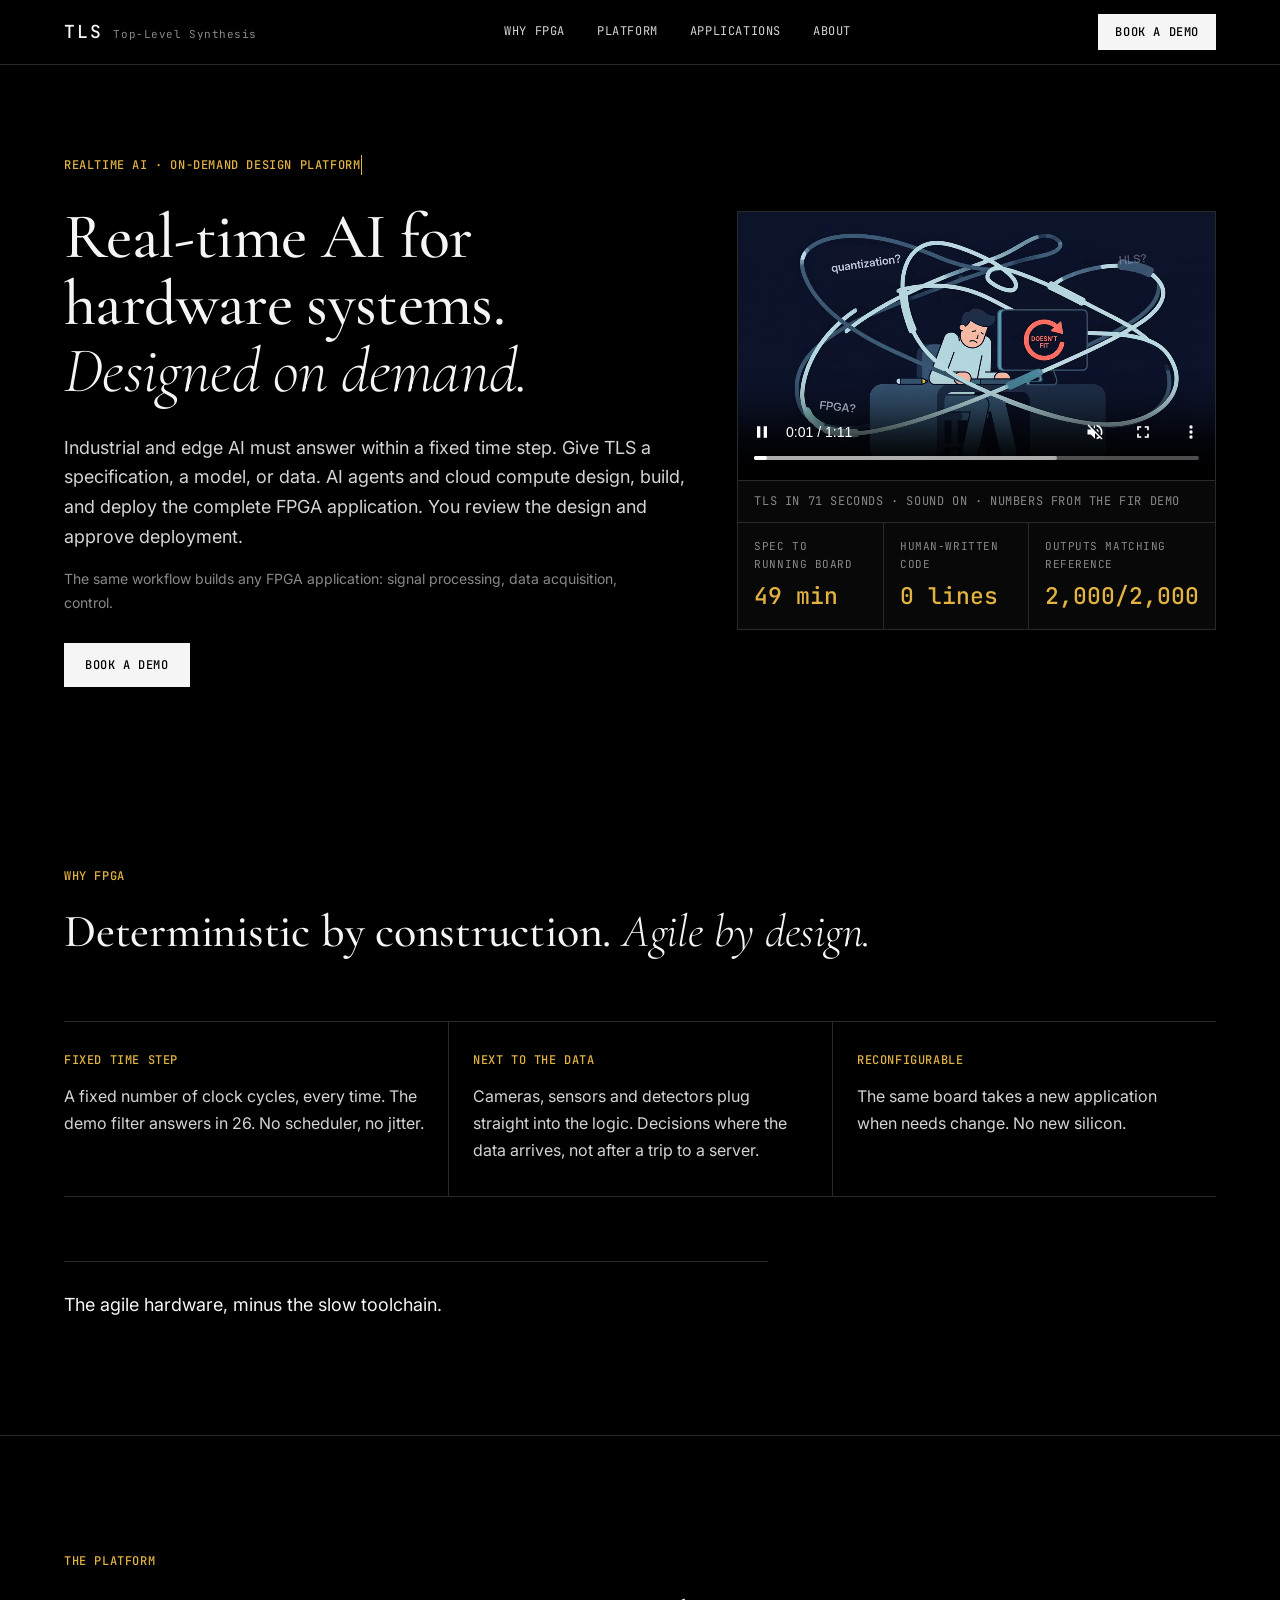
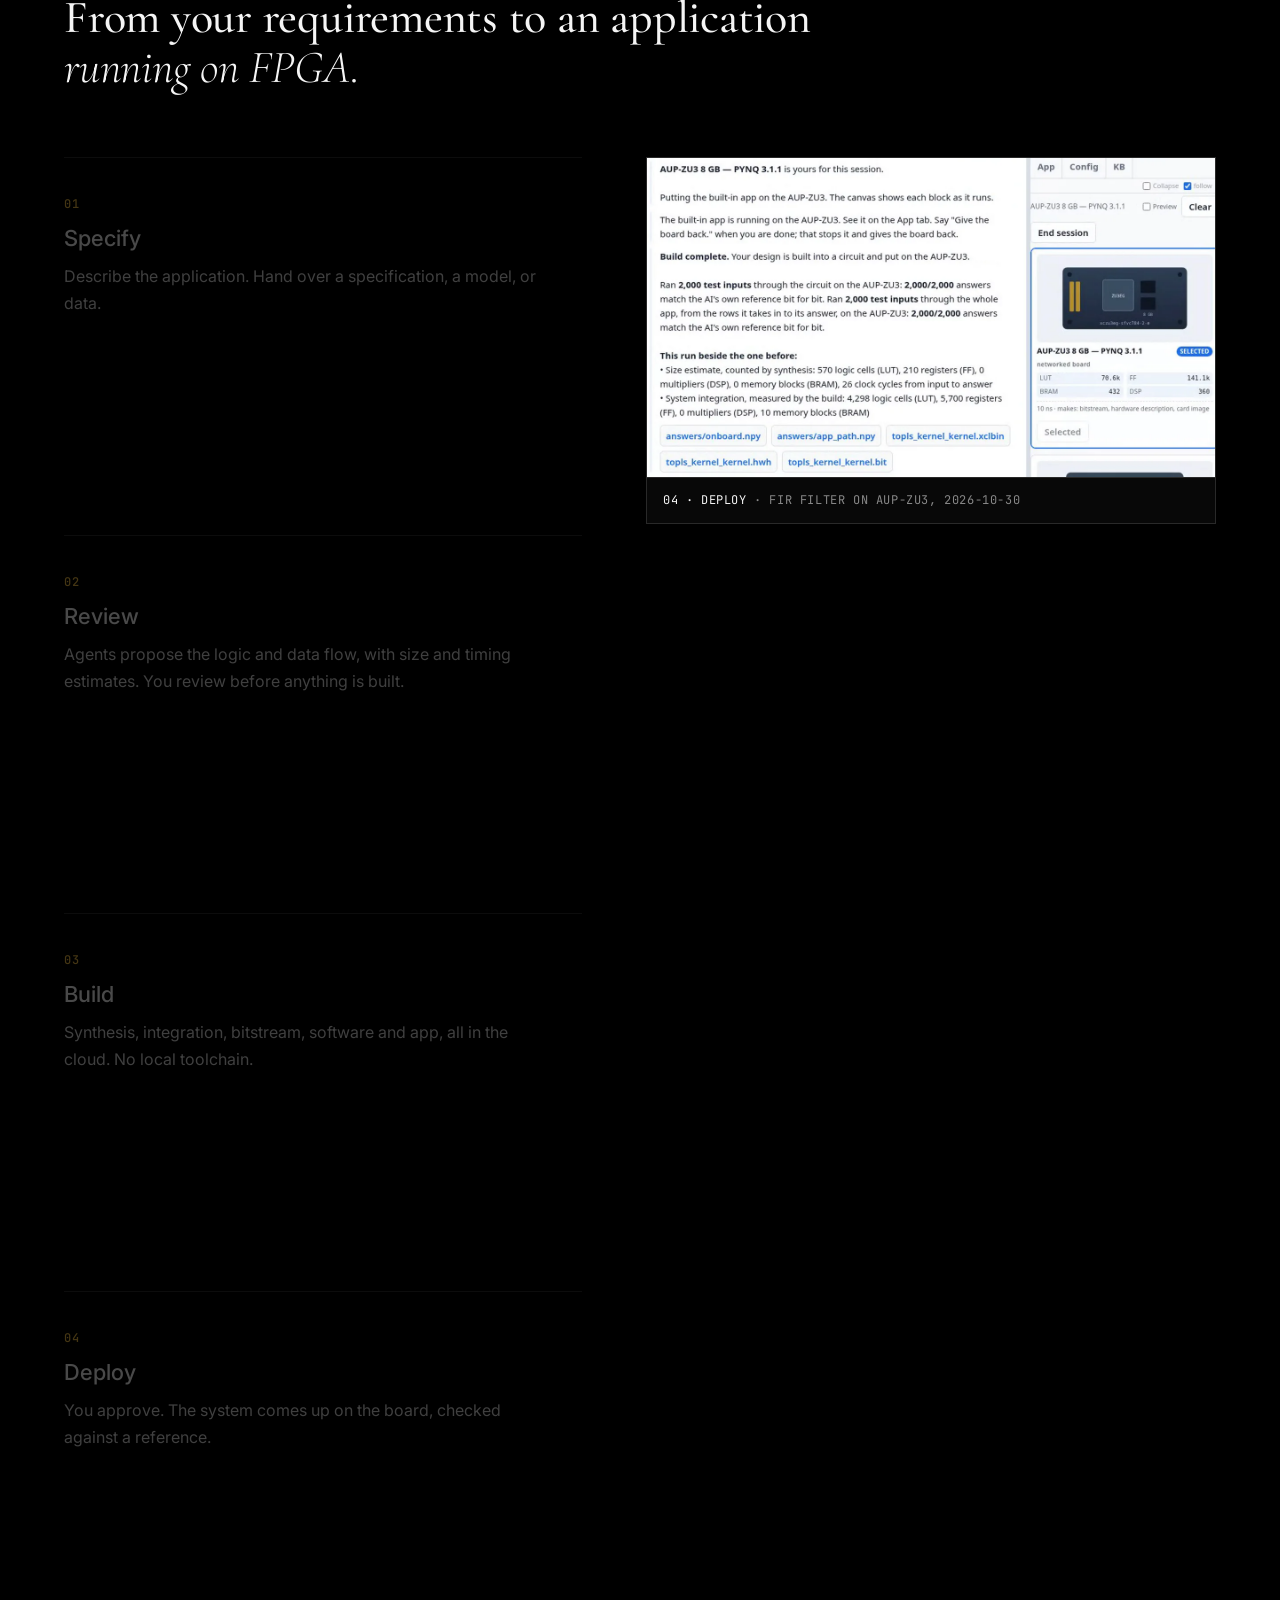
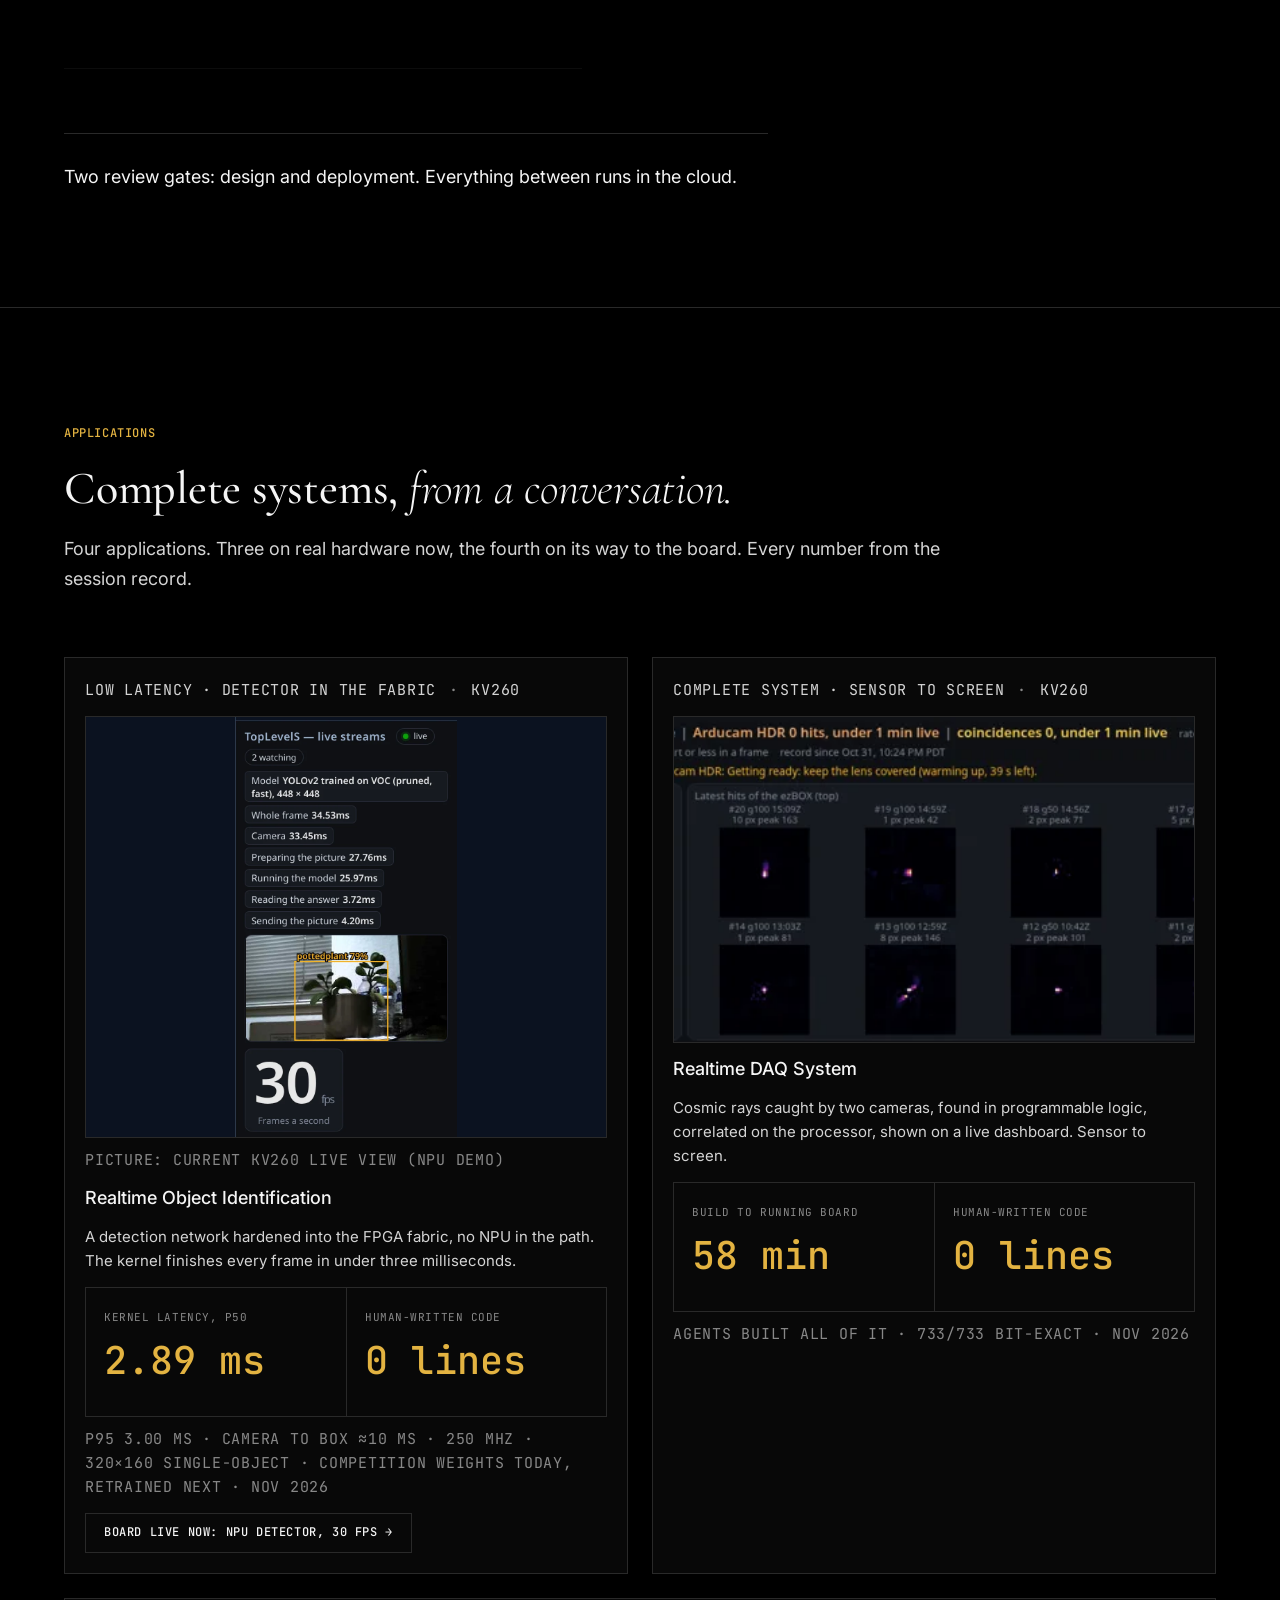
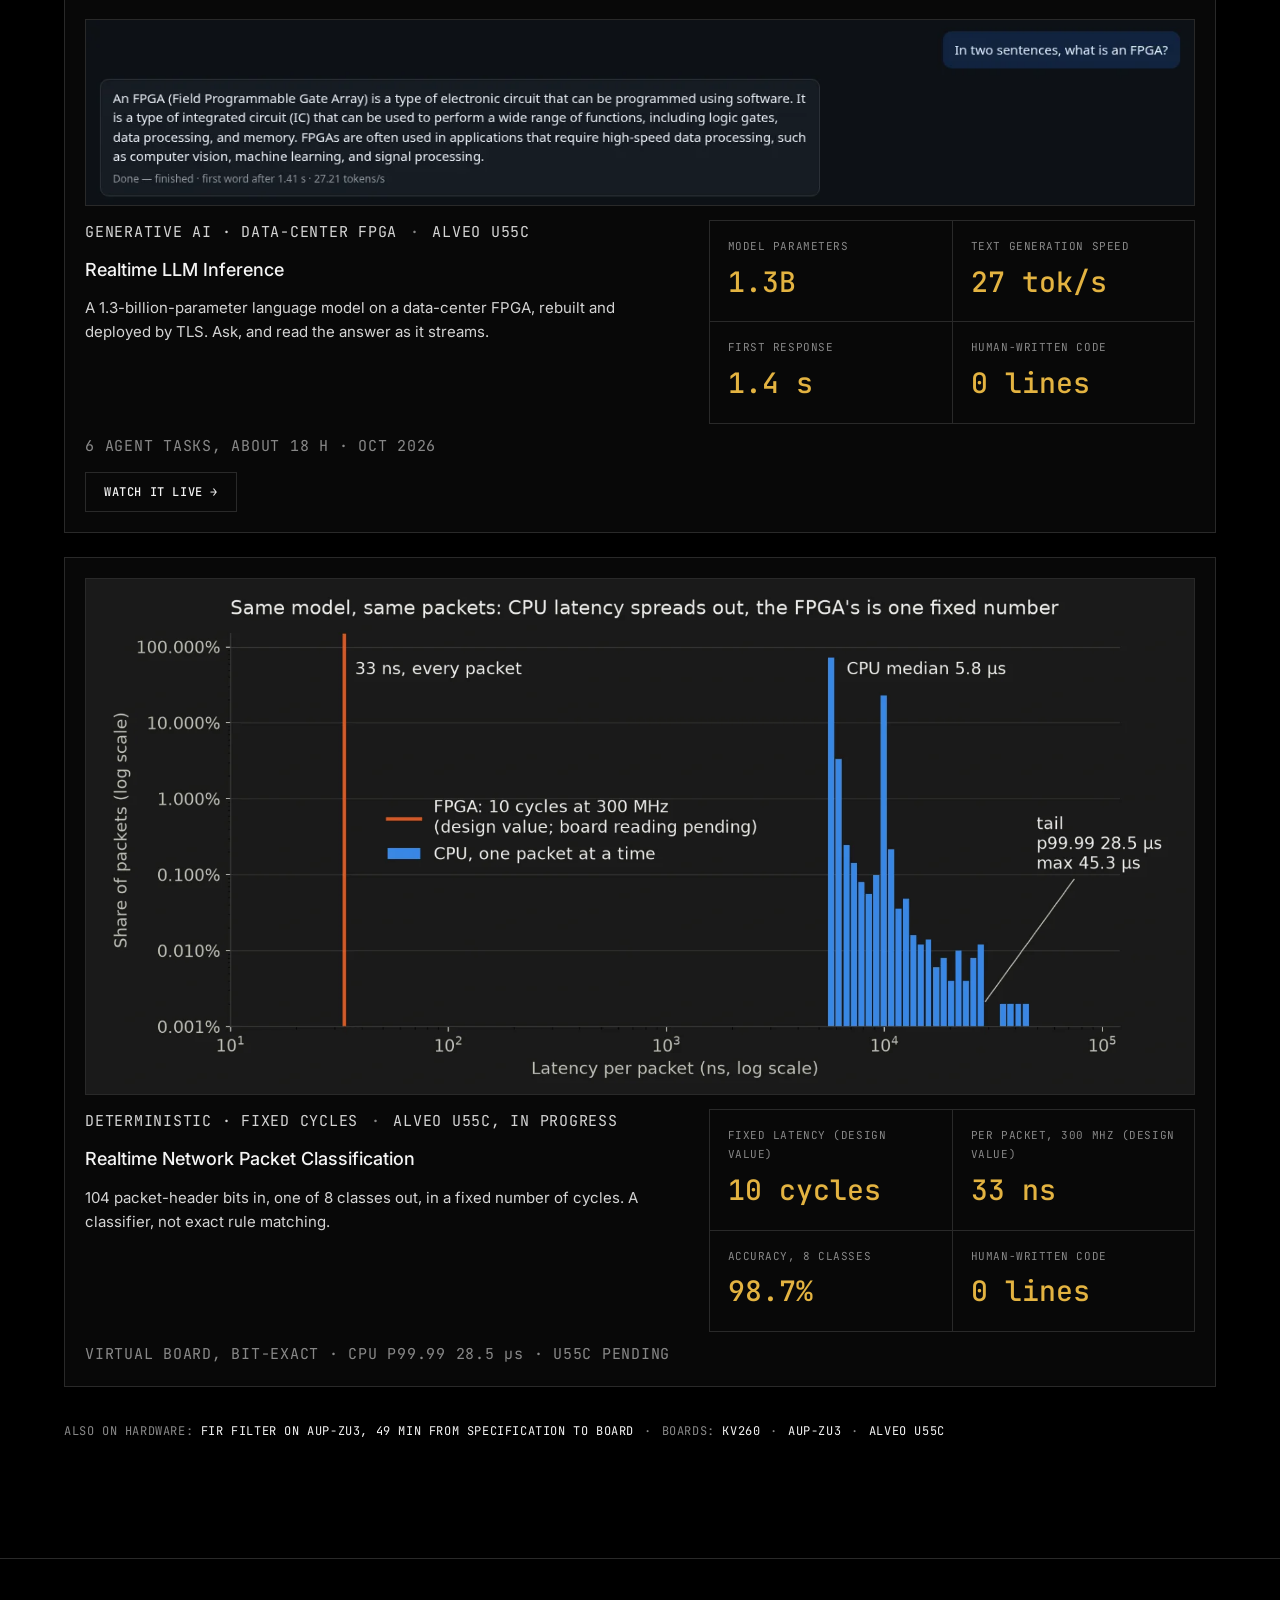
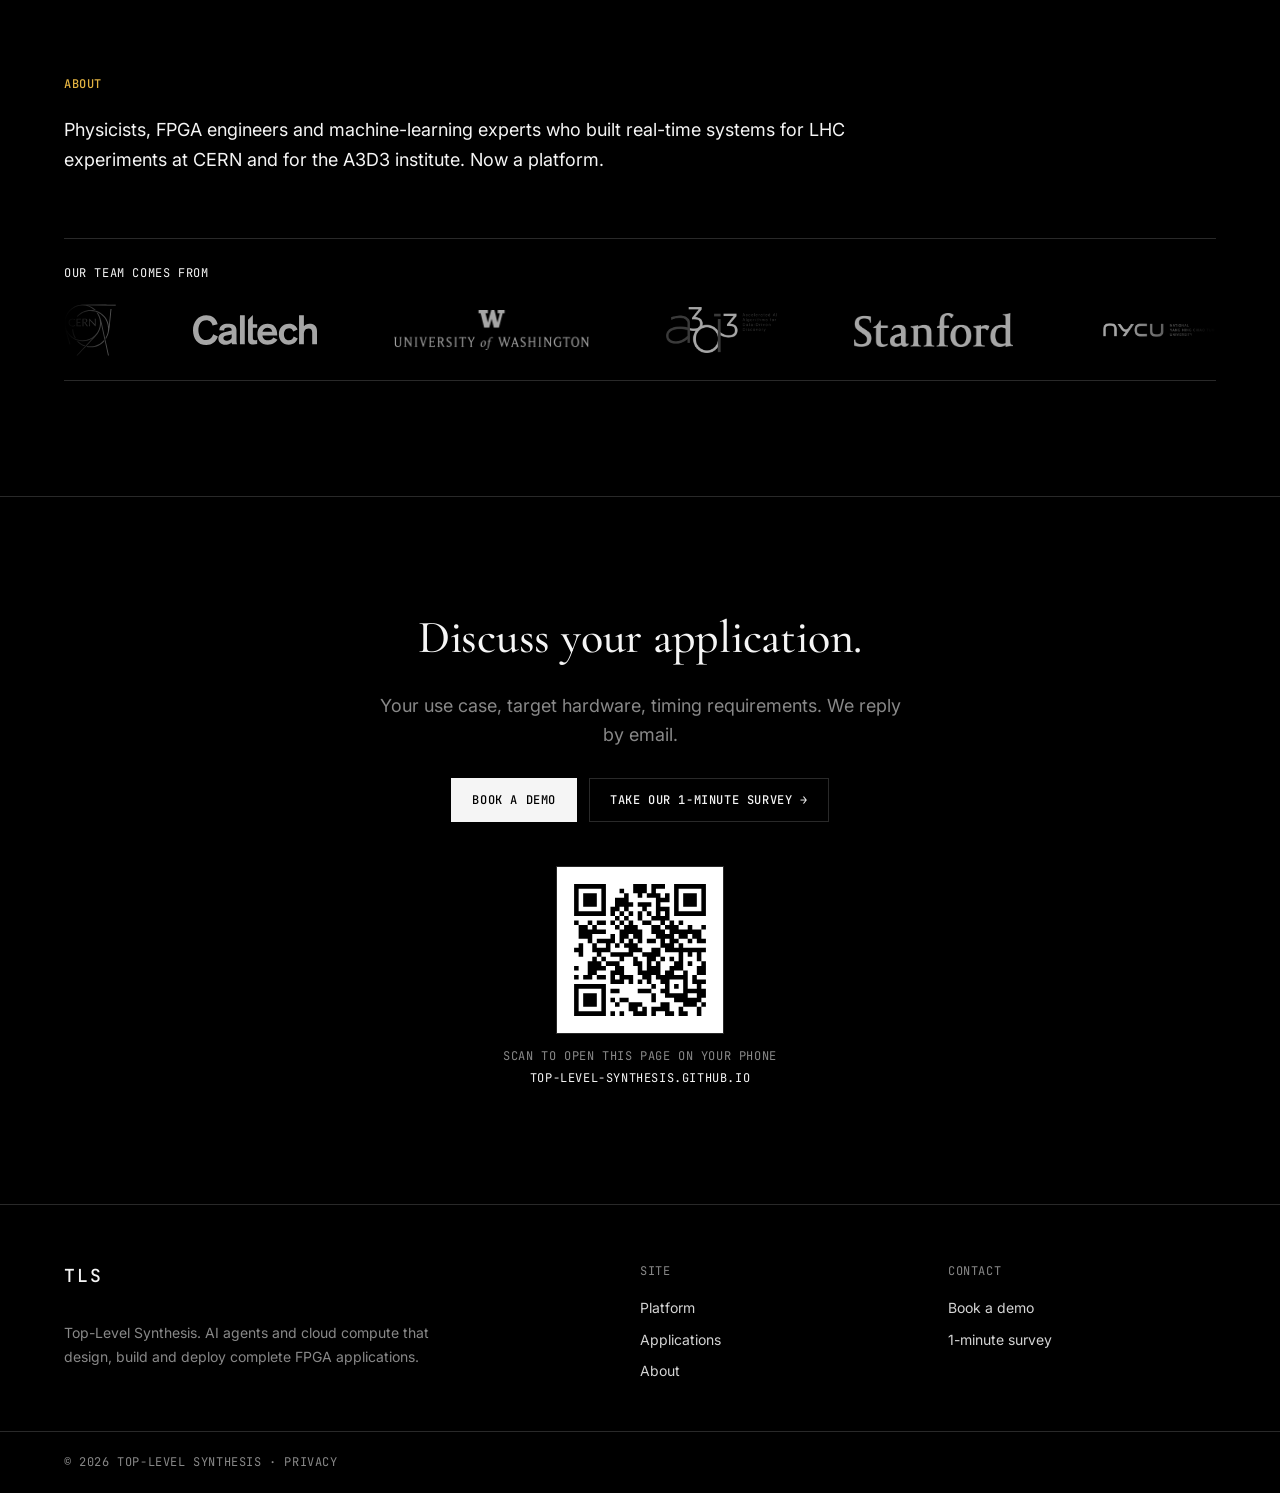
==== index.html @ b933f620 "publish: a5e04f7" ====
<!doctype html>
<html lang="en">
<head>
<meta charset="utf-8">
<meta name="viewport" content="width=device-width, initial-scale=1">
<title>TLS · Realtime AI, On-Demand Design Platform</title>
<meta name="description" content="Realtime AI, on-demand design platform. TLS designs, builds and deploys complete FPGA applications from a specification, a model, or data.">
<meta name="theme-color" content="#000000">
<link rel="preconnect" href="https://fonts.googleapis.com">
<link rel="preconnect" href="https://fonts.gstatic.com" crossorigin>
<link rel="stylesheet" href="https://fonts.googleapis.com/css2?family=Cormorant+Garamond:ital,wght@0,400;0,500;1,300&family=Inter:wght@400;500&family=JetBrains+Mono:wght@400;500&display=swap">
<link rel="stylesheet" href="style.css">
</head>
<body>
<a class="skip" href="#platform">Skip to content</a>

<!-- 0 · Nav -->
<header class="nav">
  <div class="wrap nav-row">
    <a class="brand" href="#top" aria-label="TLS, Top-Level Synthesis">
      <span class="brand-mark">TLS</span>
      <span class="brand-sub">Top-Level Synthesis</span>
    </a>
    <nav class="nav-links" aria-label="Sections">
      <a href="#why">Why FPGA</a>
      <a href="#platform">Platform</a>
      <a href="#applications">Applications</a>
      <a href="#about">About</a>
    </nav>
    <div class="nav-cta">
      <a class="btn btn-solid" href="mailto:toplevelsynthesis@gmail.com?subject=Demo%20request">Book a demo</a>
    </div>
  </div>
</header>

<main id="top">

<!-- 1 · Hero -->
<section class="hero">
  <div class="wrap hero-grid">
    <div class="hero-copy">
      <p class="eyebrow eyebrow-type"><span class="type">REALTIME AI · ON-DEMAND DESIGN PLATFORM</span></p>
      <h1 class="display-xl">Real-time AI for hardware systems.<br><em>Designed on demand.</em></h1>
      <p class="lede">Industrial and edge AI must answer within a fixed time step. Give TLS a specification, a model, or data. AI agents and cloud compute design, build, and deploy the complete FPGA application. You review the design and approve deployment.</p>
      <p class="small hero-note">The same workflow builds any FPGA application: signal processing, data acquisition, control.</p>
      <div class="actions">
        <a class="btn btn-solid" href="mailto:toplevelsynthesis@gmail.com?subject=Demo%20request">Book a demo</a>
      </div>
    </div>
    <div class="hero-media" id="run">
      <div class="frame">
        <video id="hero-video" controls muted loop playsinline preload="metadata" poster="assets/hero_promo_poster.webp" width="1280" height="720" aria-label="TLS in 71 seconds: from a request to a design, a build and a board">
          <source src="assets/hero_promo.webm" type="video/webm">
          <source src="assets/hero_promo.mp4" type="video/mp4">
        </video>
        <p class="mono frame-note"><span class="dim">TLS in 71 seconds · sound on · numbers from the FIR demo</span></p>
        <dl class="stats">
          <div><dt>spec to running board</dt><dd>49 min</dd></div>
          <div><dt>human-written code</dt><dd>0 lines</dd></div>
          <div><dt>outputs matching reference</dt><dd>2,000/2,000</dd></div>
        </dl>
      </div>
    </div>
  </div>
</section>

<!-- 2 · Why FPGA -->
<section class="section why" id="why">
  <div class="wrap">
    <header class="section-head">
      <p class="eyebrow">WHY FPGA</p>
      <h2 class="display-md">Deterministic by construction. <em>Agile by design.</em></h2>
    </header>
    <div class="why-grid">
      <div class="why-item">
        <p class="mono why-k">Fixed time step</p>
        <p>A fixed number of clock cycles, every time. The demo filter answers in 26. No scheduler, no jitter.</p>
      </div>
      <div class="why-item">
        <p class="mono why-k">Next to the data</p>
        <p>Cameras, sensors and detectors plug straight into the logic. Decisions where the data arrives, not after a trip to a server.</p>
      </div>
      <div class="why-item">
        <p class="mono why-k">Reconfigurable</p>
        <p>The same board takes a new application when needs change. No new silicon.</p>
      </div>
    </div>
    <p class="lede closing">The agile hardware, minus the slow toolchain.</p>
  </div>
</section>

<!-- 3 · Platform -->
<section class="section platform" id="platform">
  <div class="wrap">
    <header class="section-head">
      <p class="eyebrow">THE PLATFORM</p>
      <h2 class="display-md">From your requirements to an application <em>running on FPGA.</em></h2>
    </header>

    <div class="platform-grid">
      <ol class="steps">
        <li class="step">
          <span class="step-num">01</span>
          <h3>Specify</h3>
          <p>Describe the application. Hand over a specification, a model, or data.</p>
        </li>
        <li class="step">
          <span class="step-num">02</span>
          <h3>Review</h3>
          <p>Agents propose the logic and data flow, with size and timing estimates. You review before anything is built.</p>
        </li>
        <li class="step">
          <span class="step-num">03</span>
          <h3>Build</h3>
          <p>Synthesis, integration, bitstream, software and app, all in the cloud. No local toolchain.</p>
        </li>
        <li class="step">
          <span class="step-num">04</span>
          <h3>Deploy</h3>
          <p>You approve. The system comes up on the board, checked against a reference.</p>
        </li>
      </ol>

      <div class="platform-media">
        <div class="frame shots">
          <figure class="shot">
            <img src="assets/stage_specify.webp" width="1280" height="720" loading="lazy" alt="Chat: the user asks for a 16-tap FIR on 8-bit samples; TLS restates it and asks about signedness and fraction bits">
            <figcaption class="mono">01 · Specify <span class="dim">· FIR filter on AUP-ZU3, 2026-10-30</span></figcaption>
          </figure>
          <figure class="shot">
            <img src="assets/stage_review.webp" width="1280" height="720" loading="lazy" alt="Review pause: what TLS took from the request, decisions made while writing it, and the Confirm prompt">
            <figcaption class="mono">02 · Review <span class="dim">· FIR filter on AUP-ZU3, 2026-10-30</span></figcaption>
          </figure>
          <figure class="shot">
            <img src="assets/stage_build.webp" width="1280" height="720" loading="lazy" alt="Build progress: system integration running on the cloud cluster with its log">
            <figcaption class="mono">03 · Build <span class="dim">· FIR filter on AUP-ZU3, 2026-10-30</span></figcaption>
          </figure>
          <figure class="shot">
            <img src="assets/stage_deploy.webp" width="1280" height="720" loading="lazy" alt="Deployed: AUP-ZU3 is yours, build complete, 2,000 of 2,000 answers match the reference bit for bit">
            <figcaption class="mono">04 · Deploy <span class="dim">· FIR filter on AUP-ZU3, 2026-10-30</span></figcaption>
          </figure>
        </div>
      </div>
    </div>

    <p class="lede closing">Two review gates: design and deployment. Everything between runs in the cloud.</p>
  </div>
</section>

<!-- 4 · Applications -->
<section class="section applications" id="applications">
  <div class="wrap">
    <header class="section-head">
      <p class="eyebrow">APPLICATIONS</p>
      <h2 class="display-md">Complete systems, <em>from a conversation.</em></h2>
      <p class="lede">Four applications. Three on real hardware now, the fourth on its way to the board. Every number from the session record.</p>
    </header>

    <div class="bento">
      <article class="card">
        <p class="mono card-board">Low latency · detector in the fabric <span class="sep">·</span> KV260</p>
        <div class="card-media">
          <img class="pane" src="assets/app_detect_kv260_pane.webp" width="640" height="1216" loading="lazy" alt="Live view from the KV260: camera frame with a labelled object and the on-board readouts">
        </div>
        <p class="mono card-foot"><span class="dim">Picture: current KV260 live view (NPU demo)</span></p>
        <h3>Realtime Object Identification</h3>
        <p>A detection network hardened into the FPGA fabric, no NPU in the path. The kernel finishes every frame in under three milliseconds.</p>
        <dl class="stats card-stats n2">
          <div><dt>kernel latency, p50</dt><dd>2.89 ms</dd></div>
          <div><dt>human-written code</dt><dd>0 lines</dd></div>
        </dl>
        <p class="mono card-foot"><span class="dim">p95 3.00 ms · camera to box ≈10 ms · 250 MHz · 320×160 single-object · competition weights today, retrained next · Nov 2026</span></p>
        <a class="btn btn-outline card-cta" href="https://topls-1x.nrp-nautilus.io/go/detect">Board live now: NPU detector, 30 fps →</a>
      </article>

      <article class="card">
        <p class="mono card-board">Complete system · sensor to screen <span class="sep">·</span> KV260</p>
        <div class="card-media">
          <img src="assets/proof_cosmic_kv260.webp" srcset="assets/proof_cosmic_kv260_thumb.webp 960w, assets/proof_cosmic_kv260.webp 1600w" sizes="(max-width: 720px) 100vw, 50vw" width="1600" height="402" loading="lazy" alt="Realtime DAQ dashboard: cosmic-ray hit map, latest hits and coincidences">
        </div>
        <h3>Realtime DAQ System</h3>
        <p>Cosmic rays caught by two cameras, found in programmable logic, correlated on the processor, shown on a live dashboard. Sensor to screen.</p>
        <dl class="stats card-stats n2">
          <div><dt>build to running board</dt><dd>58 min</dd></div>
          <div><dt>human-written code</dt><dd>0 lines</dd></div>
        </dl>
        <p class="mono card-foot"><span class="dim">Agents built all of it · 733/733 bit-exact · Nov 2026</span></p>
      </article>

      <article class="card card-wide card-row">
        <div class="card-media card-media-wide">
          <img src="assets/proof_llm_u55c.webp" width="1280" height="214" loading="lazy" alt="Chat window: a 1.3B-parameter language model answering on an Alveo U55C, first word after 1.41 s, 27.21 tokens per second">
        </div>
        <div class="card-body">
          <div class="card-text">
            <p class="mono card-board">Generative AI · data-center FPGA <span class="sep">·</span> Alveo U55C</p>
            <h3>Realtime LLM Inference</h3>
            <p>A 1.3-billion-parameter language model on a data-center FPGA, rebuilt and deployed by TLS. Ask, and read the answer as it streams.</p>
          </div>
          <dl class="stats card-stats n4">
            <div><dt>model parameters</dt><dd>1.3B</dd></div>
            <div><dt>text generation speed</dt><dd>27 tok/s</dd></div>
            <div><dt>first response</dt><dd>1.4 s</dd></div>
            <div><dt>human-written code</dt><dd>0 lines</dd></div>
          </dl>
          <p class="mono card-foot"><span class="dim">6 agent tasks, about 18 h · Oct 2026</span></p>
          <a class="btn btn-outline card-cta" href="https://topls-1x.nrp-nautilus.io/go/hb">Watch it live →</a>
        </div>
      </article>

      <article class="card card-wide card-row">
        <div class="card-media card-media-wide">
          <img src="assets/app_cls_latency.webp" width="1720" height="800" loading="lazy" alt="Chart: same model, same packets. CPU per-packet latency spreads from 5.8 microseconds median to a 45 microsecond tail; the FPGA design answers every packet in 33 nanoseconds, a single fixed value">
        </div>
        <div class="card-body">
          <div class="card-text">
            <p class="mono card-board">Deterministic · fixed cycles <span class="sep">·</span> Alveo U55C, in progress</p>
            <h3>Realtime Network Packet Classification</h3>
            <p>104 packet-header bits in, one of 8 classes out, in a fixed number of cycles. A classifier, not exact rule matching.</p>
          </div>
          <dl class="stats card-stats n4">
            <div><dt>fixed latency (design value)</dt><dd>10 cycles</dd></div>
            <div><dt>per packet, 300 MHz (design value)</dt><dd>33 ns</dd></div>
            <div><dt>accuracy, 8 classes</dt><dd>98.7%</dd></div>
            <div><dt>human-written code</dt><dd>0 lines</dd></div>
          </dl>
          <p class="mono card-foot"><span class="dim">Virtual board, bit-exact · CPU p99.99 28.5 <span class="unit">µs</span> · U55C pending</span></p>
        </div>
      </article>
    </div>

    <p class="mono also"><span class="dim">Also on hardware:</span> FIR filter on AUP-ZU3, 49 min from specification to board <span class="sep">·</span> <span class="dim">Boards:</span> KV260 <span class="sep">·</span> AUP-ZU3 <span class="sep">·</span> Alveo U55C</p>
  </div>
</section>

<!-- 5 · About -->
<section class="section about" id="about">
  <div class="wrap">
    <header class="section-head">
      <p class="eyebrow">ABOUT</p>
      <p class="lede about-lede">Physicists, FPGA engineers and machine-learning experts who built real-time systems for LHC experiments at CERN and for the A3D3 institute. Now a platform.</p>
    </header>

    <div class="team">
      <p class="mono team-label">Our team comes from</p>
      <div class="marquee" aria-hidden="true">
        <div class="marquee-track">
          <img src="assets/logos/cern.svg" alt="CERN" style="--h:52px">
          <img src="assets/logos/caltech_white.svg" alt="Caltech" style="--h:30px">
          <img src="assets/logos/uw.png" alt="University of Washington" style="--h:40px">
          <img src="assets/logos/a3d3_white.png" alt="A3D3 Institute" style="--h:46px">
          <img src="assets/logos/stanford.png" alt="Stanford" style="--h:34px">
          <img src="assets/logos/nycu.png" alt="NYCU" style="--h:40px">
          <img src="assets/logos/cern.svg" alt="CERN" style="--h:52px">
          <img src="assets/logos/caltech_white.svg" alt="Caltech" style="--h:30px">
          <img src="assets/logos/uw.png" alt="University of Washington" style="--h:40px">
          <img src="assets/logos/a3d3_white.png" alt="A3D3 Institute" style="--h:46px">
          <img src="assets/logos/stanford.png" alt="Stanford" style="--h:34px">
          <img src="assets/logos/nycu.png" alt="NYCU" style="--h:40px">
        </div>
      </div>
      <p class="visually-hidden">Our team comes from CERN, Caltech, UW, A3D3, Stanford and NYCU.</p>
    </div>
  </div>
</section>

<!-- 6 · CTA -->
<section class="cta" id="contact">
  <div class="wrap cta-inner">
    <h2 class="display-md">Discuss your application.</h2>
    <p class="lede">Your use case, target hardware, timing requirements. We reply by email.</p>
    <div class="actions actions-center">
      <a class="btn btn-solid" href="mailto:toplevelsynthesis@gmail.com?subject=Demo%20request">Book a demo</a>
      <a class="btn btn-outline" href="https://docs.google.com/forms/d/e/1FAIpQLScooPBbfXPXWMsNvzxpaYN_vqRG75_KWLjwn7FGCfAh-Cy8xg/viewform" rel="noopener">Take our 1-minute survey →</a>
    </div>
    <figure class="qr">
      <img src="assets/qr_self.svg" width="168" height="168" alt="QR code for this page, top-level-synthesis.github.io">
      <figcaption class="mono"><span class="dim">Scan to open this page on your phone</span><br>top-level-synthesis.github.io</figcaption>
    </figure>
  </div>
</section>

</main>

<!-- 7 · Footer -->
<footer class="footer">
  <div class="wrap footer-grid">
    <div class="footer-intro">
      <p class="brand-mark">TLS</p>
      <p>Top-Level Synthesis. AI agents and cloud compute that design, build and deploy complete FPGA applications.</p>
    </div>
    <div class="footer-col">
      <p class="mono footer-h">Site</p>
      <a href="#platform">Platform</a>
      <a href="#applications">Applications</a>
      <a href="#about">About</a>
    </div>
    <div class="footer-col">
      <p class="mono footer-h">Contact</p>
      <a href="mailto:toplevelsynthesis@gmail.com?subject=Demo%20request">Book a demo</a>
      <a href="https://docs.google.com/forms/d/e/1FAIpQLScooPBbfXPXWMsNvzxpaYN_vqRG75_KWLjwn7FGCfAh-Cy8xg/viewform" rel="noopener">1-minute survey</a>
    </div>
  </div>
  <div class="wrap footer-bottom">
    <p class="mono">© 2026 TOP-LEVEL SYNTHESIS · <a href="privacy.html">Privacy</a></p>
  </div>
</footer>

<script>
(function () {
  var v = document.getElementById('hero-video');
  if (!v) return;
  var mq = window.matchMedia('(prefers-reduced-motion: reduce)');
  function play() {
    if (mq.matches) return;
    var p = v.play();
    if (p && p.catch) p.catch(function () {});
  }
  if ('IntersectionObserver' in window) {
    new IntersectionObserver(function (entries) {
      entries.forEach(function (e) { if (e.isIntersecting) play(); else v.pause(); });
    }, { threshold: 0.25 }).observe(v);
  } else {
    play();
  }
})();
</script>
</body>
</html>
---- style.css ----
/* TLS landing v0 · pure black, 1px lines, no shadows. Zero build. */

:root {
  --bg: #000;
  --surface: #080808;
  --sunken: #101010;
  --line: #292929;
  --fg: #f5f5f5;
  --copy: #d4d4d4;
  --muted: #888;
  --gold: #e3b341;
  --green: #3fb950;

  --font-display: "Cormorant Garamond", Georgia, "Times New Roman", serif;
  --font-body: Inter, system-ui, -apple-system, "Segoe UI", Roboto, sans-serif;
  --font-mono: "JetBrains Mono", ui-monospace, SFMono-Regular, Menlo, Consolas, monospace;

  --pad: clamp(24px, 5vw, 80px);
  --max: 1600px;
  --nav-h: 65px;
  --section: clamp(72px, 9vw, 128px);
}

/* ---------- base ---------- */
*, *::before, *::after { box-sizing: border-box; }
html { background: var(--bg); -webkit-text-size-adjust: 100%; }
body {
  margin: 0;
  background: var(--bg);
  color: var(--copy);
  font: 400 16px/1.7 var(--font-body);
  overflow-x: clip;
}
img, video { display: block; max-width: 100%; height: auto; }
a { color: inherit; text-decoration: none; }
h1, h2, h3, p, dl, dd, ol, ul, figure { margin: 0; }
ol, ul { padding: 0; list-style: none; }
:focus-visible { outline: 1px solid var(--gold); outline-offset: 3px; }
[id] { scroll-margin-top: calc(var(--nav-h) + 24px); }

.wrap { width: 100%; max-width: var(--max); margin-inline: auto; padding-inline: var(--pad); }
.mono { font-family: var(--font-mono); font-size: 12px; font-weight: 400; letter-spacing: .05em; text-transform: uppercase; }
.dim { color: var(--muted); }
.sep { color: var(--muted); margin-inline: .2em; }
.small { font-size: 14px; color: var(--muted); }
.small a:hover { color: var(--fg); }

.visually-hidden { position: absolute; width: 1px; height: 1px; overflow: hidden; clip: rect(0 0 0 0); white-space: nowrap; }
.skip { position: absolute; left: -999px; top: 8px; z-index: 100; padding: 8px 12px; background: var(--fg); color: #000; }
.skip:focus { left: 8px; }

/* ---------- type ---------- */
.display-xl { font-family: var(--font-display); font-weight: 500; font-size: clamp(52px, 5vw, 72px); line-height: 1.05; letter-spacing: -.01em; color: var(--fg); }
.display-md { font-family: var(--font-display); font-weight: 500; font-size: clamp(32px, 3.6vw, 48px); line-height: 1.1; letter-spacing: -.005em; color: var(--fg); }
.display-xl em, .display-md em { font-style: italic; font-weight: 300; color: var(--fg); }
.lede { font-size: 18px; line-height: 1.65; color: var(--copy); }
.eyebrow { font-family: var(--font-mono); font-size: 12px; font-weight: 500; letter-spacing: .05em; text-transform: uppercase; color: var(--gold); }

/* ---------- buttons ---------- */
.btn {
  display: inline-flex; align-items: center; justify-content: center;
  height: 44px; padding: 0 20px;
  font-family: var(--font-mono); font-size: 12px; font-weight: 500; letter-spacing: .05em; text-transform: uppercase;
  border: 1px solid transparent; white-space: nowrap;
  transition: background-color .2s ease, border-color .2s ease, color .2s ease;
}
.btn-solid { background: var(--fg); color: #000; border-color: var(--fg); }
.btn-solid:hover { background: #fff; border-color: #fff; }
.btn-outline { background: transparent; color: var(--fg); border-color: var(--line); }
.btn-outline:hover { border-color: var(--gold); }
.actions { display: flex; flex-wrap: wrap; gap: 12px; }
.actions-center { justify-content: center; }

/* ---------- frame (1px card) ---------- */
.frame { border: 1px solid var(--line); background: var(--surface); }

/* ---------- 0 · nav ---------- */
.nav {
  position: sticky; top: 0; z-index: 50;
  height: var(--nav-h);
  background: rgba(0, 0, 0, .95);
  border-bottom: 1px solid var(--line);
}
.nav-row { height: 100%; display: flex; align-items: center; justify-content: space-between; gap: 24px; }
.brand { display: flex; align-items: baseline; gap: 10px; color: var(--fg); }
.brand-mark { font-family: var(--font-mono); font-weight: 500; font-size: 18px; letter-spacing: .12em; color: var(--fg); }
.brand-sub { font-family: var(--font-mono); font-size: 11px; letter-spacing: .05em; color: var(--muted); white-space: nowrap; }
.nav-links { display: flex; gap: 32px; font-family: var(--font-mono); font-size: 12px; letter-spacing: .05em; text-transform: uppercase; color: var(--copy); }
.nav-links a { padding: 6px 0; border-bottom: 1px solid transparent; transition: color .2s ease, border-color .2s ease; }
.nav-links a:hover { color: var(--fg); border-color: var(--gold); }
.nav-cta { display: flex; gap: 10px; }
.nav .btn { height: 36px; padding: 0 16px; }

/* ---------- 1 · hero ---------- */
.hero { padding-block: clamp(56px, 7vw, 104px) clamp(48px, 5vw, 72px); }
.hero-grid { display: grid; grid-template-columns: minmax(0, 1.3fr) minmax(0, 1fr); gap: clamp(32px, 4vw, 64px); align-items: center; }
.hero-copy { display: grid; gap: 28px; max-width: 760px; }
.hero-copy .lede { max-width: 62ch; }

/* typewriter: width in steps, caret as border */
.eyebrow-type { min-height: 20px; }
.type {
  display: inline-block; white-space: nowrap; overflow: hidden; vertical-align: bottom;
  border-right: 1px solid var(--gold);
  width: calc(39ch + 39 * .05em + 2px);
}
@media (prefers-reduced-motion: no-preference) {
  .type { animation: type 2.4s steps(39, end) .3s both, caret 1s steps(1, end) 2.7s 4; }
}
@keyframes type { from { width: 0; } to { width: calc(39ch + 39 * .05em + 2px); } }
@keyframes caret { 0%, 100% { border-color: var(--gold); } 50% { border-color: transparent; } }

.hero-media .frame { overflow: hidden; }
.hero-media video { width: 100%; aspect-ratio: 16 / 10; object-fit: cover; background: var(--sunken); }
.stats { display: grid; grid-template-columns: repeat(3, 1fr); border-top: 1px solid var(--line); }
.stats > div { padding: 14px 16px; border-left: 1px solid var(--line); display: grid; gap: 2px; }
.stats > div:first-child { border-left: 0; }
.stats dt { font-family: var(--font-mono); font-size: 11px; letter-spacing: .05em; text-transform: uppercase; color: var(--muted); }
.stats dd { font-family: var(--font-mono); font-size: clamp(16px, 1.4vw, 22px); font-weight: 500; color: var(--gold); white-space: nowrap; }

/* ---------- 2 · boards strip ---------- */
.boards { border-top: 1px solid var(--line); border-bottom: 1px solid var(--line); }
.boards-row { display: flex; flex-wrap: wrap; justify-content: space-between; gap: 8px 32px; padding-block: 18px; color: var(--fg); }

/* ---------- sections ---------- */
.section { padding-block: var(--section); }
.section + .section { border-top: 1px solid var(--line); }
.section-head { display: grid; gap: 20px; max-width: 880px; margin-bottom: clamp(40px, 5vw, 72px); }

/* ---------- 3 · platform ---------- */
.platform-grid { display: grid; grid-template-columns: minmax(0, 1fr) minmax(0, 1.1fr); gap: clamp(32px, 5vw, 96px); align-items: start; }
.steps { counter-reset: step; }
.step { padding: 36px 0 44px; border-top: 1px solid var(--line); display: grid; gap: 10px; }
.step:last-child { border-bottom: 1px solid var(--line); }
.step-num { font-family: var(--font-mono); font-size: 12px; font-weight: 500; letter-spacing: .05em; color: var(--gold); }
.step h3 { font-family: var(--font-body); font-weight: 500; font-size: 22px; line-height: 1.3; color: var(--fg); }
.step p { max-width: 48ch; }
.platform-media { position: sticky; top: calc(var(--nav-h) + 32px); }
.shots { display: grid; overflow: hidden; }
.shot { grid-area: 1 / 1; display: grid; background: var(--surface); }
.shot + .shot { opacity: 0; }
.shot img { width: 100%; aspect-ratio: 16 / 9; object-fit: cover; }
.shot figcaption { padding: 12px 16px; border-top: 1px solid var(--line); color: var(--fg); }
.closing { max-width: 64ch; margin-top: clamp(40px, 5vw, 72px); padding-top: 28px; border-top: 1px solid var(--line); color: var(--fg); }

@media (min-width: 901px) {
  .step { min-height: 42vh; align-content: start; }
}

/* step highlight + shot swap: scroll-driven, Chromium-only, no JS */
@supports (animation-timeline: view()) {
  @media (min-width: 901px) and (prefers-reduced-motion: no-preference) {
    .platform-grid { timeline-scope: --s1, --s2, --s3, --s4; }
    .step { animation: step-lit linear both; animation-timeline: view(); }
    .step:nth-child(1) { view-timeline-name: --s1; }
    .step:nth-child(2) { view-timeline-name: --s2; }
    .step:nth-child(3) { view-timeline-name: --s3; }
    .step:nth-child(4) { view-timeline-name: --s4; }
    .shot:nth-child(2) { animation: shot-in linear both; animation-timeline: --s2; }
    .shot:nth-child(3) { animation: shot-in linear both; animation-timeline: --s3; }
    .shot:nth-child(4) { animation: shot-in linear both; animation-timeline: --s4; }
  }
}
@keyframes step-lit { 0%, 100% { opacity: .3; } 38%, 62% { opacity: 1; } }
@keyframes shot-in { 0%, 49% { opacity: 0; } 50%, 100% { opacity: 1; } }

/* ---------- 4 · applications (bento) ---------- */
.bento { display: grid; grid-template-columns: repeat(2, minmax(0, 1fr)); gap: 24px; }
.card { border: 1px solid var(--line); background: var(--surface); padding: 20px; display: grid; gap: 14px; align-content: start; transition: border-color .2s ease; }
.card:hover { border-color: var(--gold); }
.card-wide { grid-column: 1 / -1; }
.card-board { color: var(--muted); }
.card-media { border: 1px solid var(--line); background: var(--sunken); overflow: hidden; }
.card-media img { width: 100%; aspect-ratio: 16 / 10; object-fit: cover; object-position: top; }
.card-media-wide img { aspect-ratio: 4 / 1; object-fit: cover; object-position: left top; }
.card h3 { font-family: var(--font-body); font-weight: 500; font-size: 18px; line-height: 1.35; color: var(--fg); }
.card-metric { text-transform: none; color: var(--gold); }

/* ---------- 5 · about ---------- */
.about-lede { color: var(--fg); }
.team { border-top: 1px solid var(--line); border-bottom: 1px solid var(--line); padding-block: 24px; display: grid; gap: 20px; }
.team-label { color: var(--fg); }
.marquee { overflow: hidden; mask-image: linear-gradient(90deg, transparent, #000 8%, #000 92%, transparent); -webkit-mask-image: linear-gradient(90deg, transparent, #000 8%, #000 92%, transparent); }
.marquee-track { display: flex; width: max-content; gap: 64px; padding-right: 64px; filter: grayscale(1); opacity: .65; }
.marquee-track span { font-family: var(--font-mono); font-size: 18px; font-weight: 500; letter-spacing: .1em; text-transform: uppercase; color: var(--copy); white-space: nowrap; }
@media (prefers-reduced-motion: no-preference) {
  .marquee-track { animation: marquee 25s linear infinite; }
}
@keyframes marquee { to { transform: translateX(-50%); } }

/* ---------- 6 · CTA ---------- */
.cta { border-top: 1px solid var(--line); padding-block: var(--section); text-align: center; }
.cta-inner { display: grid; gap: 28px; justify-items: center; }

/* ---------- 7 · footer ---------- */
.footer { border-top: 1px solid var(--line); padding-top: 56px; }
.footer-grid { display: grid; grid-template-columns: minmax(0, 1.6fr) repeat(3, minmax(0, 1fr)); gap: 40px; padding-bottom: 48px; }
.footer-intro { display: grid; gap: 14px; max-width: 46ch; font-size: 14px; color: var(--muted); }
.footer-col { display: grid; gap: 8px; align-content: start; font-size: 14px; color: var(--copy); }
.footer-col a:hover { color: var(--fg); }
.footer-h { color: var(--muted); margin-bottom: 6px; }
.footer-note { font-size: 14px; color: var(--muted); }
.footer-bottom { border-top: 1px solid var(--line); padding-block: 20px; color: var(--muted); }

/* ---------- smooth anchors ---------- */
@media (prefers-reduced-motion: no-preference) {
  html { scroll-behavior: smooth; }
}

/* ---------- responsive ---------- */
@media (max-width: 1100px) {
  .footer-grid { grid-template-columns: repeat(2, minmax(0, 1fr)); }
}
@media (max-width: 900px) {
  .hero-grid { grid-template-columns: minmax(0, 1fr); }
  .hero-copy { max-width: none; }
  .platform-grid { grid-template-columns: minmax(0, 1fr); }
  .platform-media { position: static; order: -1; }
  .shot:first-child { display: grid; }
}
@media (max-width: 720px) {
  .nav-links, .nav-signin { display: none; }
  .bento { grid-template-columns: minmax(0, 1fr); gap: 16px; }
  .card-media-wide img { aspect-ratio: 16 / 9; object-fit: contain; object-position: center; }
  .footer-grid { grid-template-columns: minmax(0, 1fr); gap: 32px; }
}
@media (max-width: 480px) {
  .display-xl { font-size: clamp(44px, 12vw, 52px); }
  .brand-sub { display: none; }
  .stats dd { font-size: 15px; }
  .stats > div { padding: 12px 12px; }
  .actions .btn { width: 100%; }
}

/* r2 additions */
.hero-note { max-width: 62ch; margin-top: -12px; }
.frame-note { padding: 10px 16px; border-top: 1px solid var(--line); }
.stats dd { white-space: normal; }
.why-grid { display: grid; grid-template-columns: repeat(3, minmax(0, 1fr)); gap: 0; border-top: 1px solid var(--line); border-bottom: 1px solid var(--line); }
.why-item { padding: 28px 24px 32px; border-left: 1px solid var(--line); display: grid; gap: 12px; align-content: start; }
.why-item:first-child { border-left: 0; padding-left: 0; }
.why-k { color: var(--gold); font-weight: 500; }
.why-item p:not(.why-k) { color: var(--copy); max-width: 40ch; }
.card p { color: var(--copy); font-size: 15px; line-height: 1.6; }
.card-stats { border: 1px solid var(--line); }
.card-stats dd { font-size: 18px; }
.also { margin-top: 32px; color: var(--fg); line-height: 2; }
.cta .lede { color: var(--muted); max-width: 48ch; margin-inline: auto; }
@media (max-width: 900px) {
  .why-grid { grid-template-columns: 1fr; }
  .why-item { border-left: 0; padding-inline: 0; border-top: 1px solid var(--line); }
  .why-item:first-child { border-top: 0; }
}
.card-foot { margin-top: -4px; }

/* r3 */
.hero-media video { aspect-ratio: 16 / 9; }
.stats dd { font-size: clamp(20px, 1.8vw, 28px); }
.card-stats dd { font-size: clamp(24px, 2.2vw, 34px); }
.card-stats > div { padding: 16px 18px; }
.footer-grid { grid-template-columns: minmax(0, 2fr) repeat(2, minmax(0, 1fr)); }
.marquee-track { align-items: center; gap: clamp(48px, 6vw, 96px); padding-right: clamp(48px, 6vw, 96px); }
.marquee-track img { height: var(--h, 36px); width: auto; display: block; }
@media (max-width: 600px) { .marquee-track img { height: calc(var(--h, 36px) * .8); } }
.stats dd { white-space: nowrap; }
@media (max-width: 600px) {
  .stats dd, .card-stats dd { font-size: 17px; }
  .stats > div, .card-stats > div { padding: 12px 10px; }
  .stats dt { font-size: 10px; }
}

.card-row .card-media-wide img { aspect-ratio: 1280 / 214; object-fit: cover; object-position: left top; }
.card-body { display: grid; grid-template-columns: minmax(0, 1.2fr) minmax(0, 1fr); gap: 14px 40px; align-items: start; }
.card-text { display: grid; gap: 14px; align-content: start; }
.card-body .card-foot { grid-column: 1 / -1; }
@media (max-width: 900px) { .card-body { grid-template-columns: 1fr; } }
@media (max-width: 720px) { .card-row .card-media-wide img { aspect-ratio: 16 / 10; object-position: left center; } }

.card-stats.n3 { grid-template-columns: repeat(3, 1fr); }
.card-stats.n4 { grid-template-columns: repeat(2, 1fr); }
.card-stats.n4 > div:nth-child(n+3) { border-top: 1px solid var(--line); }
.card-stats.n4 > div:nth-child(odd) { border-left: 0; }
@media (max-width: 600px) { .card-stats.n3 { grid-template-columns: 1fr 1fr; } .card-stats.n3 > div:nth-child(3) { grid-column: 1 / -1; border-left: 0; border-top: 1px solid var(--line); } }
.card-body .card-stats { align-self: start; }
.card-media:has(> .pane) { background: #0b1220; display: grid; place-items: center; }
.card-media > .pane { aspect-ratio: auto; height: 100%; max-height: 420px; width: auto; object-fit: contain; }
.card-cta { justify-self: start; height: 40px; padding: 0 18px; }
.card-body .card-cta { grid-column: 1 / -1; }
.footer-bottom a { color: var(--muted); } .footer-bottom a:hover { color: var(--fg); }
.card-row .card-media-wide img[src$="app_cls_latency.webp"] { aspect-ratio: 1720 / 800; object-fit: contain; background: #171717; }
@media (max-width: 720px) { .card-row .card-media-wide img[src$="app_cls_latency.webp"] { aspect-ratio: 1720 / 800; object-position: center; } }
.unit { text-transform: none; }
.card-stats.n2 { grid-template-columns: repeat(2, 1fr); }
.card-stats.n2 dd { font-size: clamp(30px, 3vw, 44px); }
.card-stats.n2 > div { padding: 20px 18px 22px; }
.qr { display: grid; justify-items: center; gap: 12px; margin-top: 16px; }
.qr img { width: 168px; height: 168px; padding: 8px; border: 1px solid var(--line); background: #ffffff; }
.qr figcaption { text-align: center; line-height: 1.8; color: var(--fg); }
.card-media:has(> .wide) { background: #000; }
.card-media > .wide { aspect-ratio: 1080 / 530; object-fit: contain; }
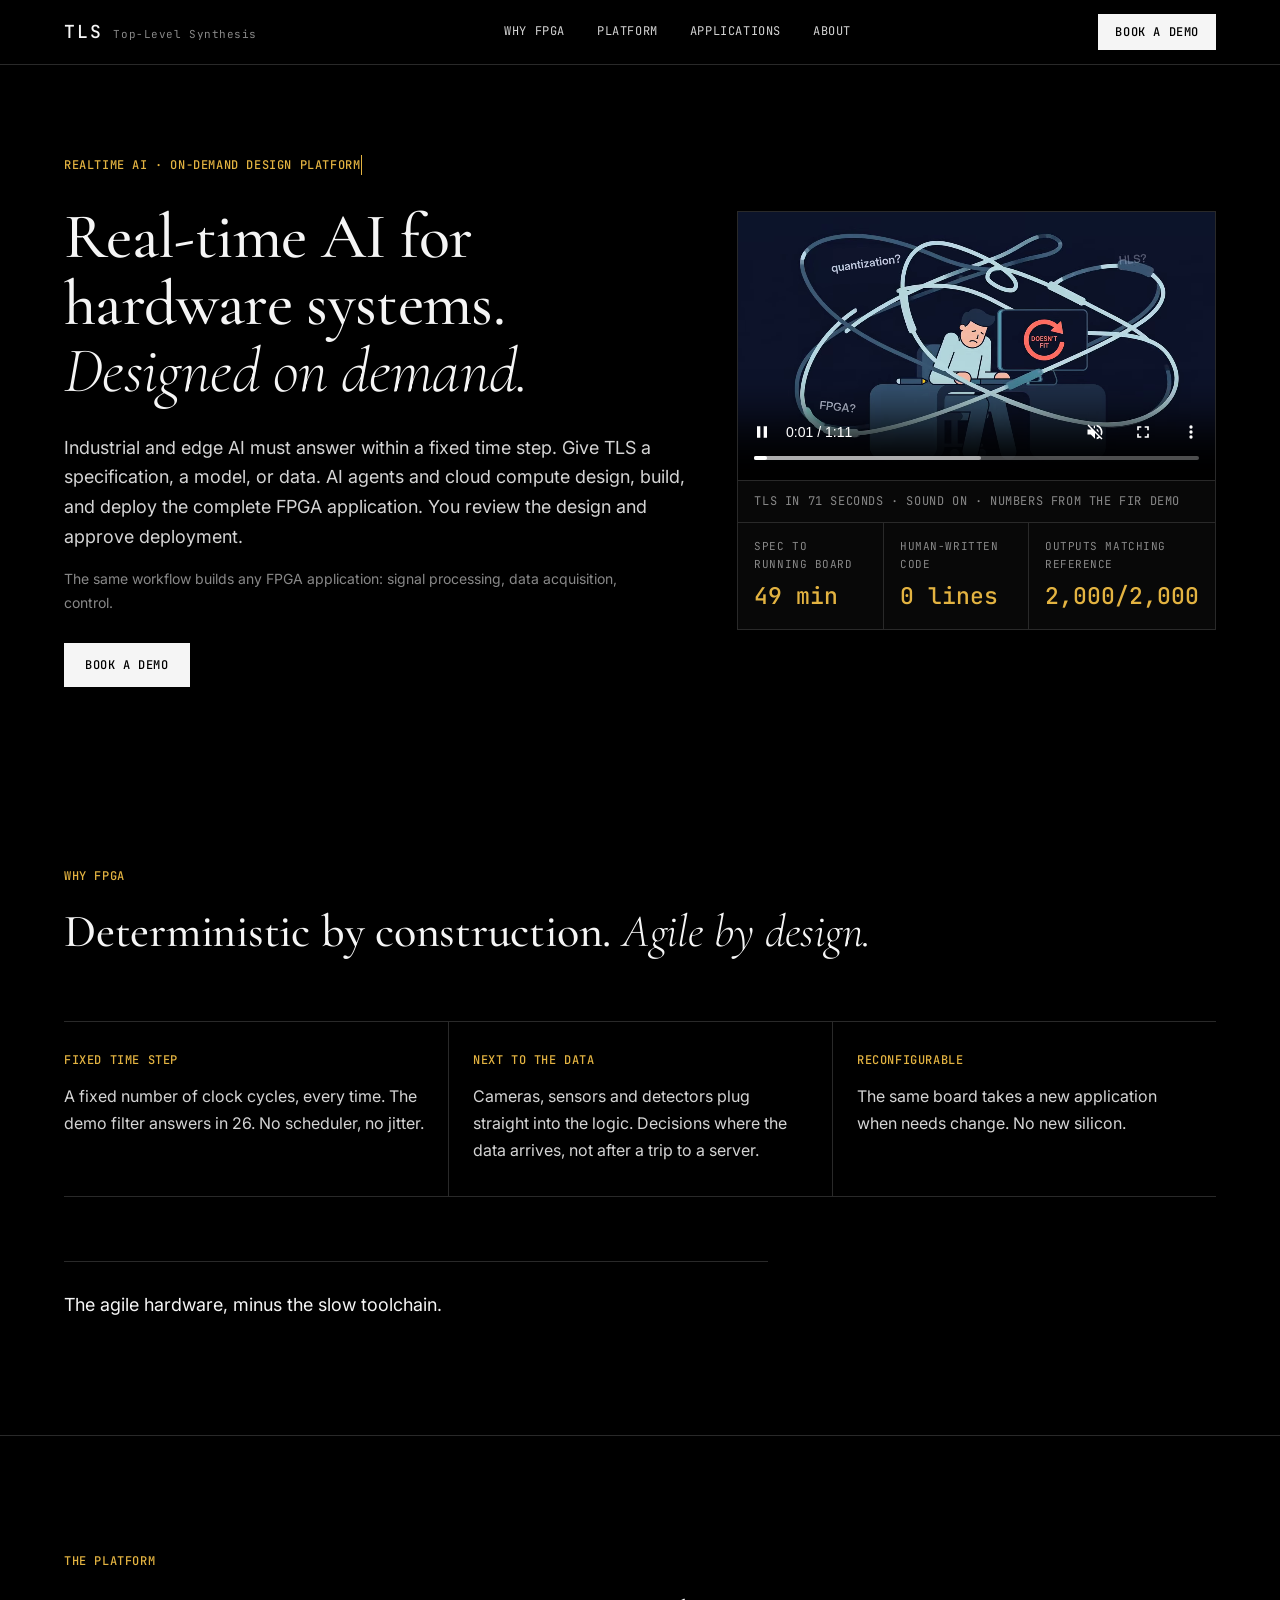
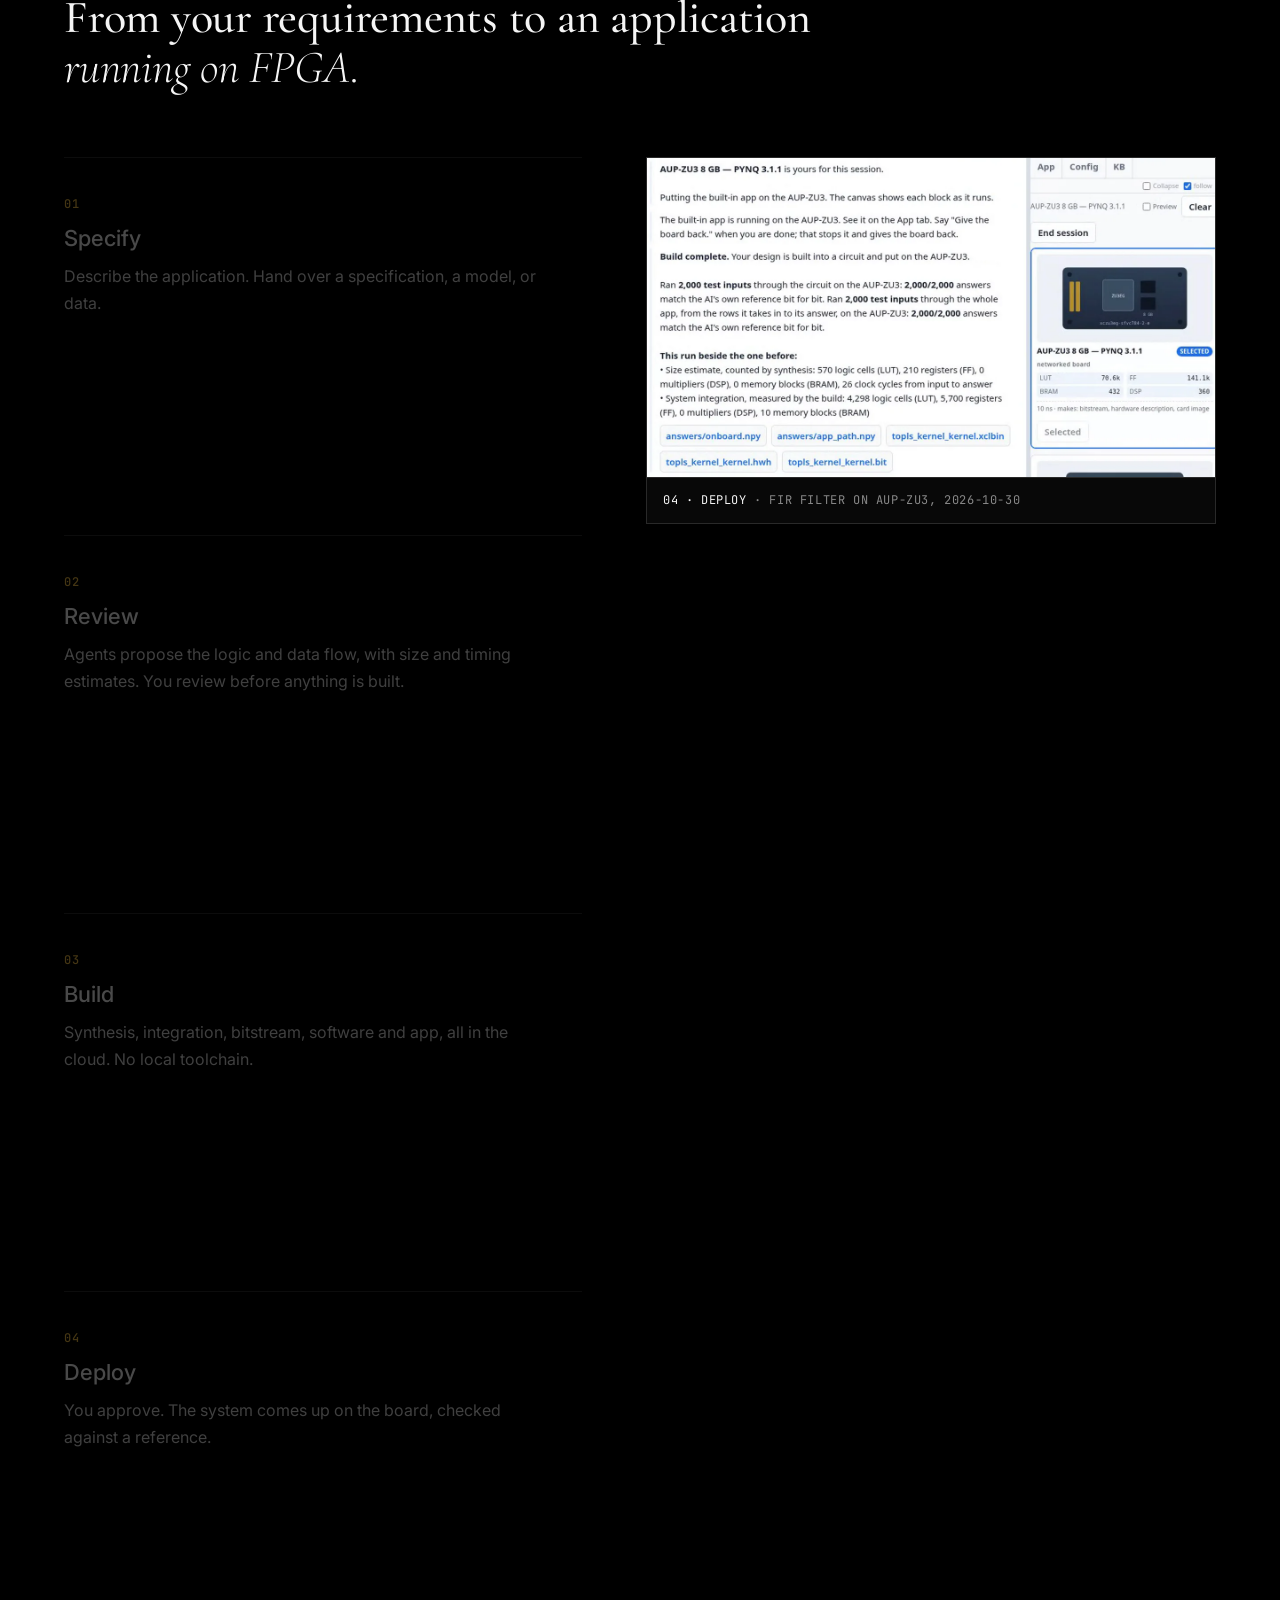
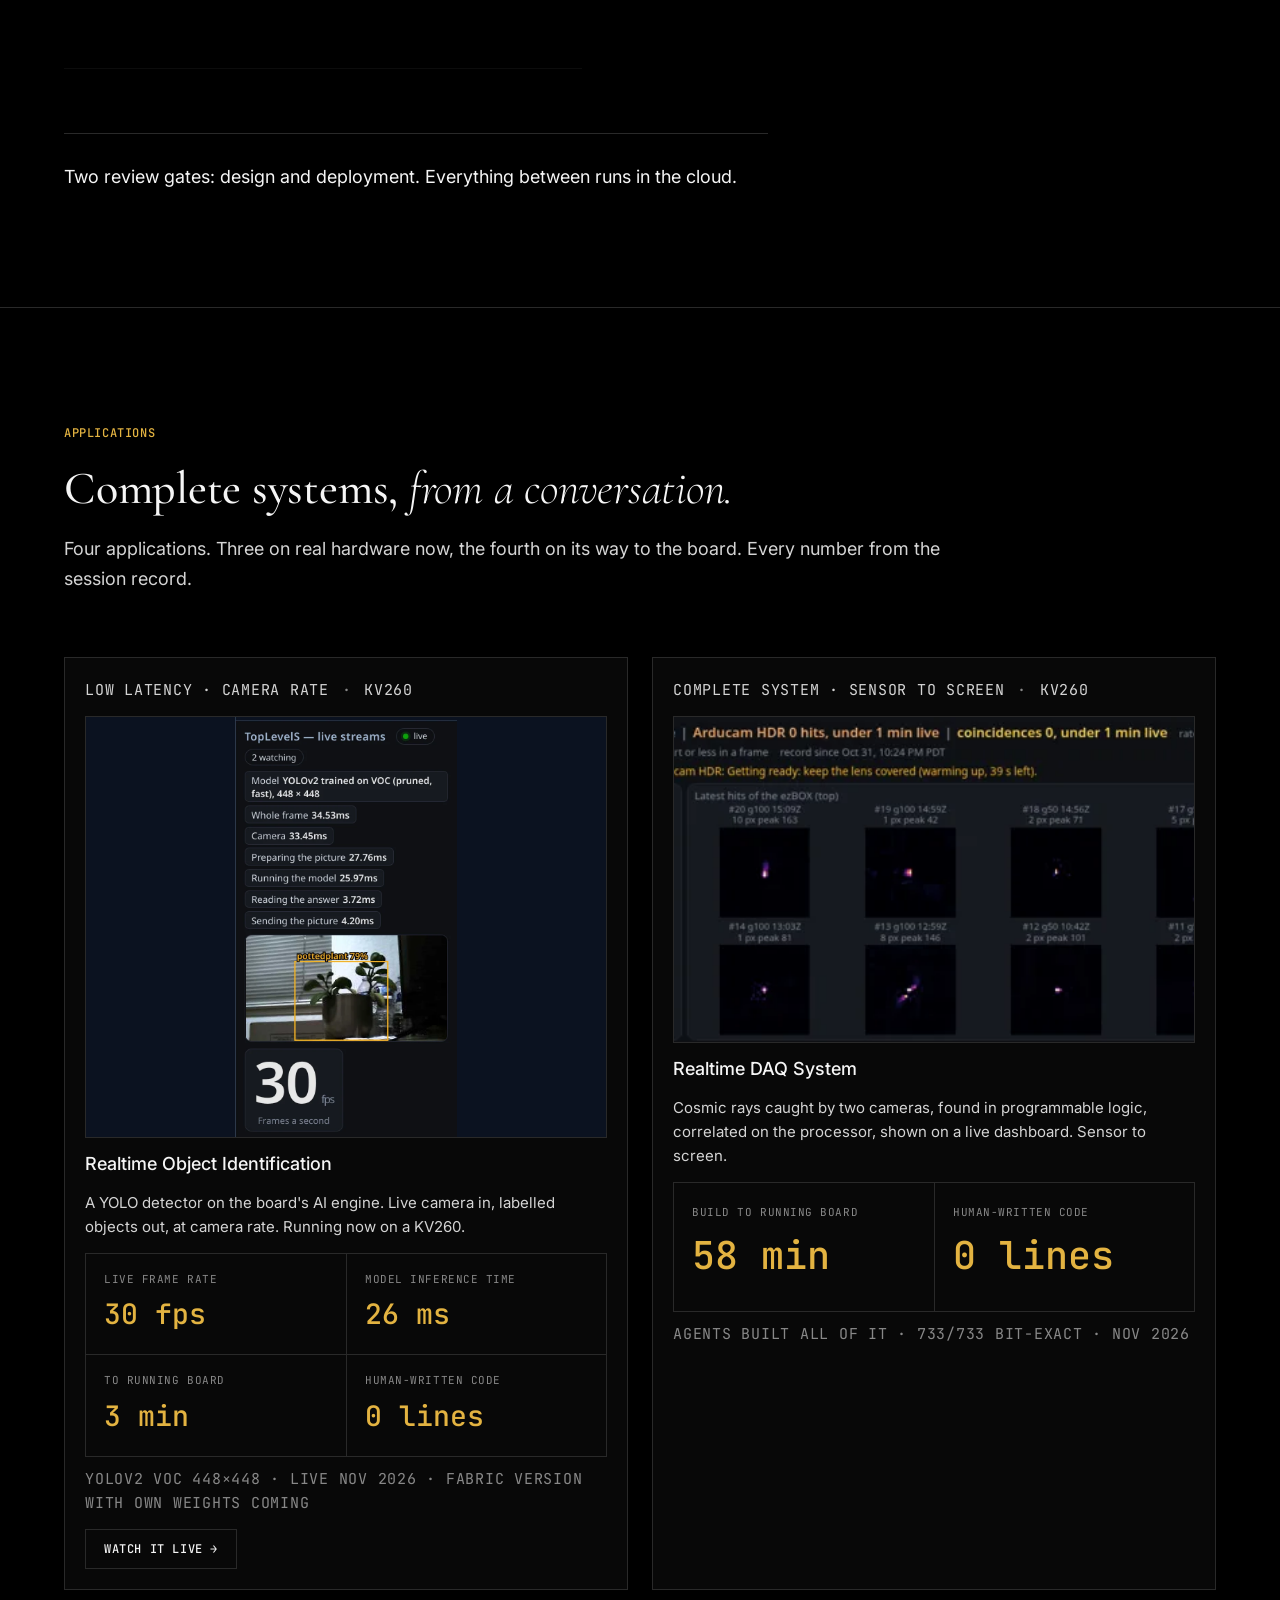
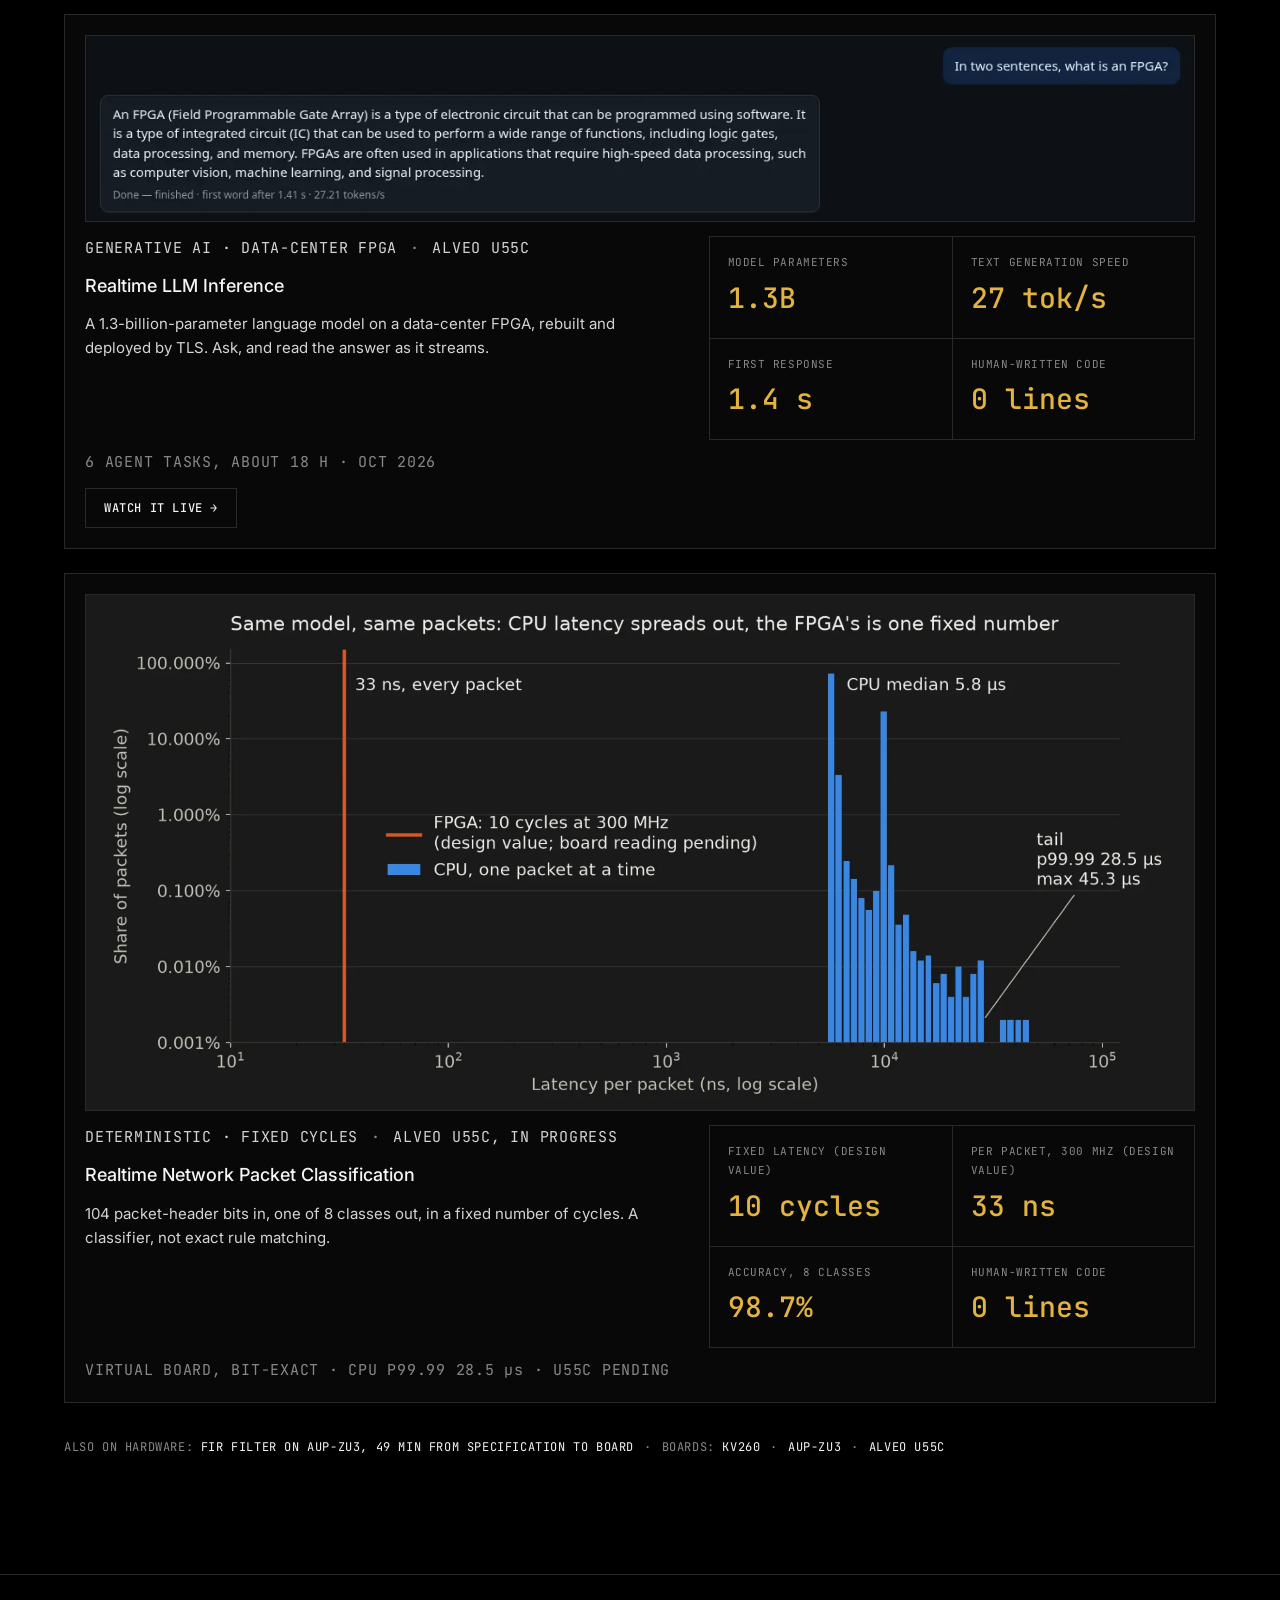
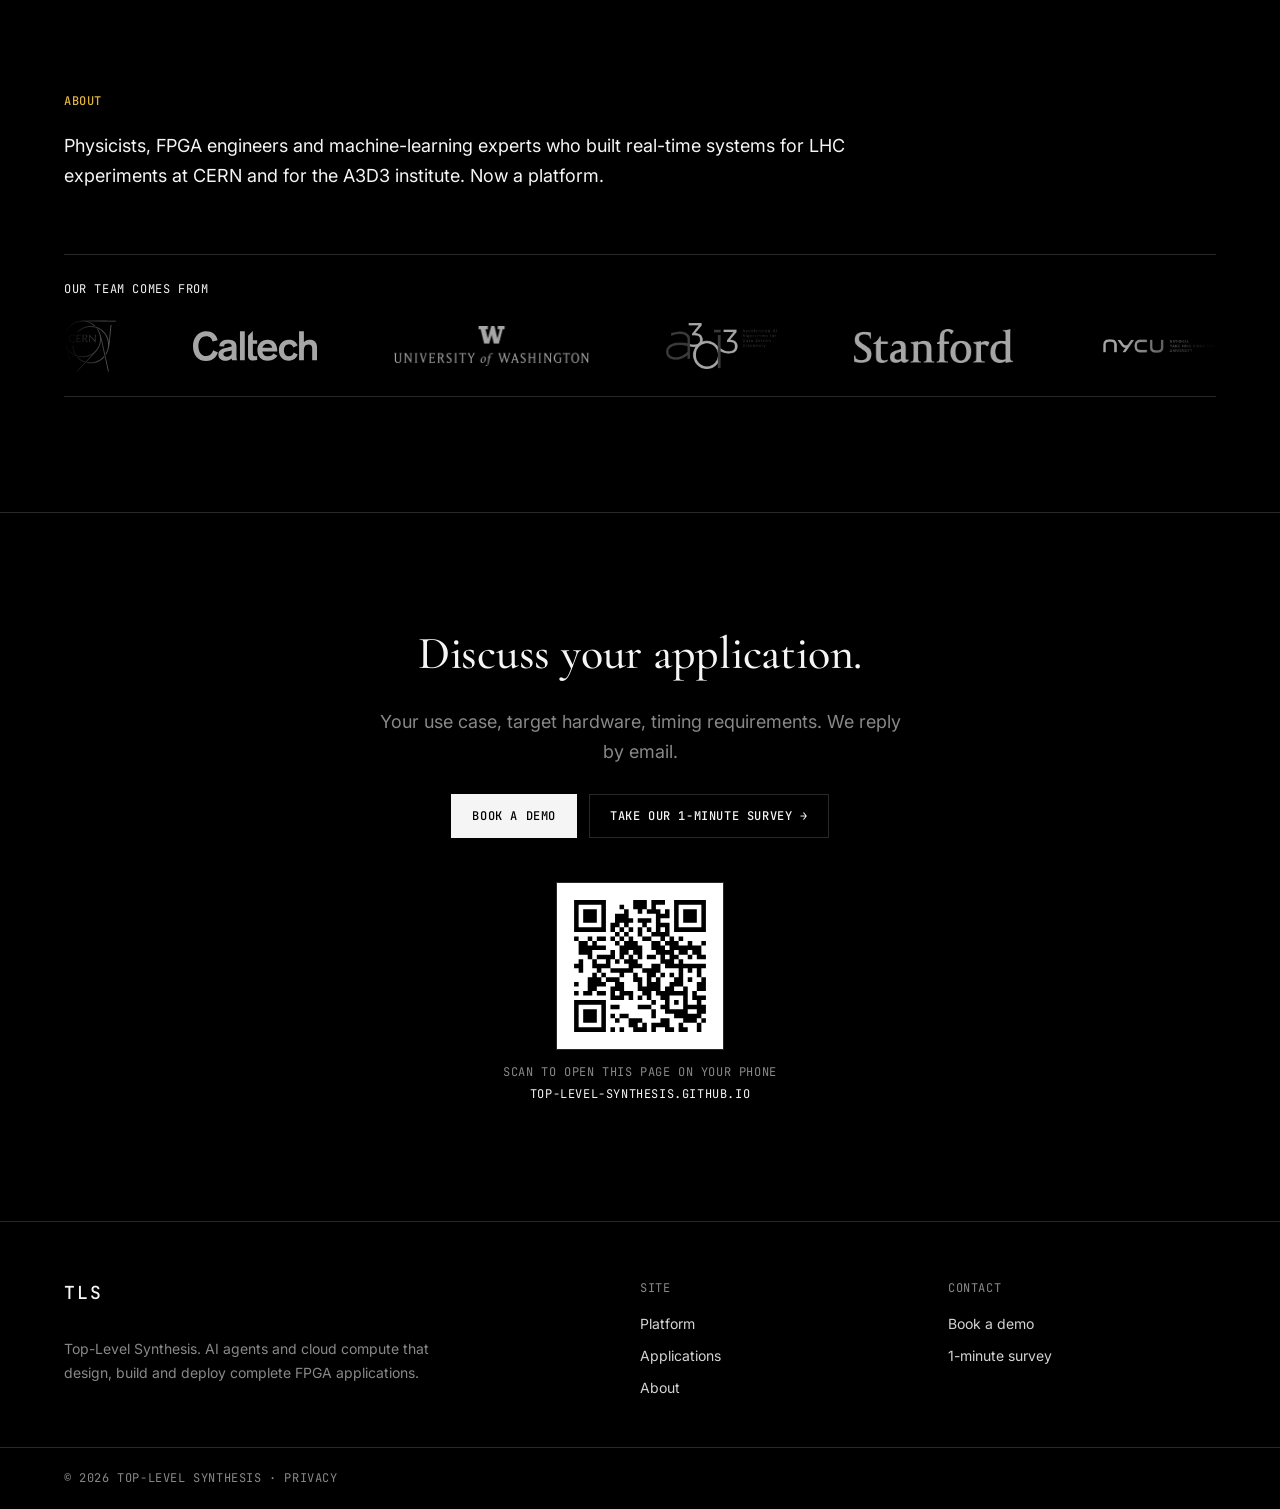
==== commit 8d9f80a5: "publish: b985c8e" ====
--- a/index.html
+++ b/index.html
@@ -158,19 +158,20 @@
 
     <div class="bento">
       <article class="card">
-        <p class="mono card-board">Low latency · detector in the fabric <span class="sep">·</span> KV260</p>
+        <p class="mono card-board">Low latency · camera rate <span class="sep">·</span> KV260</p>
         <div class="card-media">
           <img class="pane" src="assets/app_detect_kv260_pane.webp" width="640" height="1216" loading="lazy" alt="Live view from the KV260: camera frame with a labelled object and the on-board readouts">
         </div>
-        <p class="mono card-foot"><span class="dim">Picture: current KV260 live view (NPU demo)</span></p>
         <h3>Realtime Object Identification</h3>
-        <p>A detection network hardened into the FPGA fabric, no NPU in the path. The kernel finishes every frame in under three milliseconds.</p>
-        <dl class="stats card-stats n2">
-          <div><dt>kernel latency, p50</dt><dd>2.89 ms</dd></div>
+        <p>A YOLO detector on the board's AI engine. Live camera in, labelled objects out, at camera rate. Running now on a KV260.</p>
+        <dl class="stats card-stats n4">
+          <div><dt>live frame rate</dt><dd>30 fps</dd></div>
+          <div><dt>model inference time</dt><dd>26 ms</dd></div>
+          <div><dt>to running board</dt><dd>3 min</dd></div>
           <div><dt>human-written code</dt><dd>0 lines</dd></div>
         </dl>
-        <p class="mono card-foot"><span class="dim">p95 3.00 ms · camera to box ≈10 ms · 250 MHz · 320×160 single-object · competition weights today, retrained next · Nov 2026</span></p>
-        <a class="btn btn-outline card-cta" href="https://topls-1x.nrp-nautilus.io/go/detect">Board live now: NPU detector, 30 fps →</a>
+        <p class="mono card-foot"><span class="dim">YOLOv2 VOC 448×448 · live Nov 2026 · fabric version with own weights coming</span></p>
+        <a class="btn btn-outline card-cta" href="https://topls-1x.nrp-nautilus.io/go/detect">Watch it live →</a>
       </article>
 
       <article class="card">
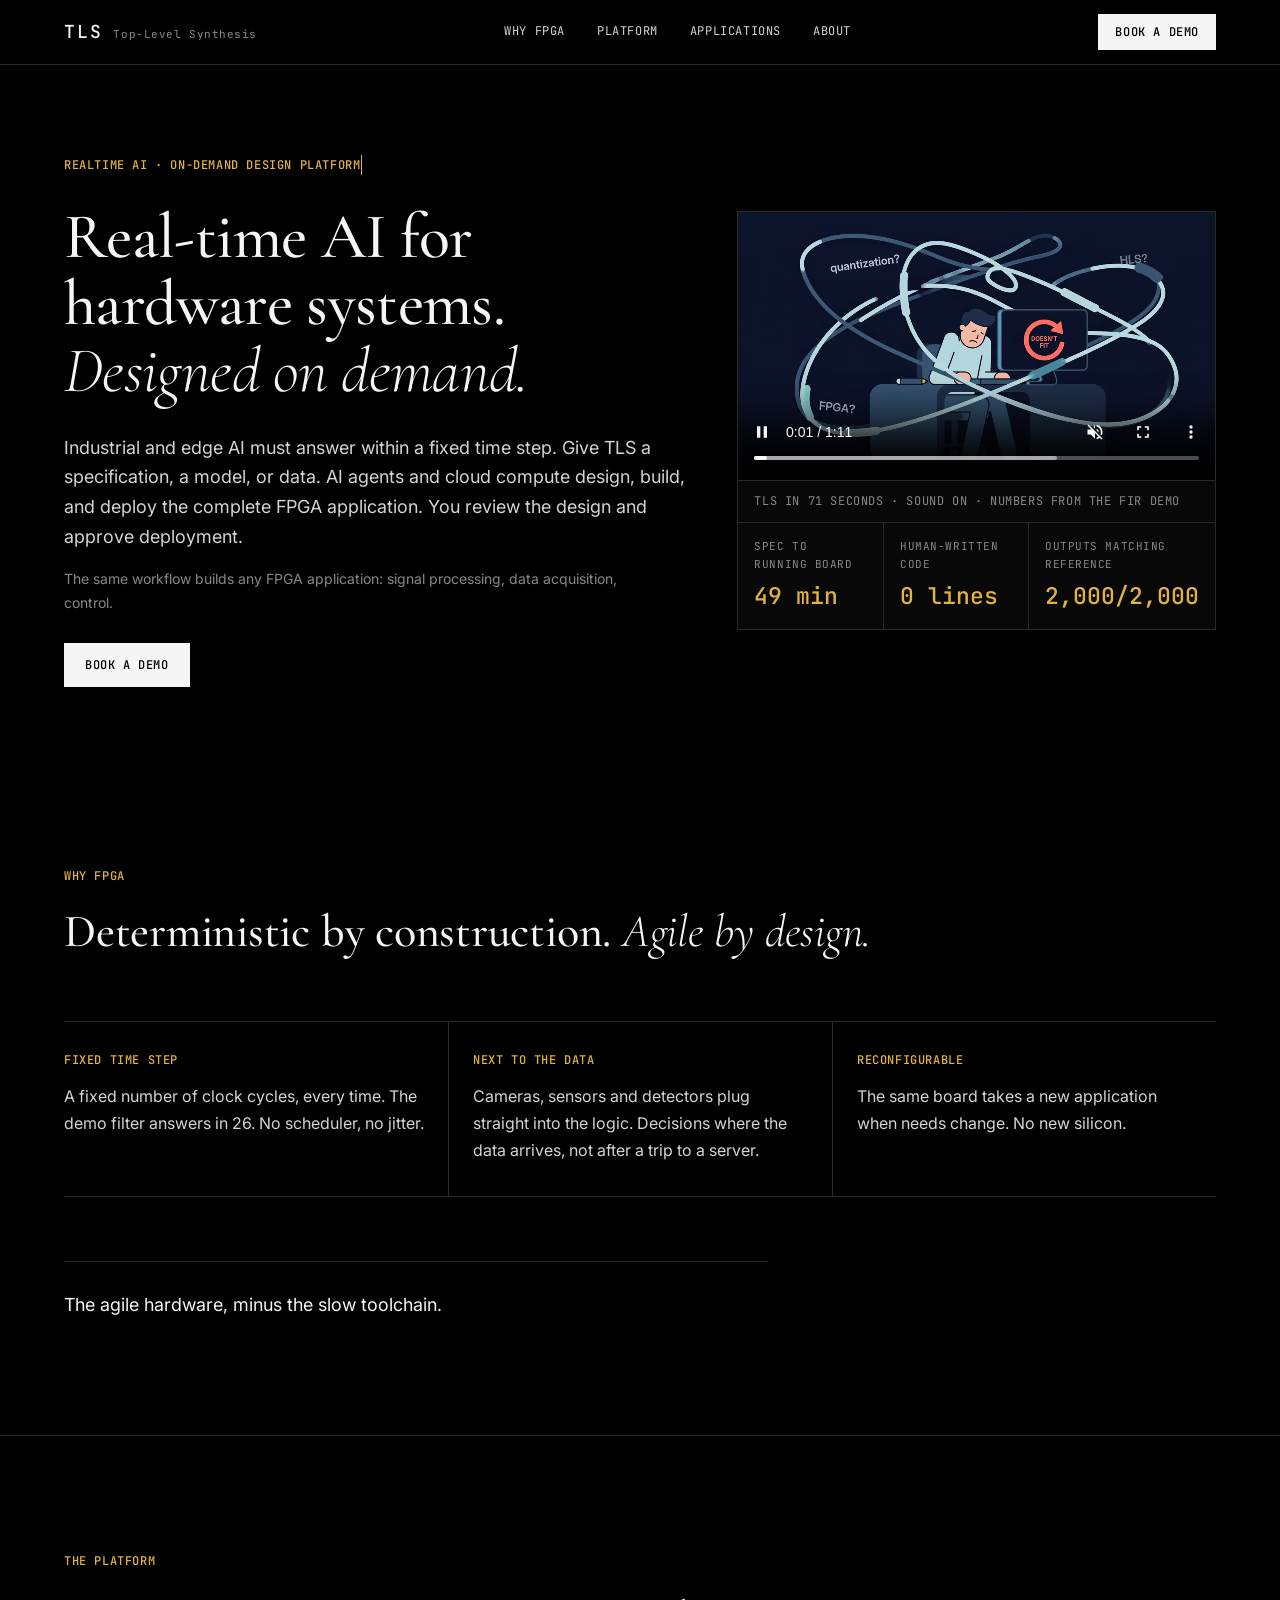
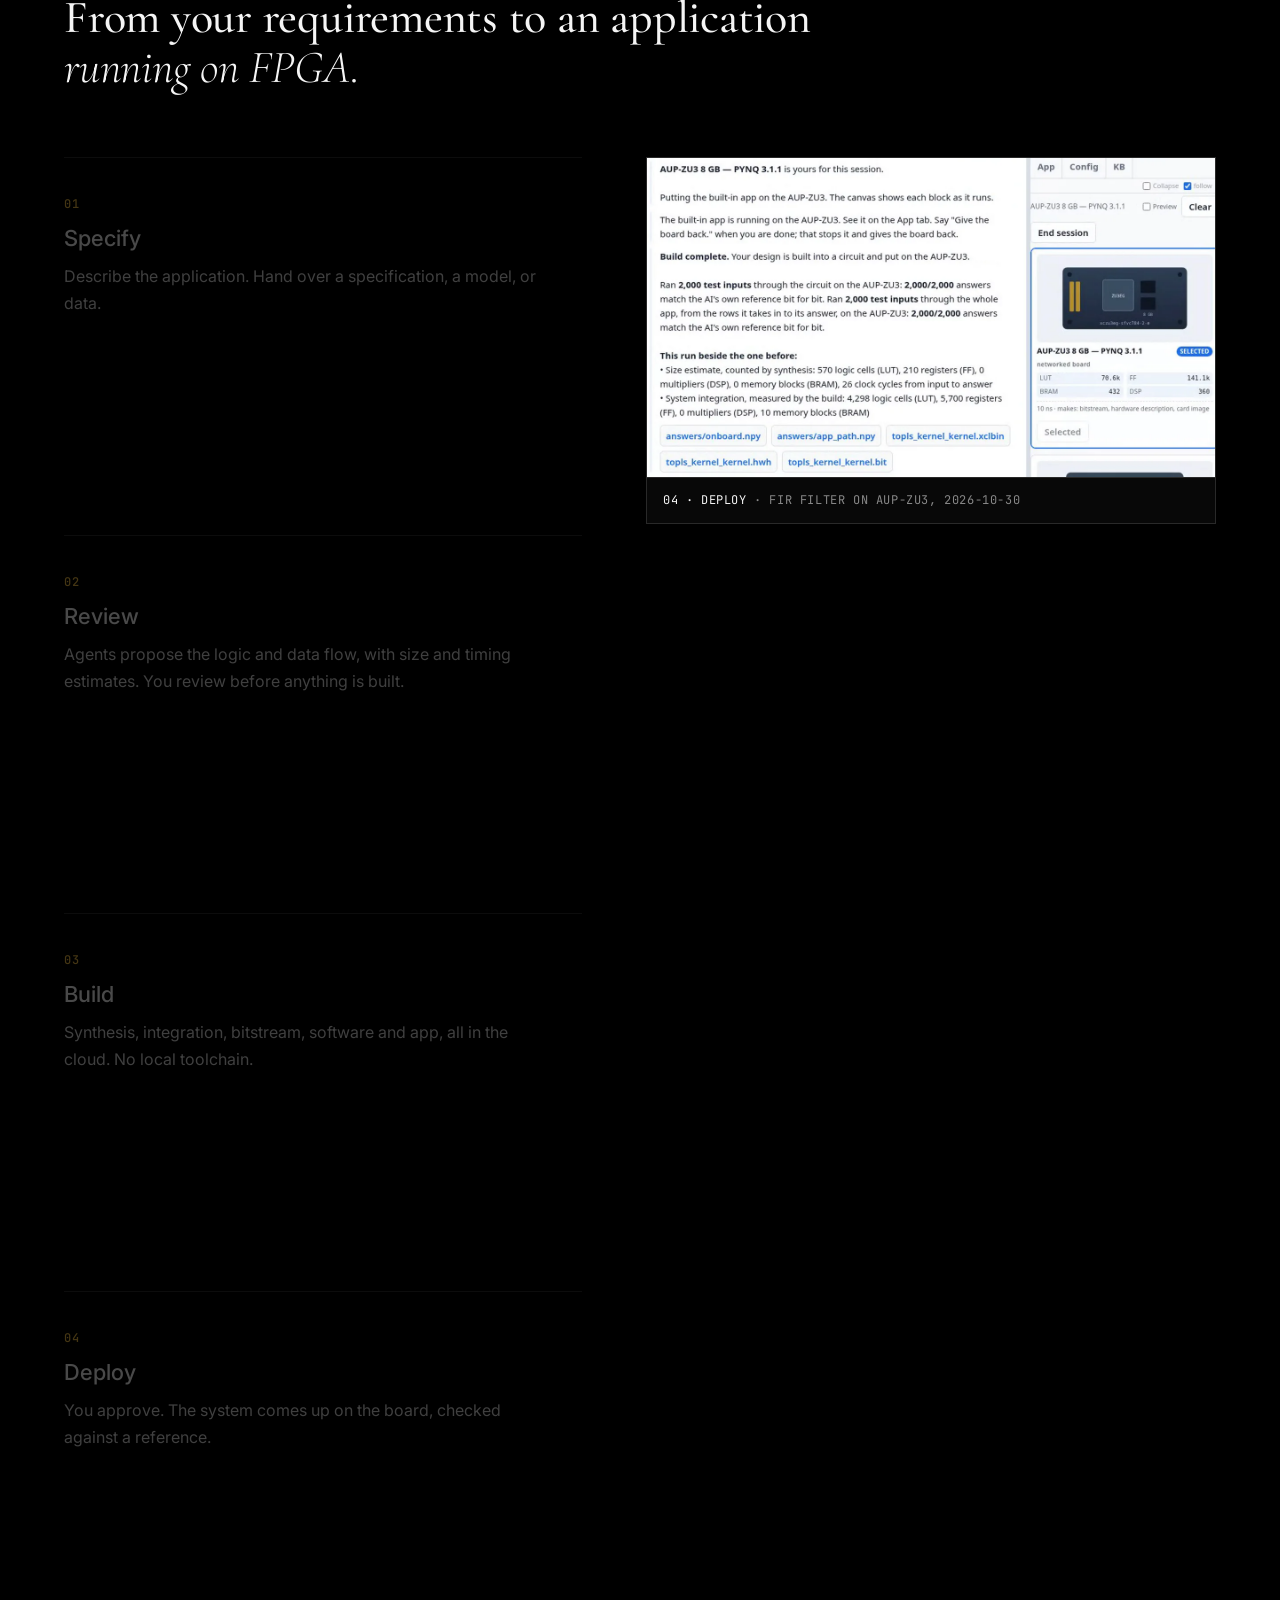
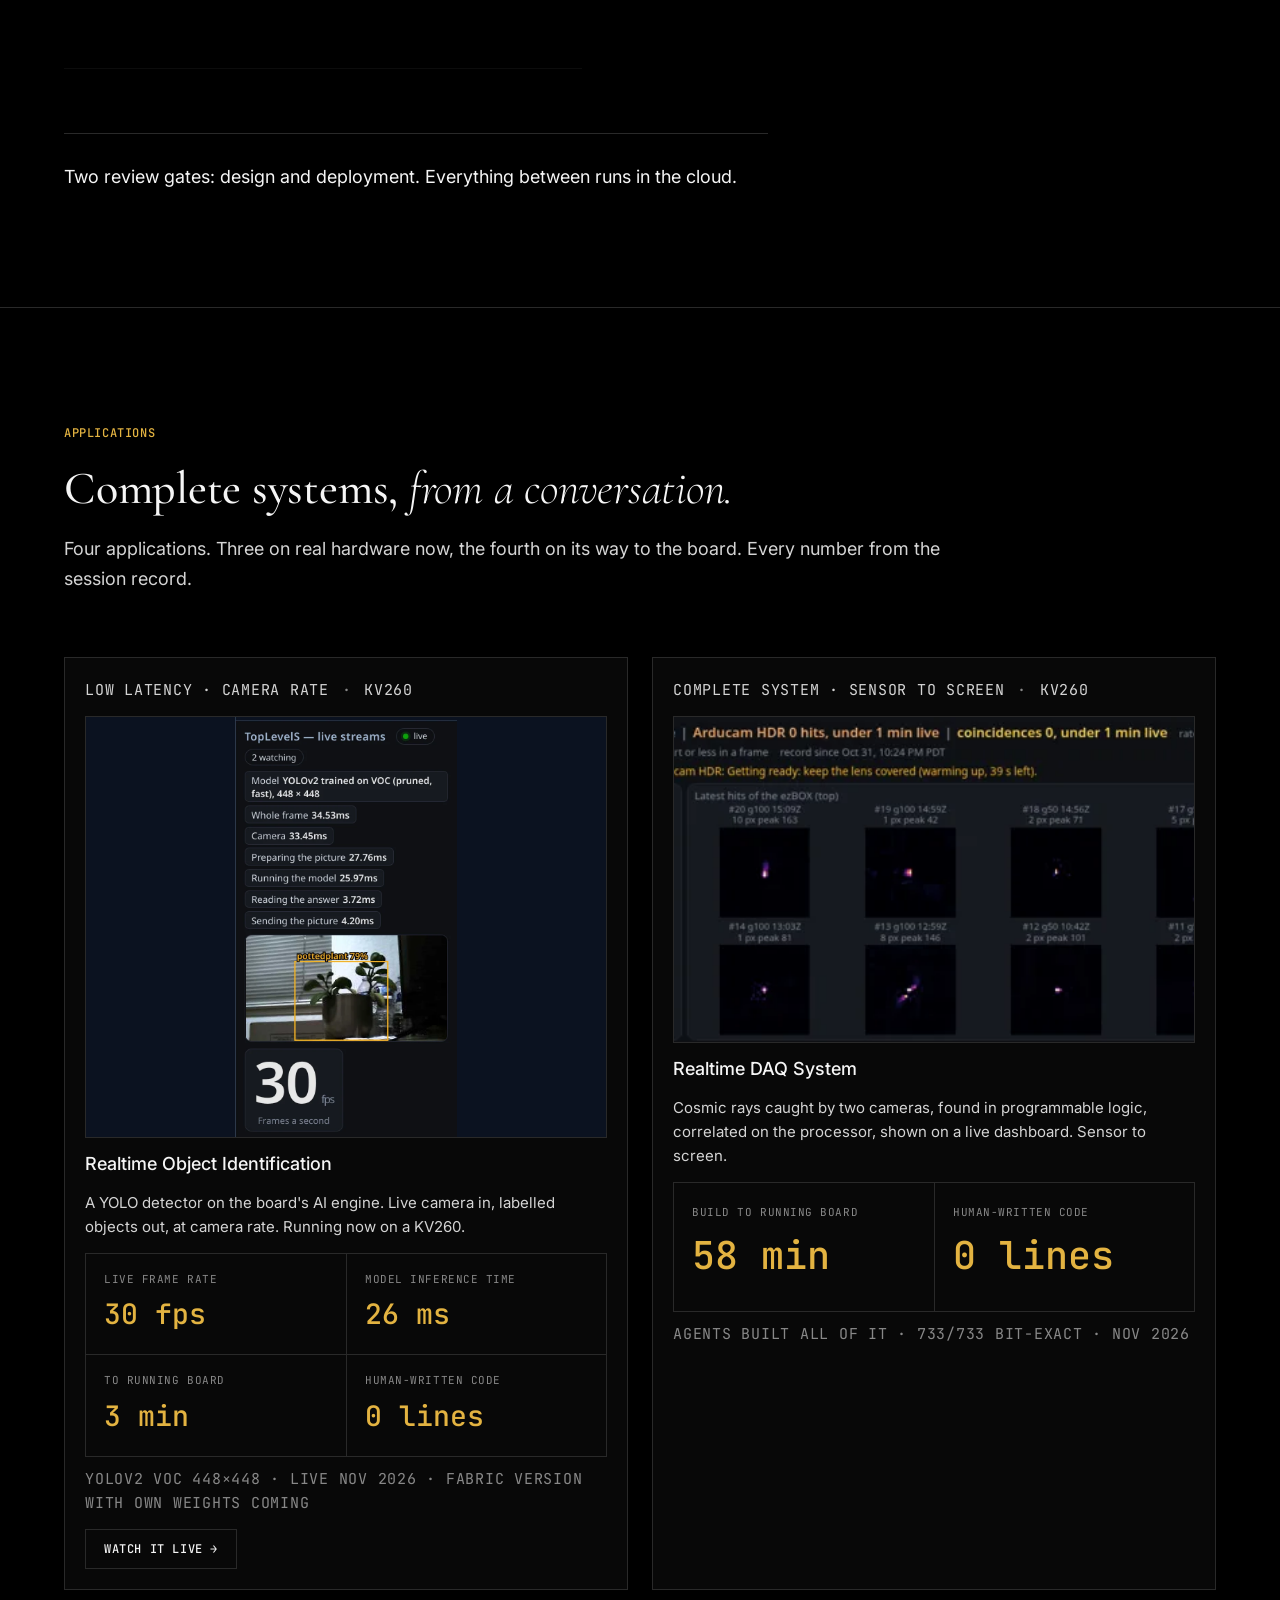
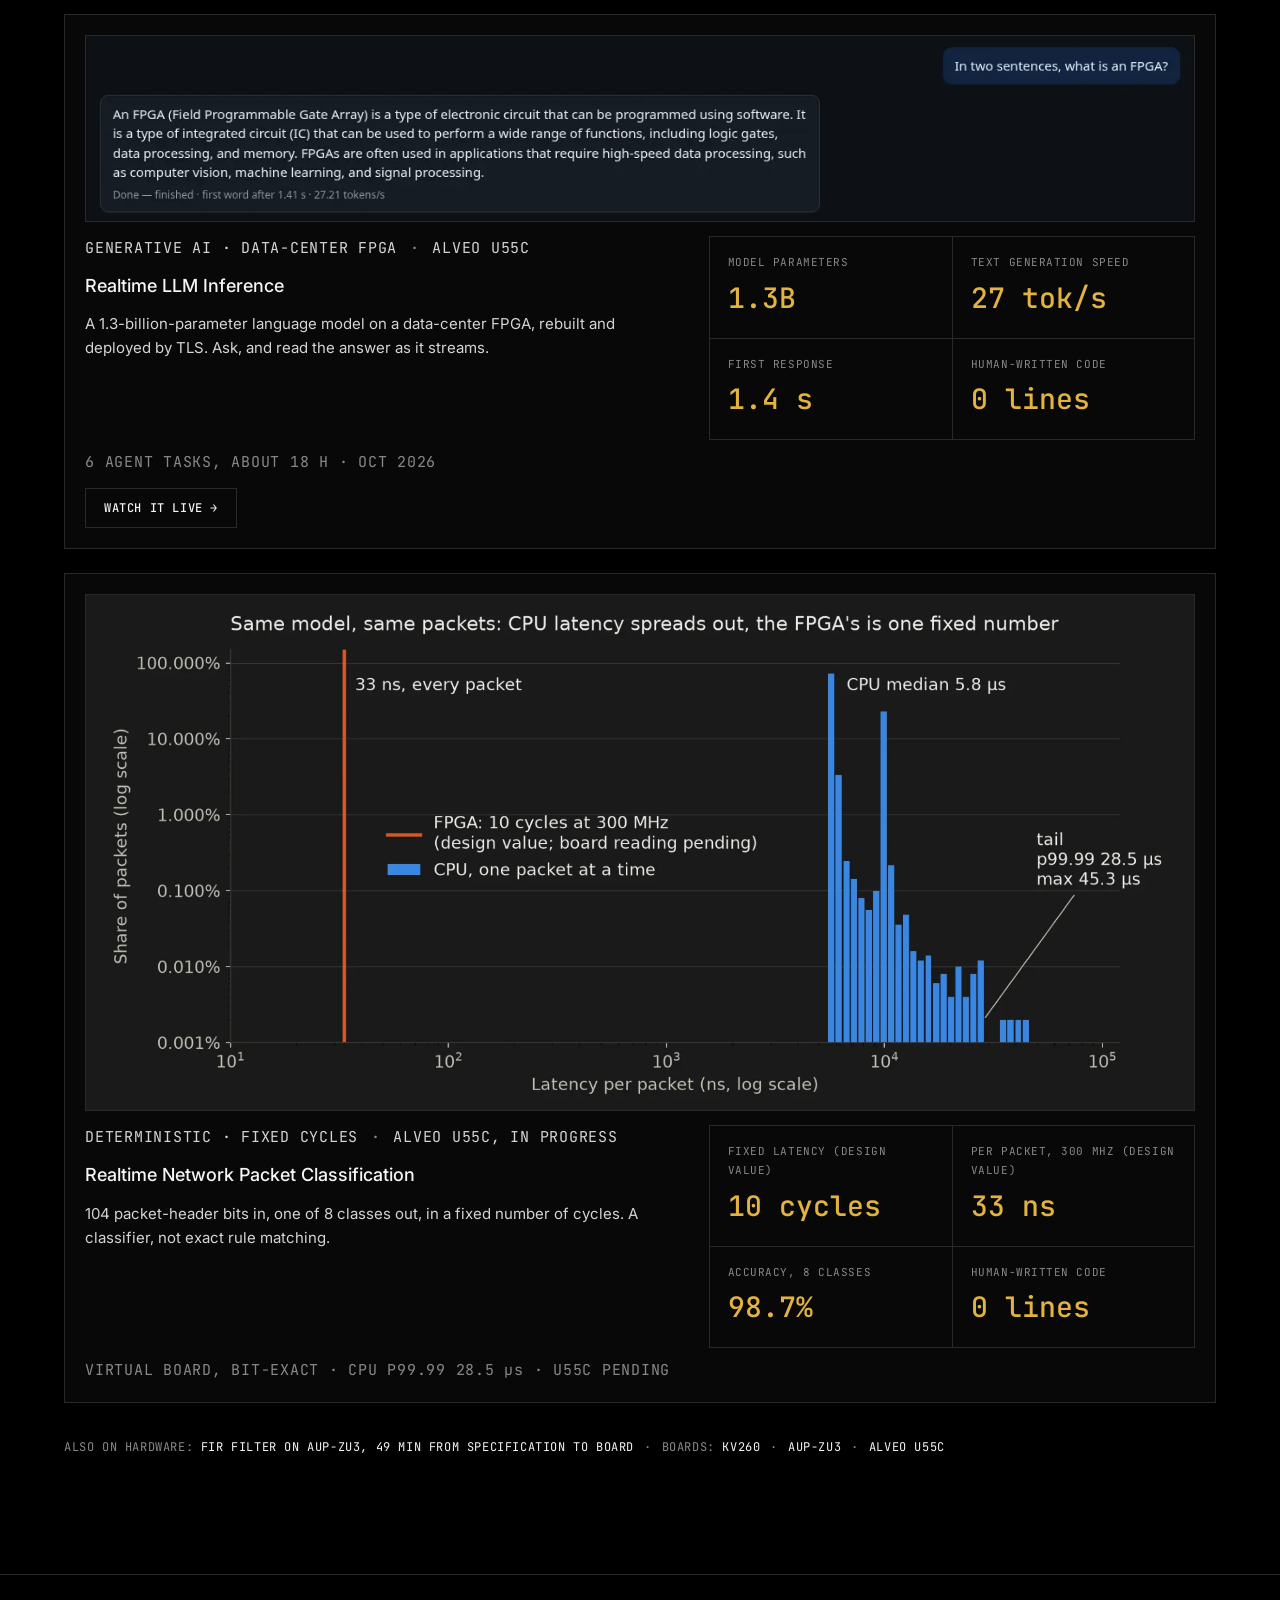
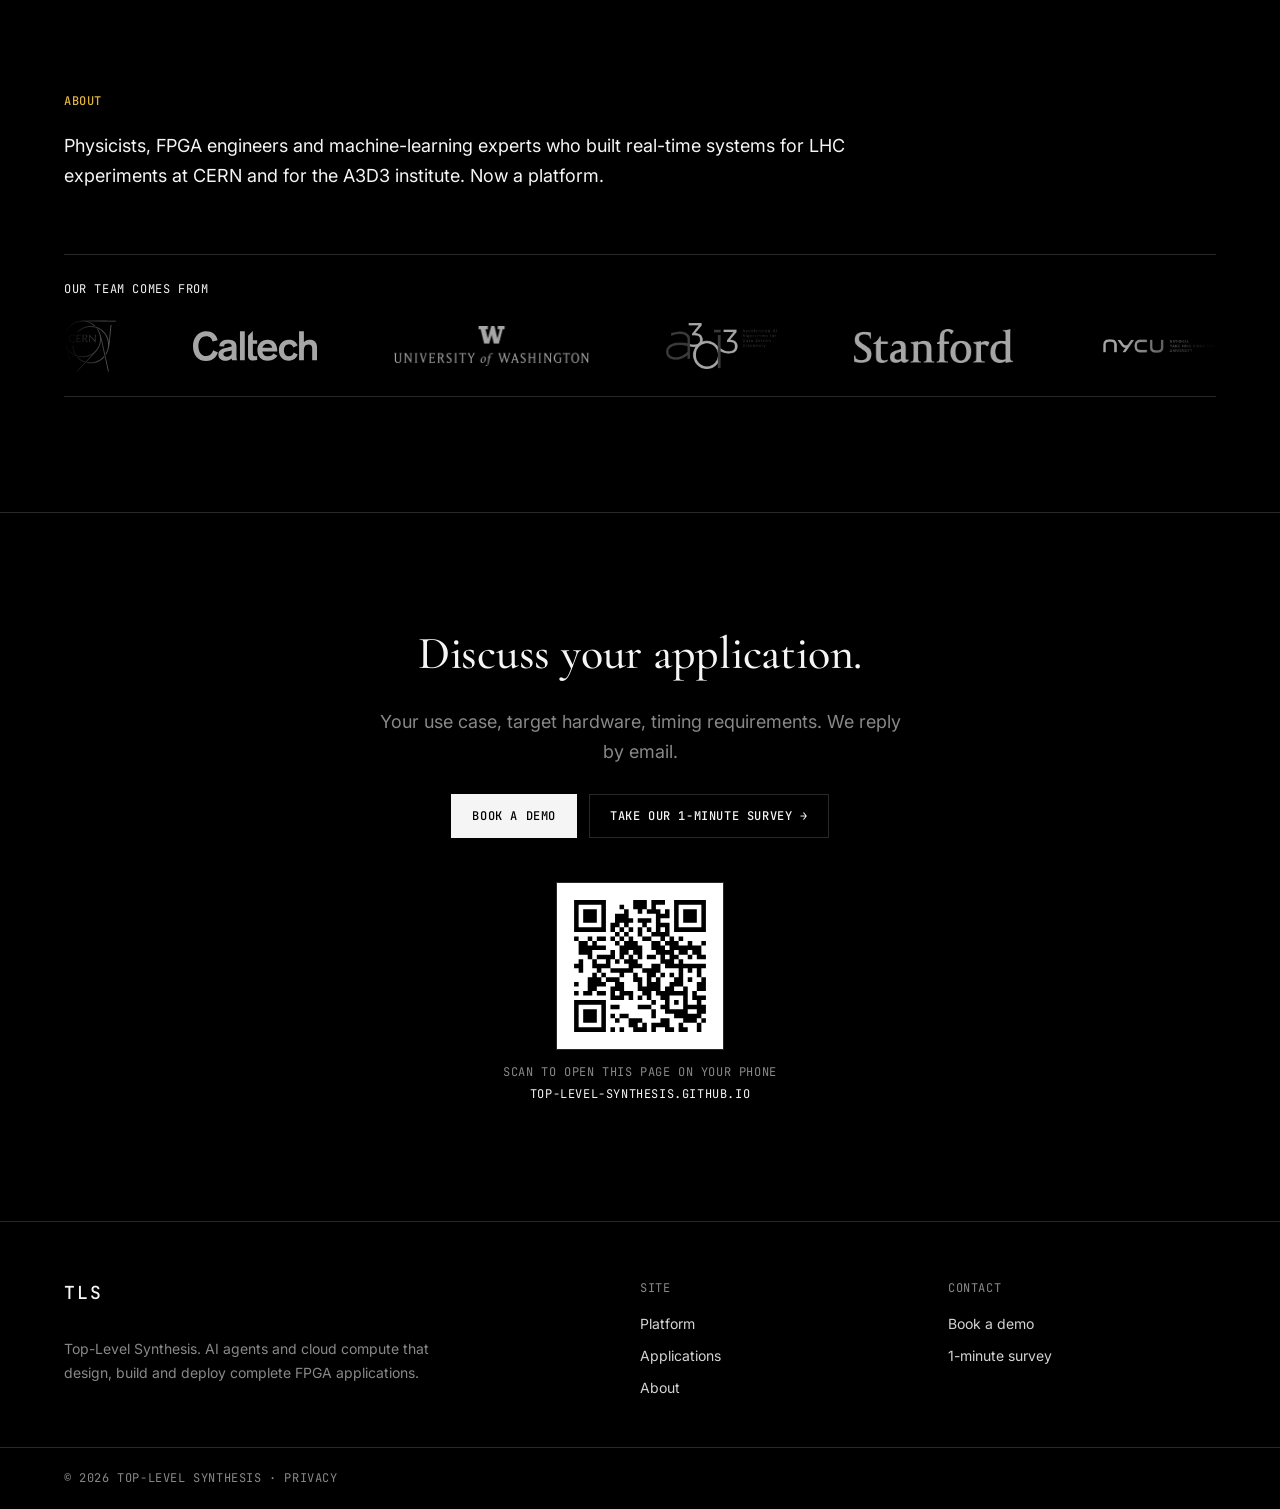
==== commit 7d3b097c: "publish: 1b8dbbc" ====
--- a/index.html
+++ b/index.html
@@ -171,7 +171,7 @@
           <div><dt>human-written code</dt><dd>0 lines</dd></div>
         </dl>
         <p class="mono card-foot"><span class="dim">YOLOv2 VOC 448×448 · live Nov 2026 · fabric version with own weights coming</span></p>
-        <a class="btn btn-outline card-cta" href="https://topls-1x.nrp-nautilus.io/go/detect">Watch it live →</a>
+        <a class="btn btn-outline card-cta live-link" data-live="detect" href="https://topls-1x.nrp-nautilus.io/go/detect" hidden>Watch it live →</a>
       </article>
 
       <article class="card">
@@ -205,7 +205,7 @@
             <div><dt>human-written code</dt><dd>0 lines</dd></div>
           </dl>
           <p class="mono card-foot"><span class="dim">6 agent tasks, about 18 h · Oct 2026</span></p>
-          <a class="btn btn-outline card-cta" href="https://topls-1x.nrp-nautilus.io/go/hb">Watch it live →</a>
+          <a class="btn btn-outline card-cta live-link" data-live="hb" href="https://topls-1x.nrp-nautilus.io/go/hb" hidden>Watch it live →</a>
         </div>
       </article>
 
@@ -308,6 +308,18 @@
 </footer>
 
 <script>
+(function () {
+  // Live buttons: shown only when live.json (refreshed every 5 min by the repo's live-check) says the demo is up.
+  var links = document.querySelectorAll('.live-link');
+  if (links.length && window.fetch) {
+    fetch('live.json', { cache: 'no-store' }).then(function (r) { return r.ok ? r.json() : null; }).then(function (d) {
+      if (!d || !d.checked_at) return;
+      var age = Date.now() - Date.parse(d.checked_at);
+      if (!(age < 20 * 60 * 1000)) return;
+      links.forEach(function (a) { if (d[a.getAttribute('data-live')] === true) a.hidden = false; });
+    }).catch(function () {});
+  }
+})();
 (function () {
   var v = document.getElementById('hero-video');
   if (!v) return;
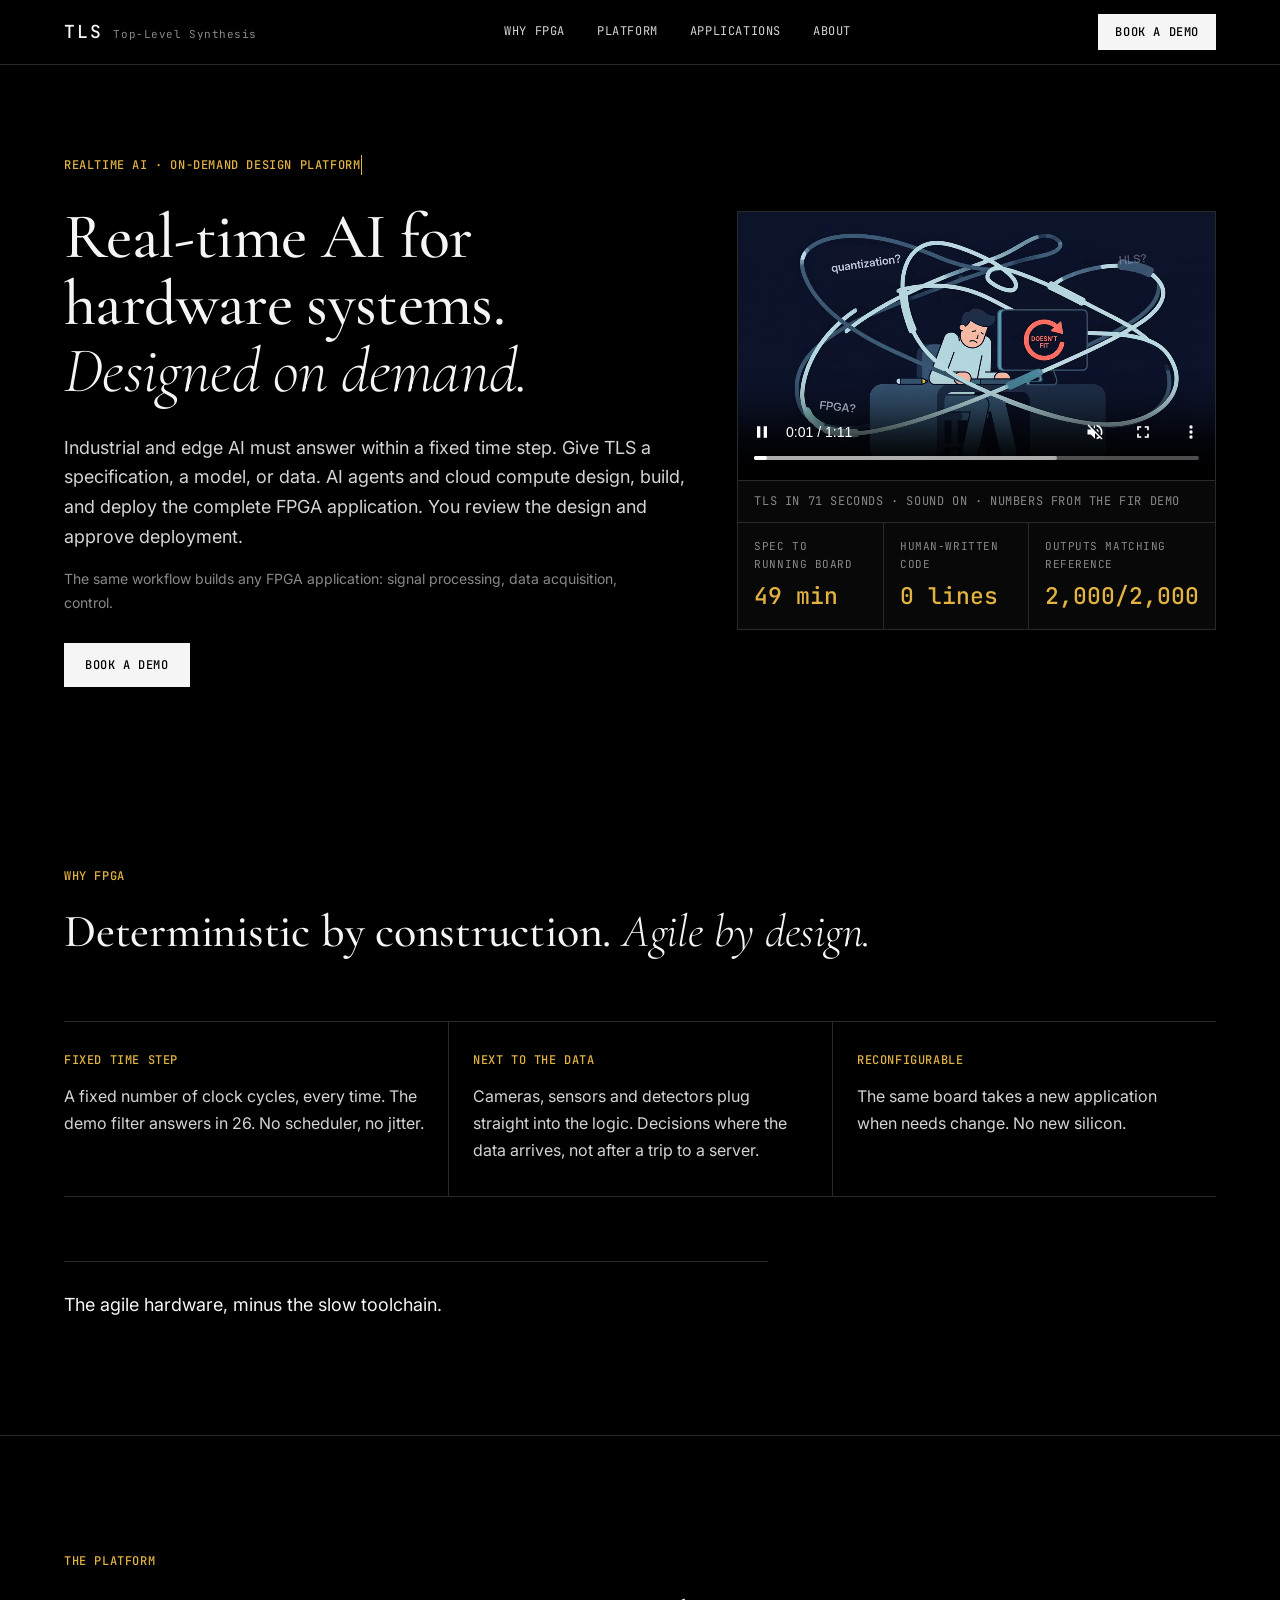
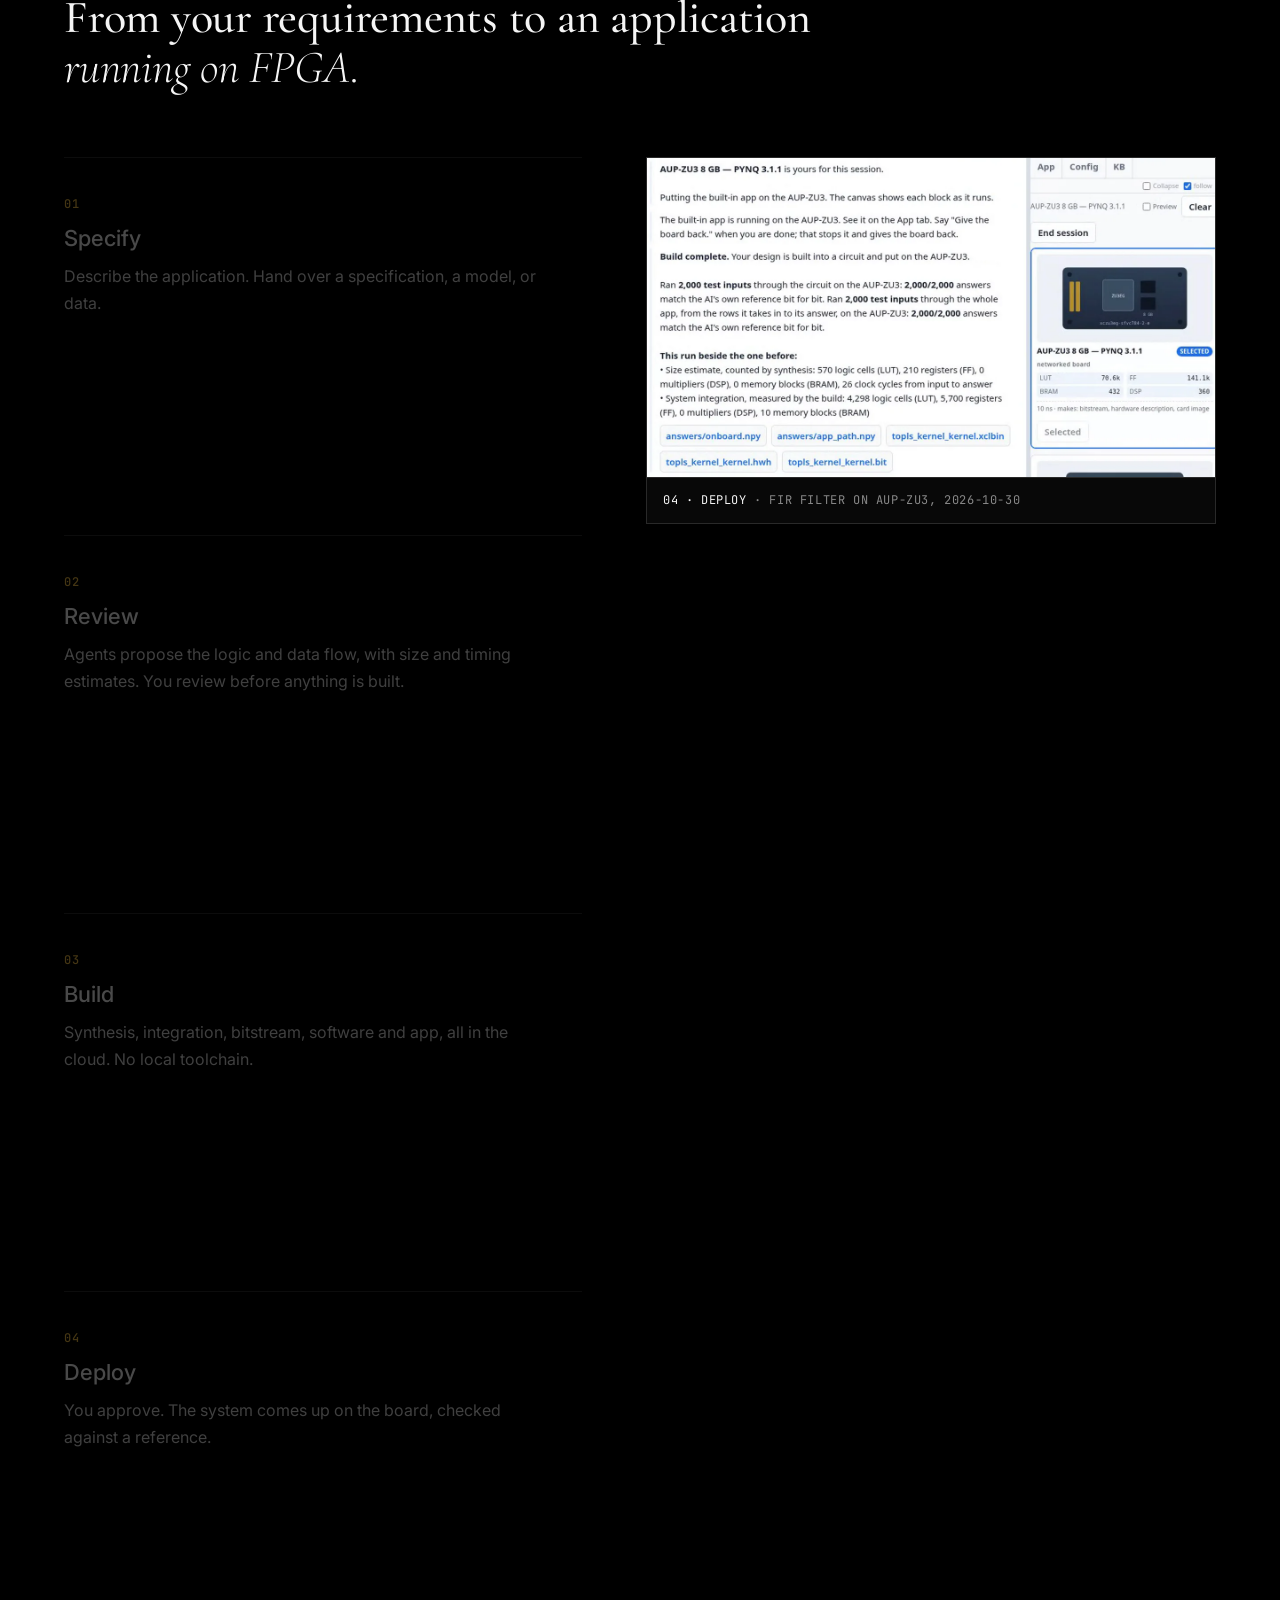
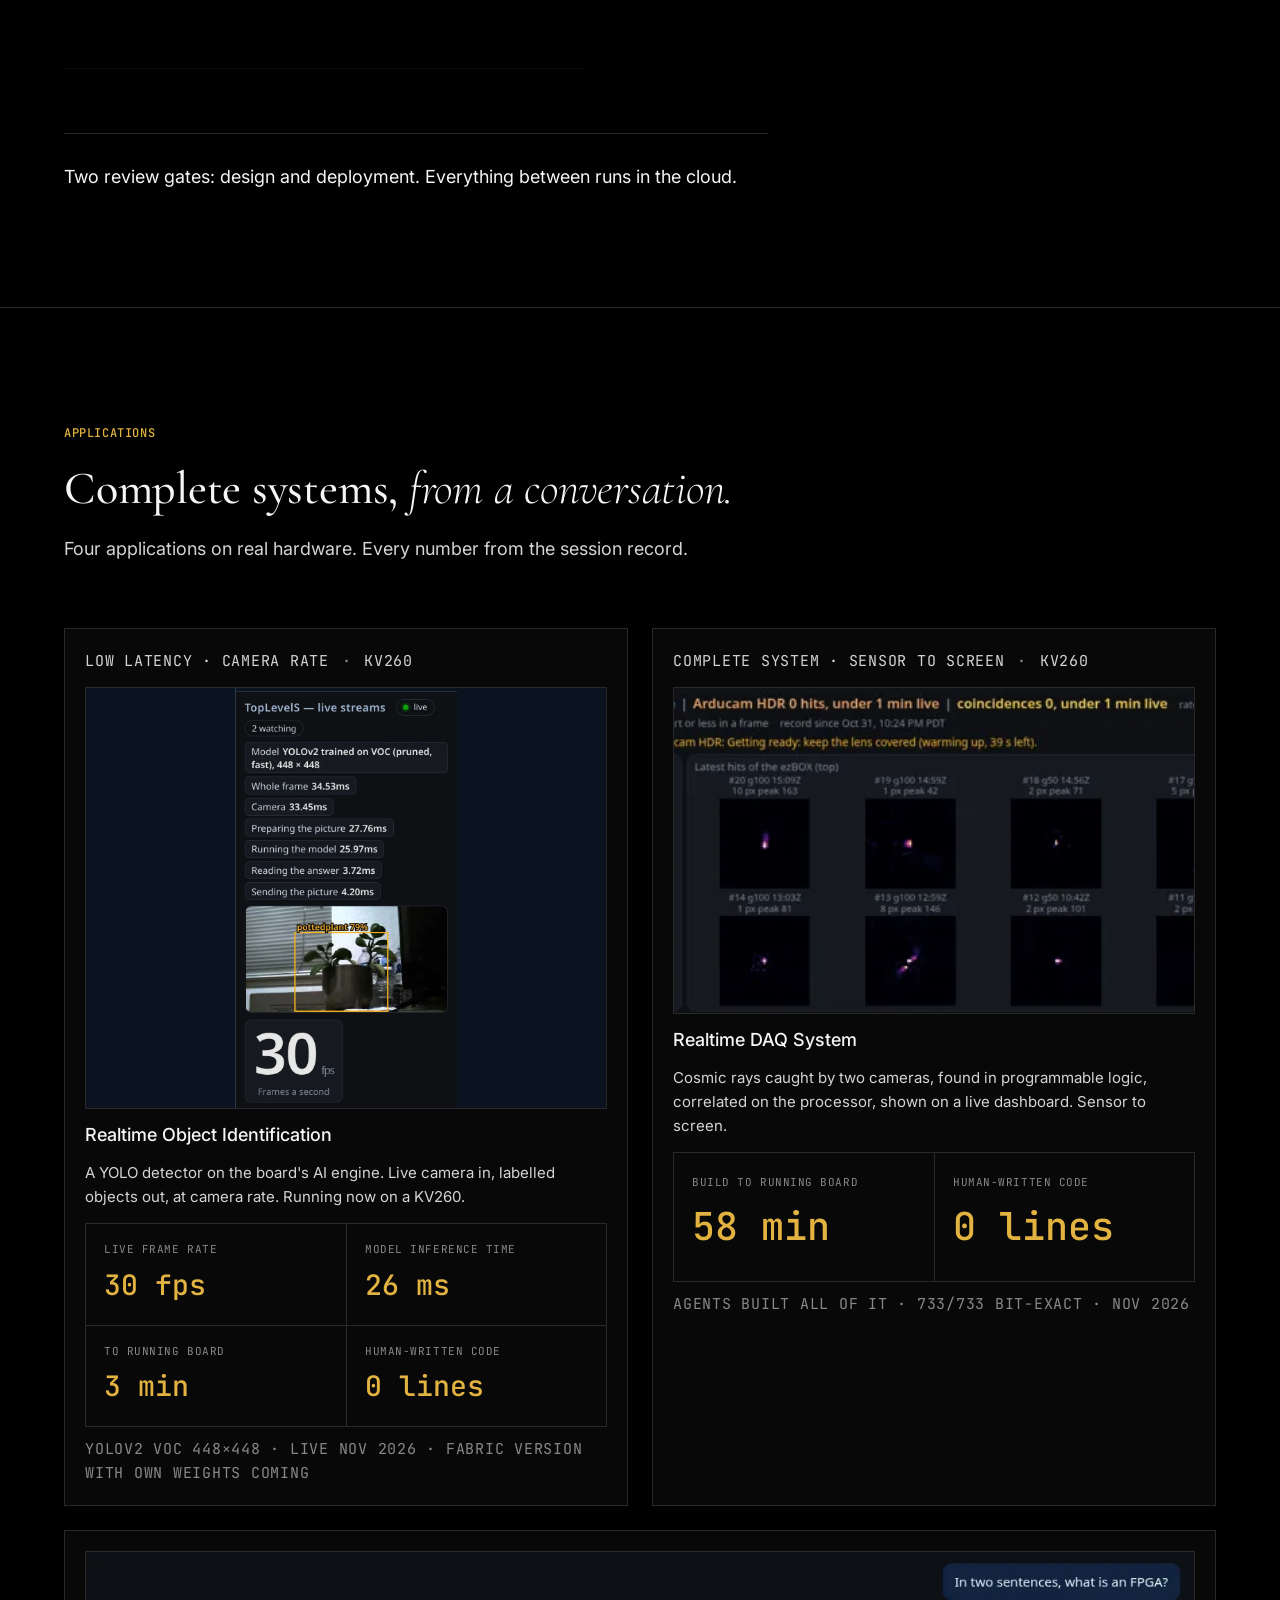
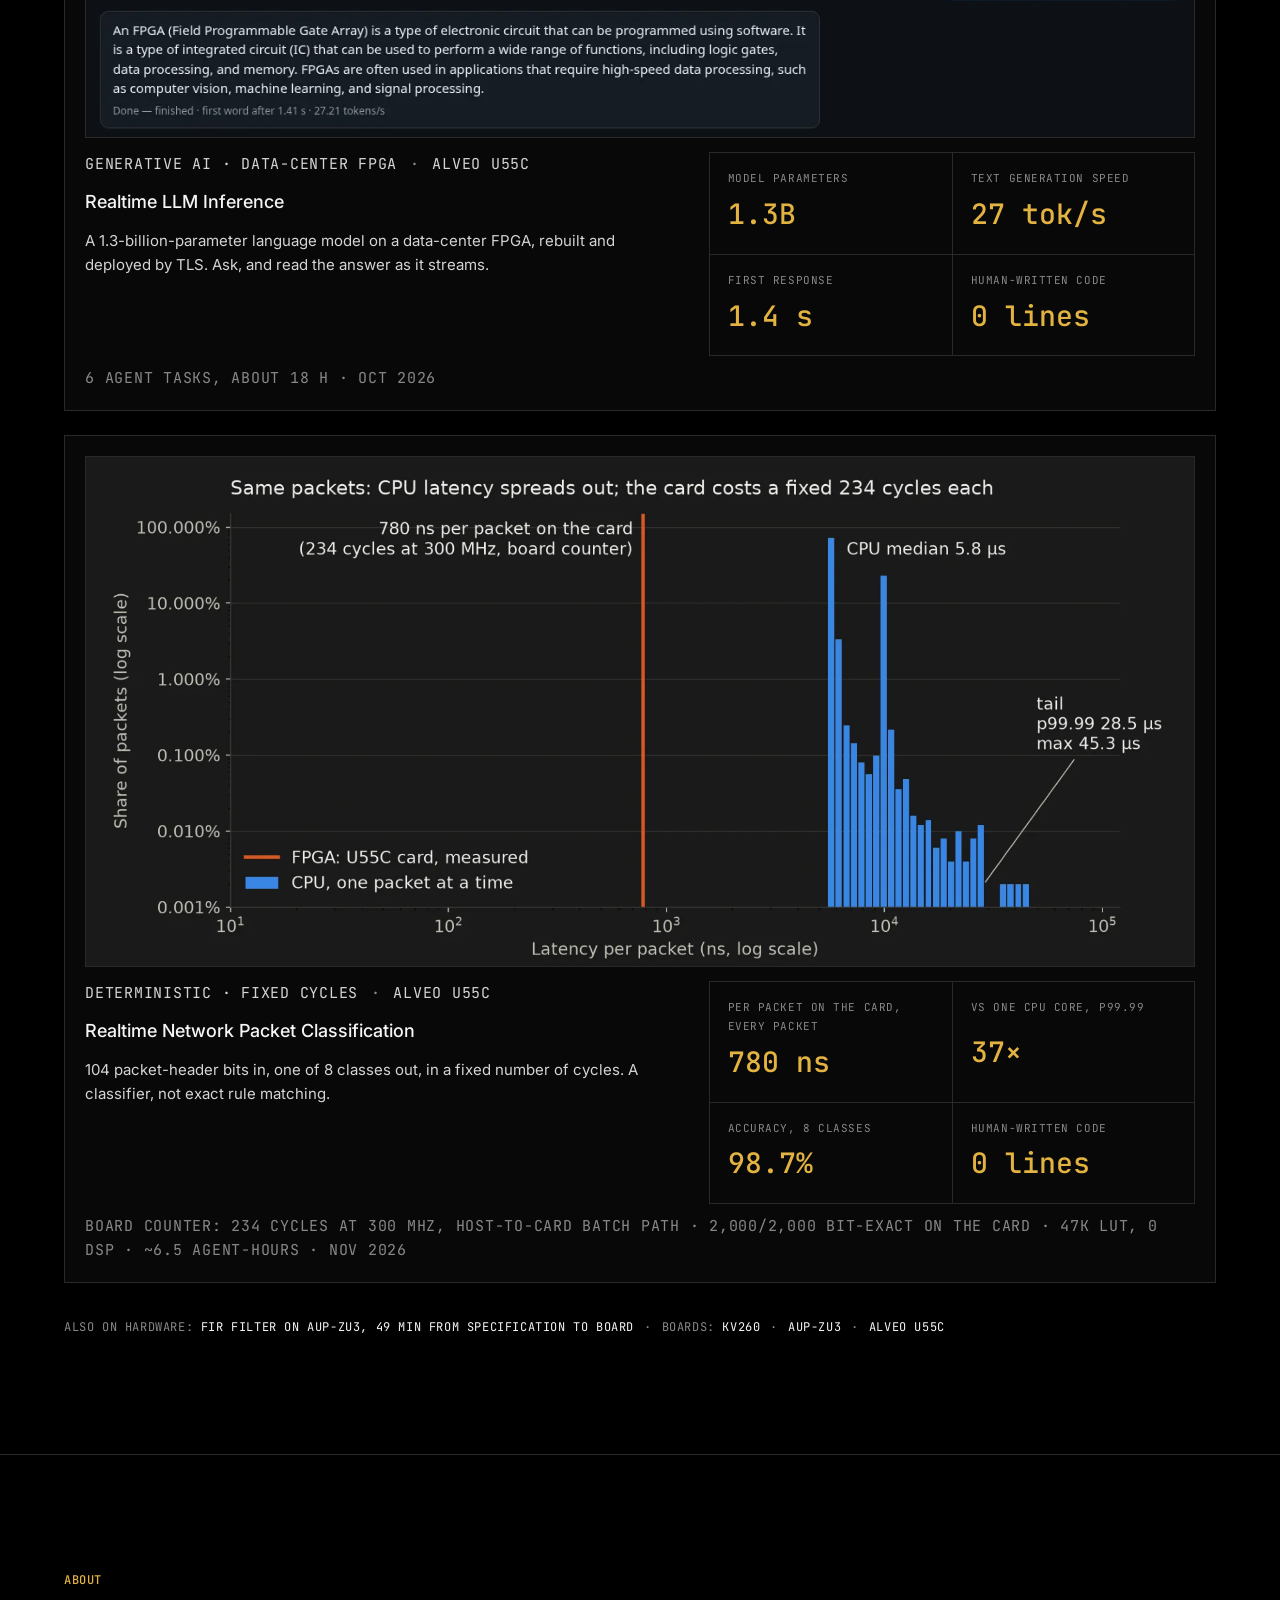
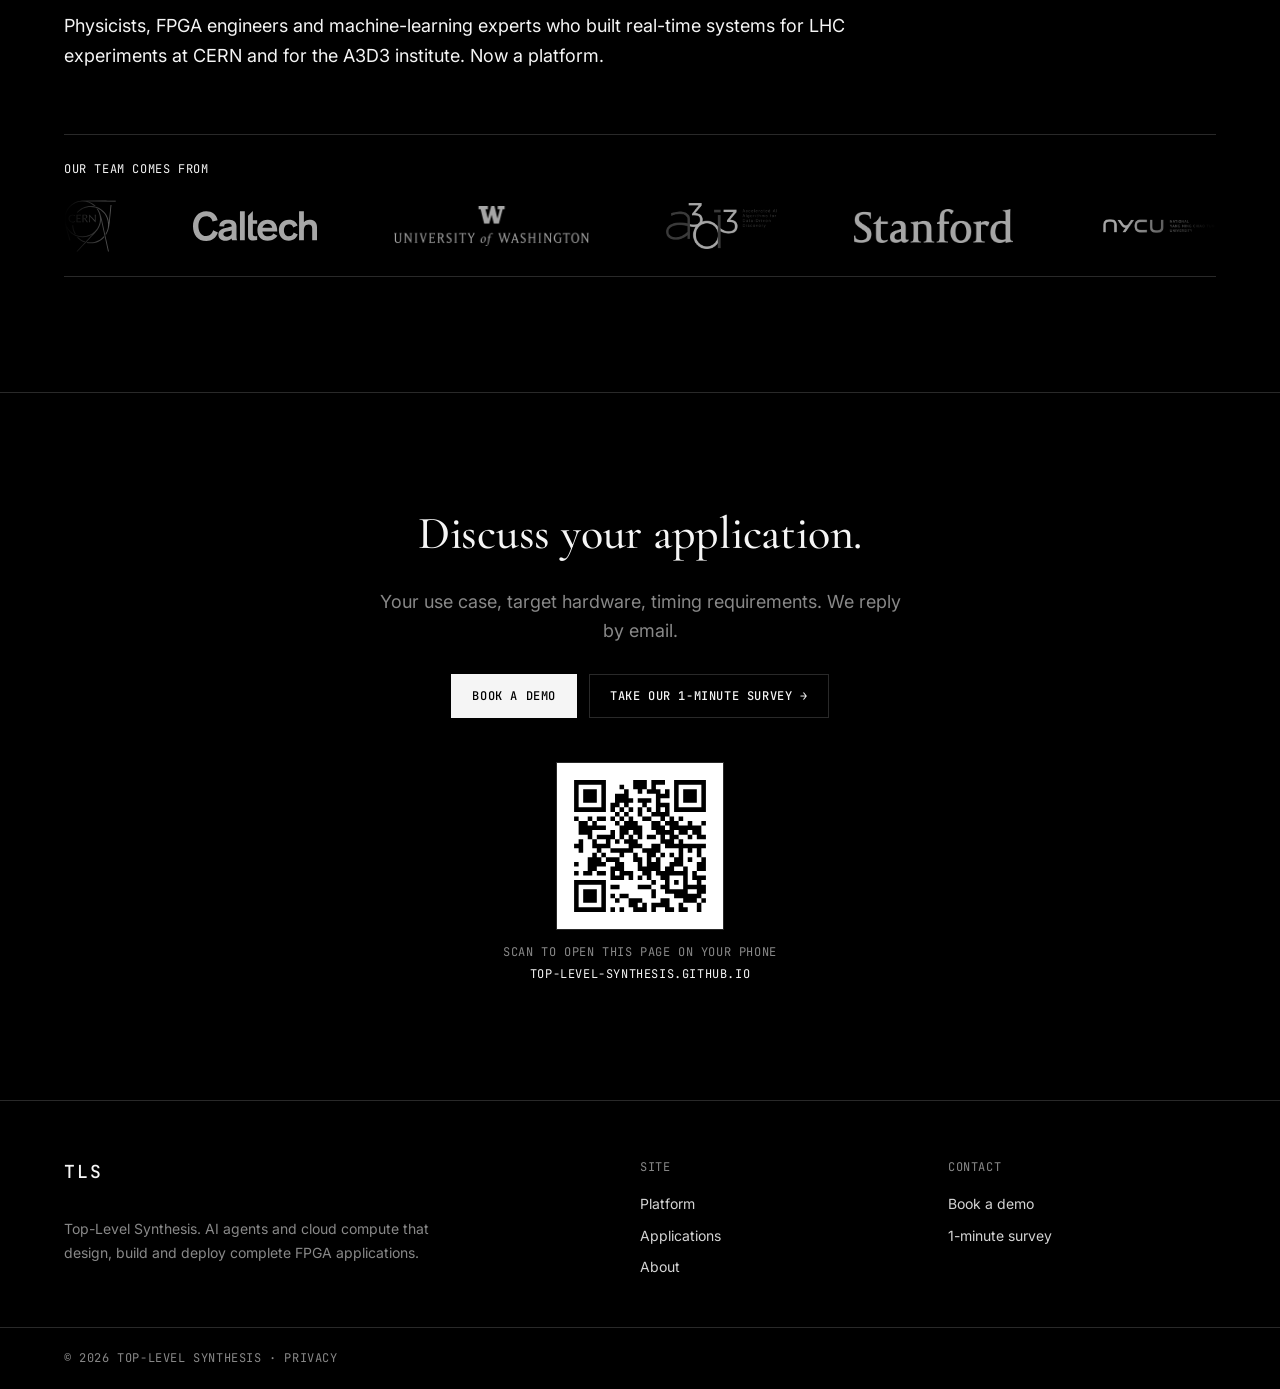
==== commit 86adaa31: "publish: a9cf5eb" ====
--- a/index.html
+++ b/index.html
@@ -153,7 +153,7 @@
     <header class="section-head">
       <p class="eyebrow">APPLICATIONS</p>
       <h2 class="display-md">Complete systems, <em>from a conversation.</em></h2>
-      <p class="lede">Four applications. Three on real hardware now, the fourth on its way to the board. Every number from the session record.</p>
+      <p class="lede">Four applications on real hardware. Every number from the session record.</p>
     </header>
 
     <div class="bento">
@@ -211,21 +211,21 @@
 
       <article class="card card-wide card-row">
         <div class="card-media card-media-wide">
-          <img src="assets/app_cls_latency.webp" width="1720" height="800" loading="lazy" alt="Chart: same model, same packets. CPU per-packet latency spreads from 5.8 microseconds median to a 45 microsecond tail; the FPGA design answers every packet in 33 nanoseconds, a single fixed value">
+          <img src="assets/app_cls_latency_u55c.webp" width="1720" height="790" loading="lazy" alt="Chart: same packets. CPU per-packet latency spreads from 5.8 microseconds median to a 45 microsecond tail; the U55C card costs a fixed 234 cycles, 780 nanoseconds, per packet">
         </div>
         <div class="card-body">
           <div class="card-text">
-            <p class="mono card-board">Deterministic · fixed cycles <span class="sep">·</span> Alveo U55C, in progress</p>
+            <p class="mono card-board">Deterministic · fixed cycles <span class="sep">·</span> Alveo U55C</p>
             <h3>Realtime Network Packet Classification</h3>
             <p>104 packet-header bits in, one of 8 classes out, in a fixed number of cycles. A classifier, not exact rule matching.</p>
           </div>
           <dl class="stats card-stats n4">
-            <div><dt>fixed latency (design value)</dt><dd>10 cycles</dd></div>
-            <div><dt>per packet, 300 MHz (design value)</dt><dd>33 ns</dd></div>
+            <div><dt>per packet on the card, every packet</dt><dd>780 ns</dd></div>
+            <div><dt>vs one CPU core, p99.99</dt><dd>37×</dd></div>
             <div><dt>accuracy, 8 classes</dt><dd>98.7%</dd></div>
             <div><dt>human-written code</dt><dd>0 lines</dd></div>
           </dl>
-          <p class="mono card-foot"><span class="dim">Virtual board, bit-exact · CPU p99.99 28.5 <span class="unit">µs</span> · U55C pending</span></p>
+          <p class="mono card-foot"><span class="dim">Board counter: 234 cycles at 300 MHz, host-to-card batch path · 2,000/2,000 bit-exact on the card · 47k LUT, 0 DSP · ~6.5 agent-hours · Nov 2026</span></p>
         </div>
       </article>
     </div>
--- a/style.css
+++ b/style.css
@@ -287,8 +287,8 @@
 .card-cta { justify-self: start; height: 40px; padding: 0 18px; }
 .card-body .card-cta { grid-column: 1 / -1; }
 .footer-bottom a { color: var(--muted); } .footer-bottom a:hover { color: var(--fg); }
-.card-row .card-media-wide img[src$="app_cls_latency.webp"] { aspect-ratio: 1720 / 800; object-fit: contain; background: #171717; }
-@media (max-width: 720px) { .card-row .card-media-wide img[src$="app_cls_latency.webp"] { aspect-ratio: 1720 / 800; object-position: center; } }
+.card-row .card-media-wide img[src$="app_cls_latency_u55c.webp"] { aspect-ratio: 1720 / 790; object-fit: contain; background: #171717; }
+@media (max-width: 720px) { .card-row .card-media-wide img[src$="app_cls_latency_u55c.webp"] { aspect-ratio: 1720 / 790; object-position: center; } }
 .unit { text-transform: none; }
 .card-stats.n2 { grid-template-columns: repeat(2, 1fr); }
 .card-stats.n2 dd { font-size: clamp(30px, 3vw, 44px); }
@@ -298,3 +298,4 @@
 .qr figcaption { text-align: center; line-height: 1.8; color: var(--fg); }
 .card-media:has(> .wide) { background: #000; }
 .card-media > .wide { aspect-ratio: 1080 / 530; object-fit: contain; }
+[hidden] { display: none !important; }
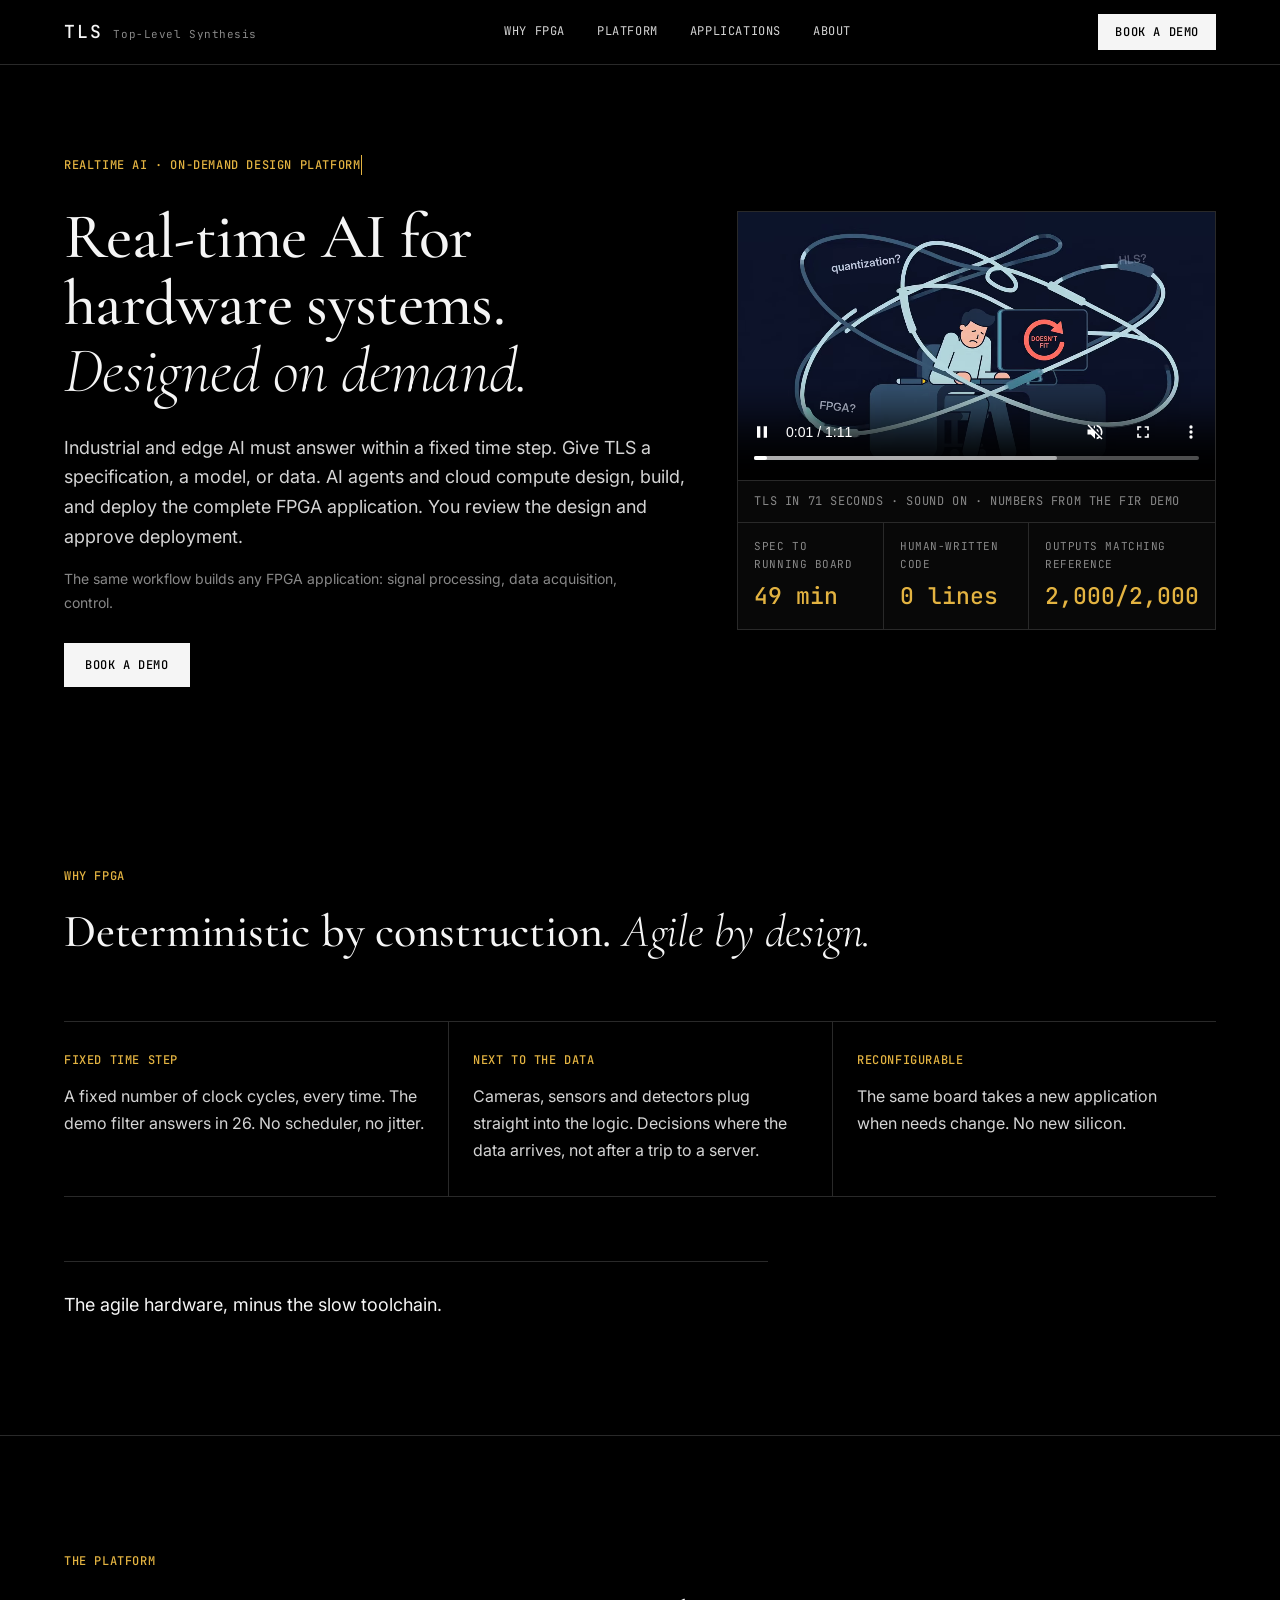
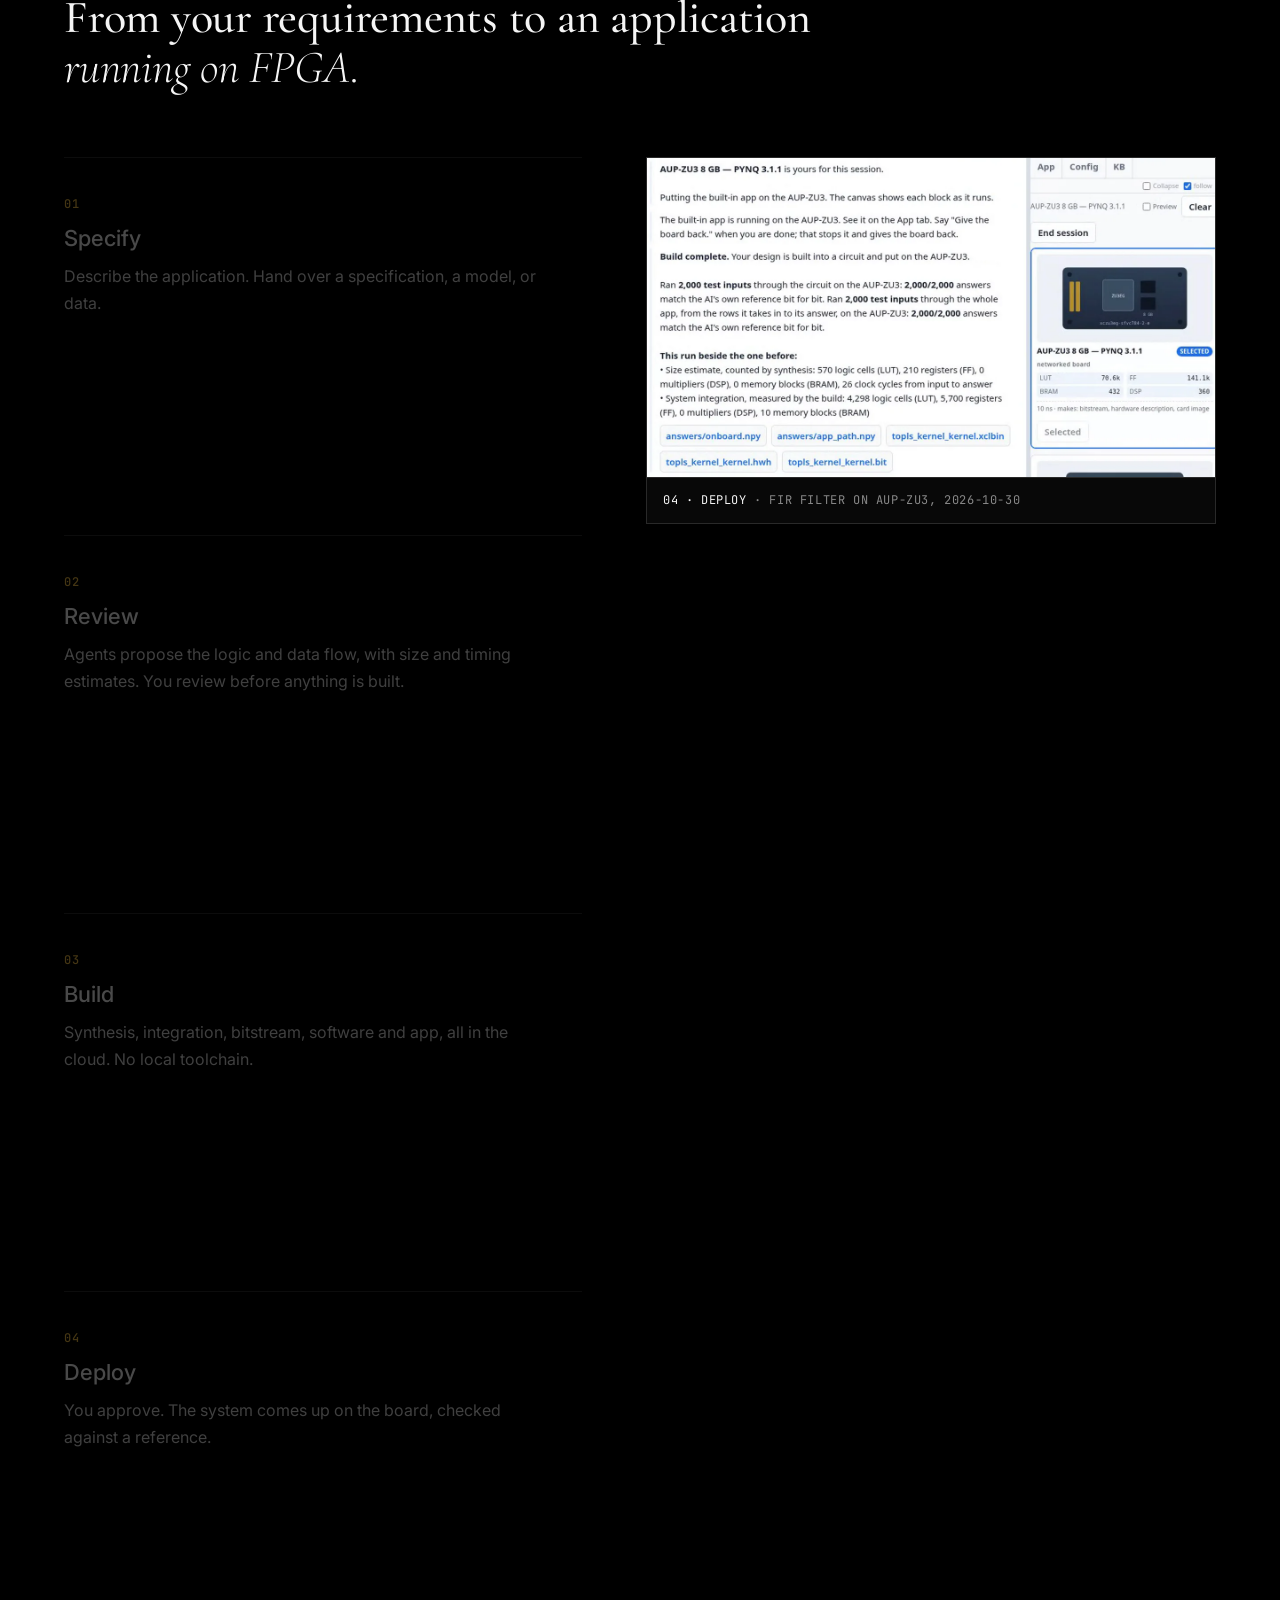
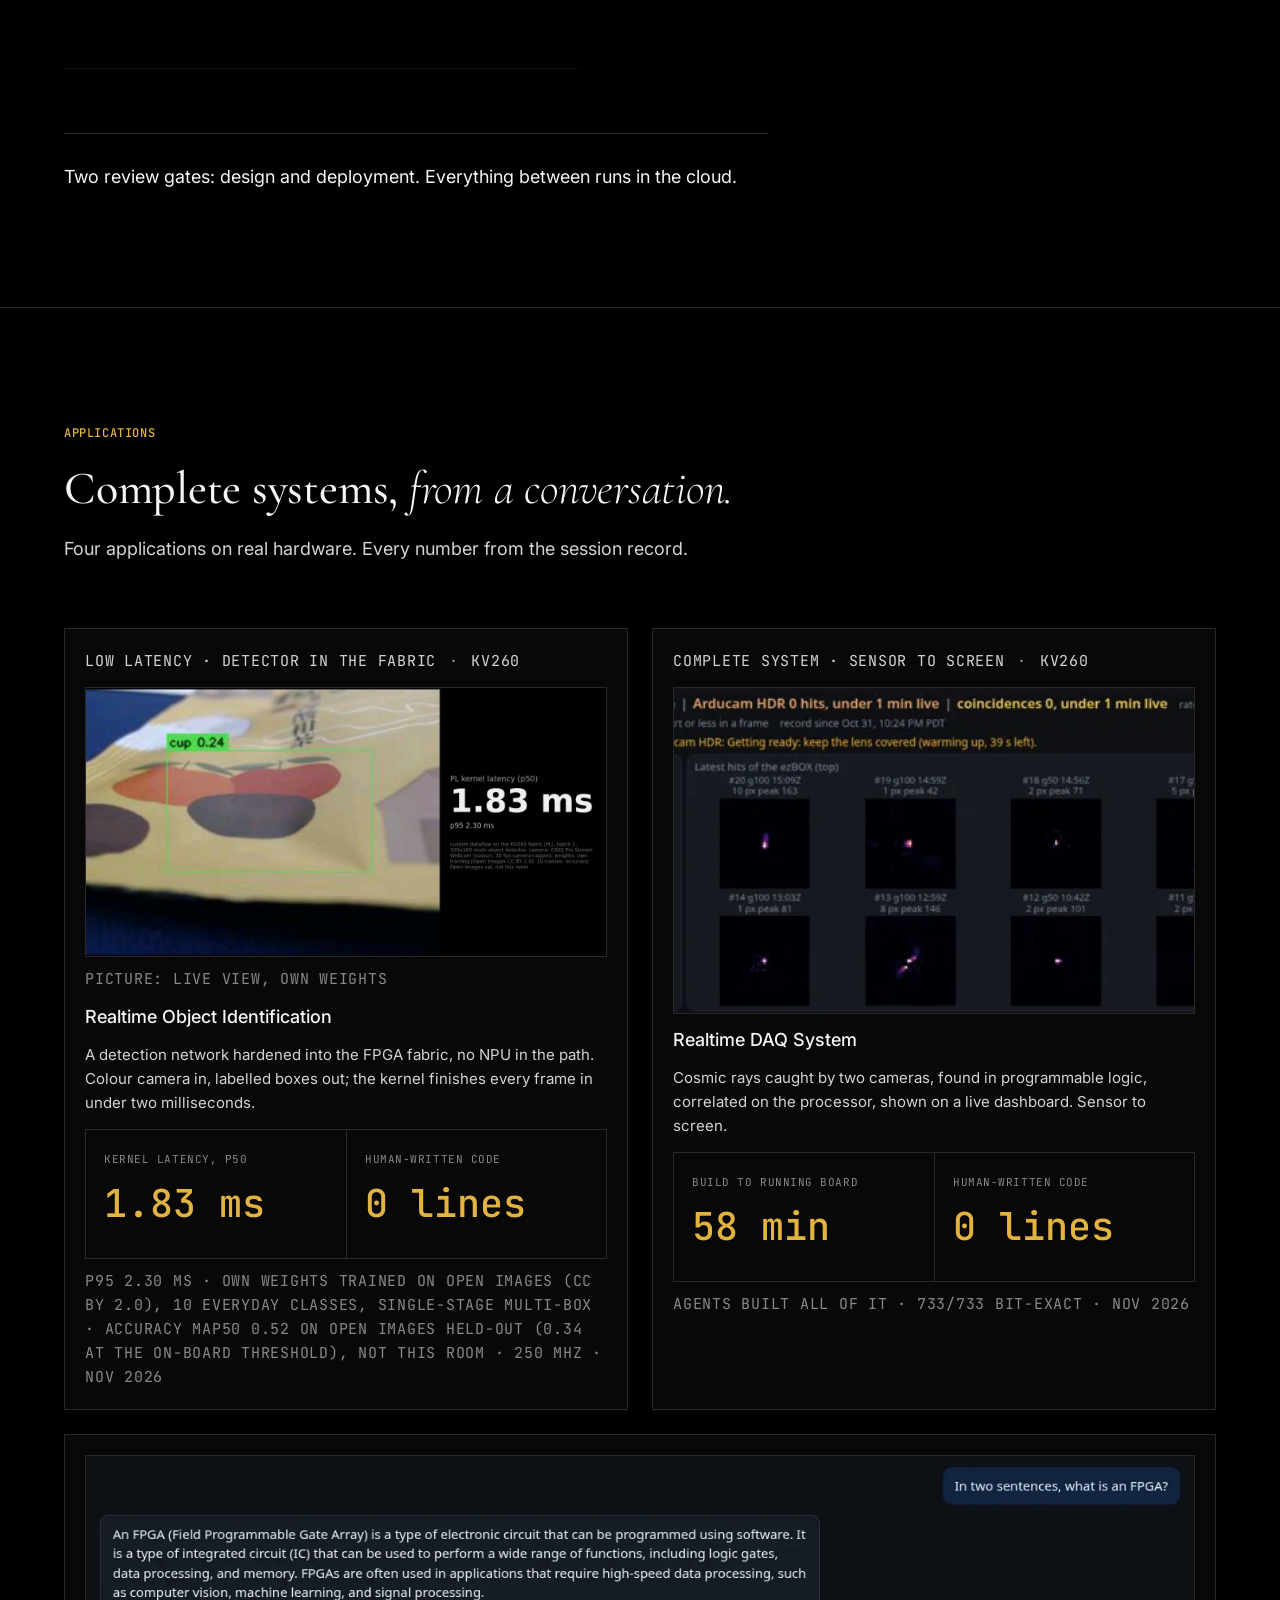
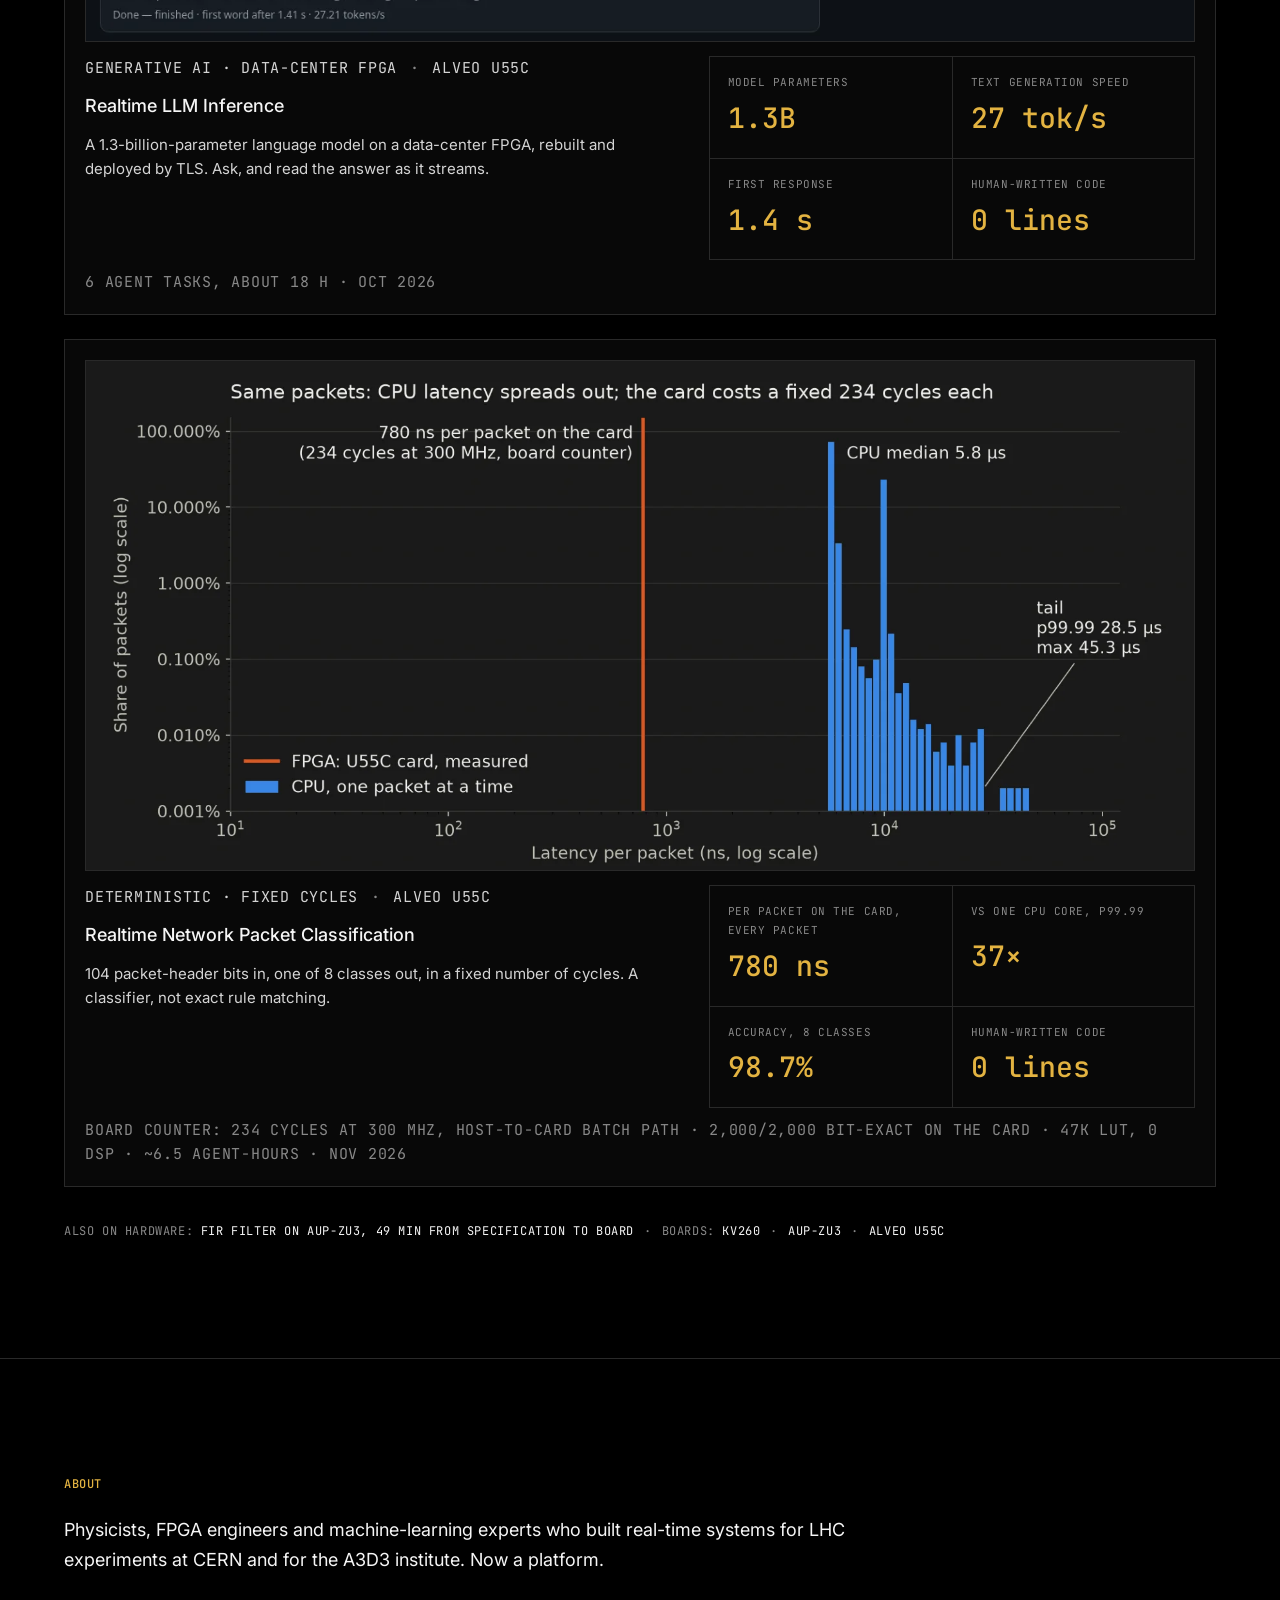
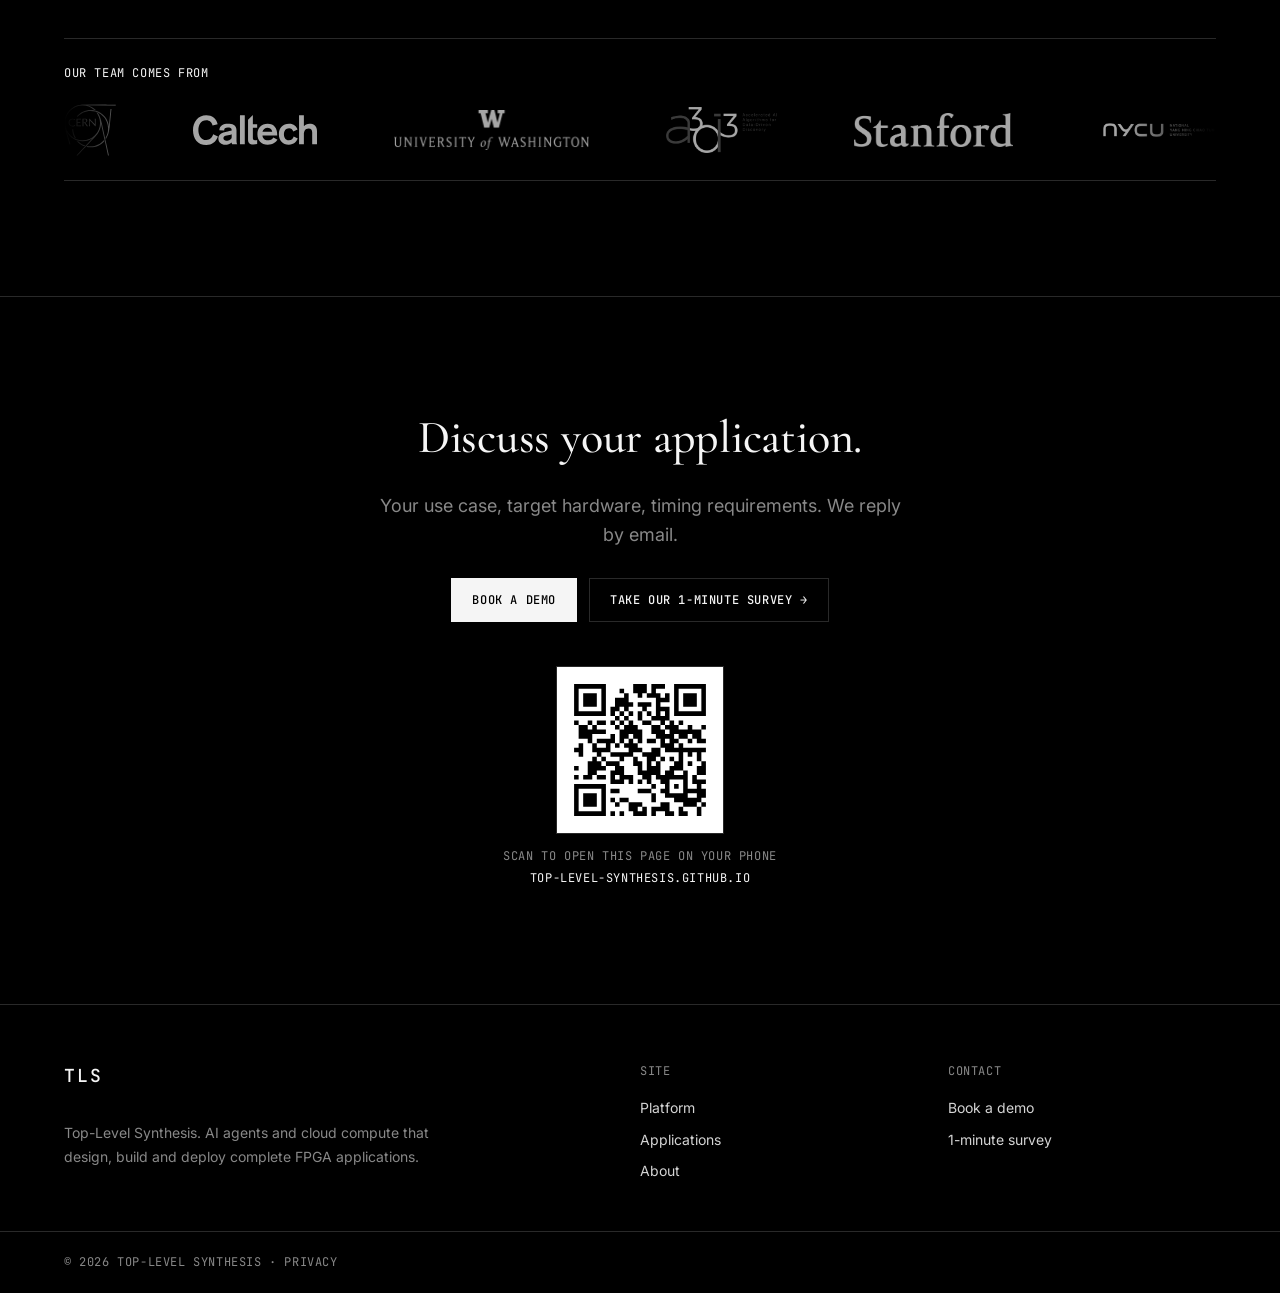
==== commit 71196a0d: "publish: 095cd69" ====
--- a/index.html
+++ b/index.html
@@ -158,19 +158,18 @@
 
     <div class="bento">
       <article class="card">
-        <p class="mono card-board">Low latency · camera rate <span class="sep">·</span> KV260</p>
+        <p class="mono card-board">Low latency · detector in the fabric <span class="sep">·</span> KV260</p>
         <div class="card-media">
-          <img class="pane" src="assets/app_detect_kv260_pane.webp" width="640" height="1216" loading="lazy" alt="Live view from the KV260: camera frame with a labelled object and the on-board readouts">
-        </div>
+          <img class="wide" src="assets/app_plyolo_mc_kv260.webp" width="1280" height="660" loading="lazy" alt="Live view from the KV260: colour camera frame with a labelled detection box, and the kernel latency readout">
+        </div>
+        <p class="mono card-foot"><span class="dim">Picture: live view, own weights</span></p>
         <h3>Realtime Object Identification</h3>
-        <p>A YOLO detector on the board's AI engine. Live camera in, labelled objects out, at camera rate. Running now on a KV260.</p>
-        <dl class="stats card-stats n4">
-          <div><dt>live frame rate</dt><dd>30 fps</dd></div>
-          <div><dt>model inference time</dt><dd>26 ms</dd></div>
-          <div><dt>to running board</dt><dd>3 min</dd></div>
+        <p>A detection network hardened into the FPGA fabric, no NPU in the path. Colour camera in, labelled boxes out; the kernel finishes every frame in under two milliseconds.</p>
+        <dl class="stats card-stats n2">
+          <div><dt>kernel latency, p50</dt><dd>1.83 ms</dd></div>
           <div><dt>human-written code</dt><dd>0 lines</dd></div>
         </dl>
-        <p class="mono card-foot"><span class="dim">YOLOv2 VOC 448×448 · live Nov 2026 · fabric version with own weights coming</span></p>
+        <p class="mono card-foot"><span class="dim">p95 2.30 ms · own weights trained on Open Images (CC BY 2.0), 10 everyday classes, single-stage multi-box · accuracy mAP50 0.52 on Open Images held-out (0.34 at the on-board threshold), not this room · 250 MHz · Nov 2026</span></p>
         <a class="btn btn-outline card-cta live-link" data-live="detect" href="https://topls-1x.nrp-nautilus.io/go/detect" hidden>Watch it live →</a>
       </article>
 
--- a/style.css
+++ b/style.css
@@ -297,5 +297,5 @@
 .qr img { width: 168px; height: 168px; padding: 8px; border: 1px solid var(--line); background: #ffffff; }
 .qr figcaption { text-align: center; line-height: 1.8; color: var(--fg); }
 .card-media:has(> .wide) { background: #000; }
-.card-media > .wide { aspect-ratio: 1080 / 530; object-fit: contain; }
+.card-media > .wide { aspect-ratio: 1280 / 660; object-fit: contain; }
 [hidden] { display: none !important; }
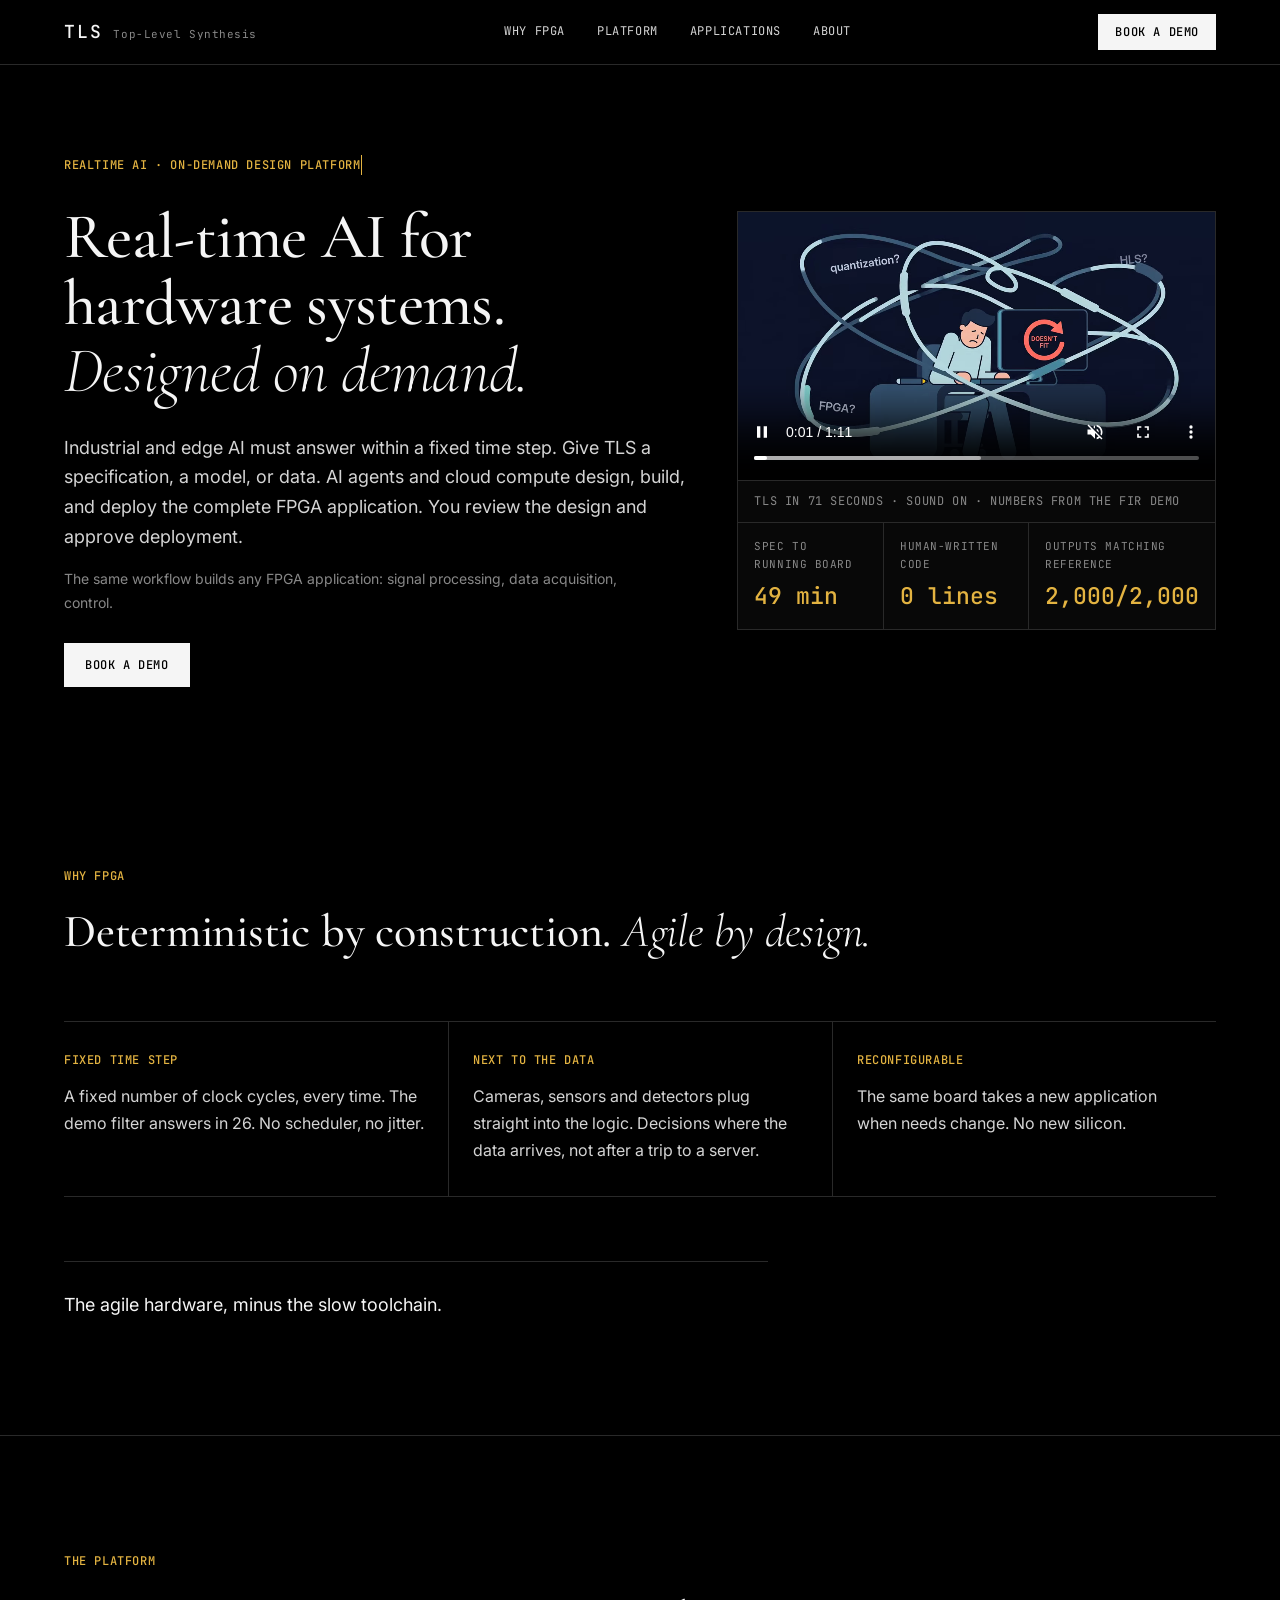
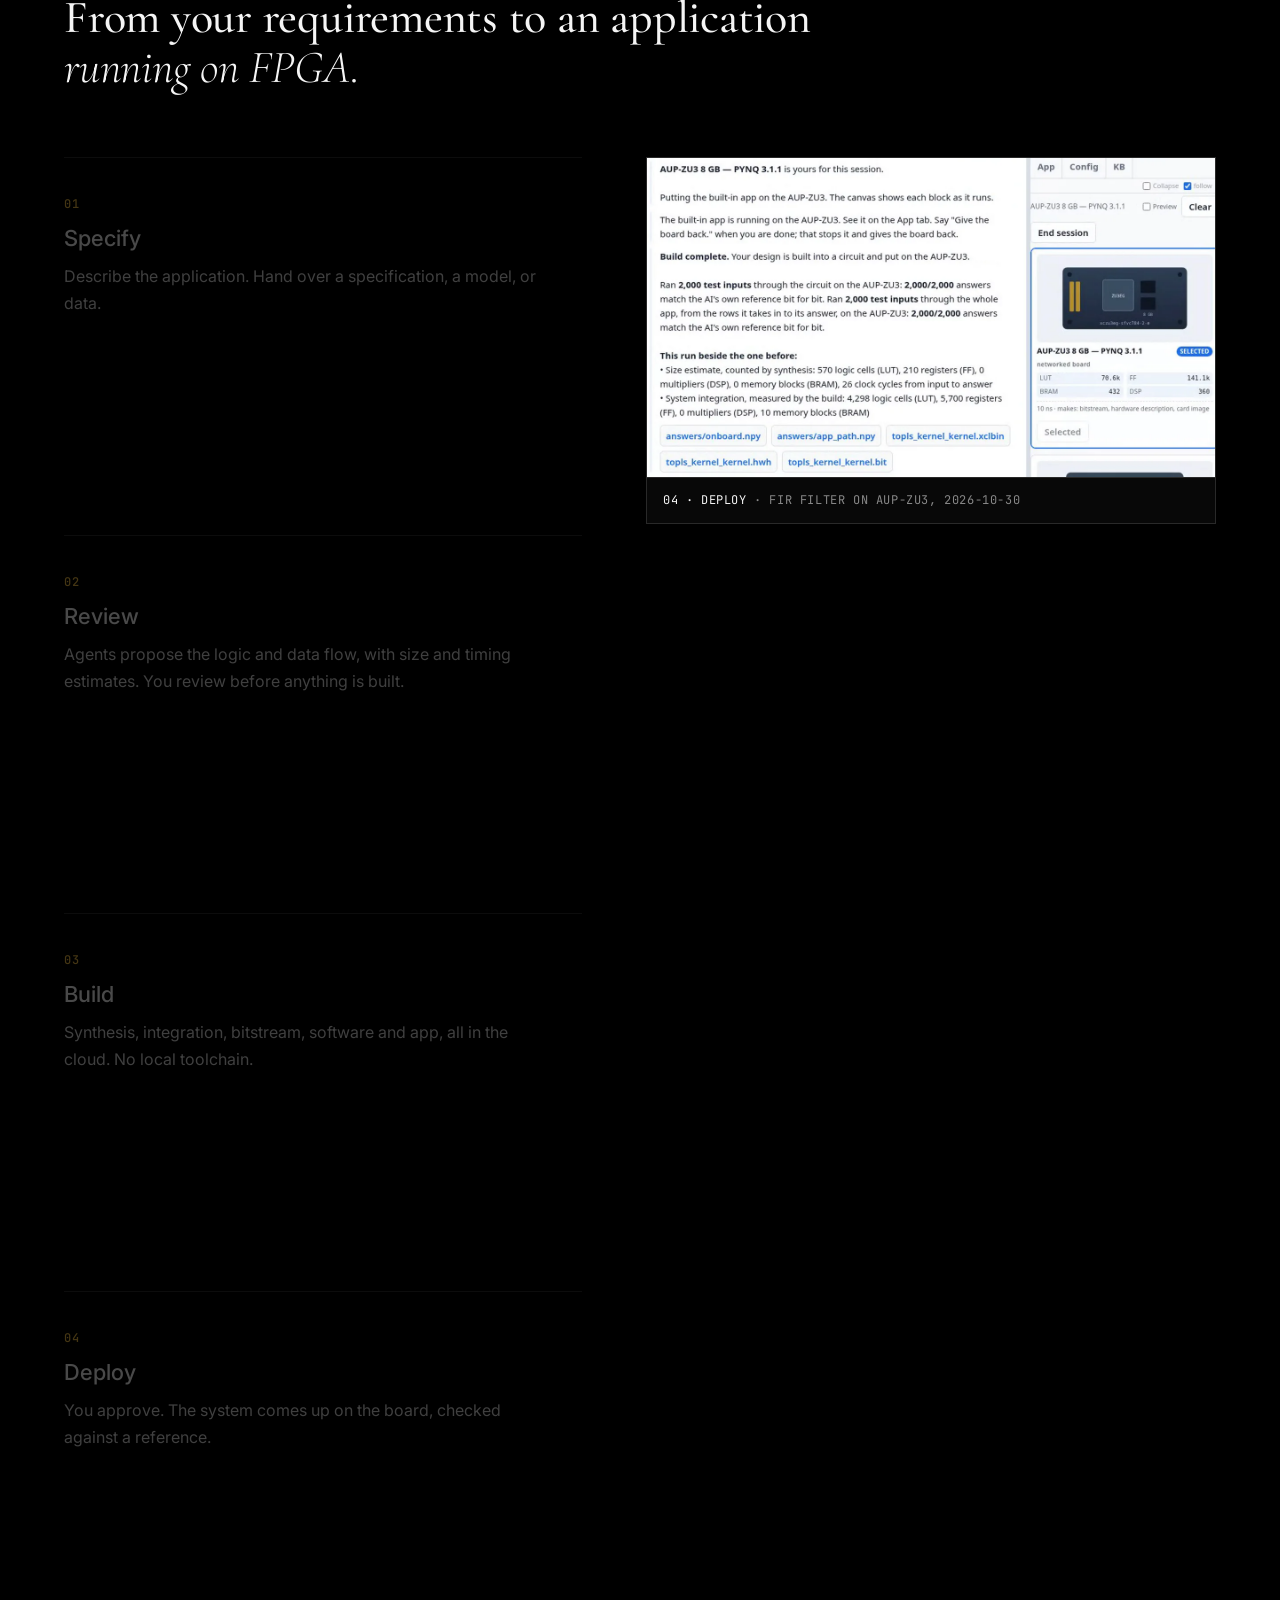
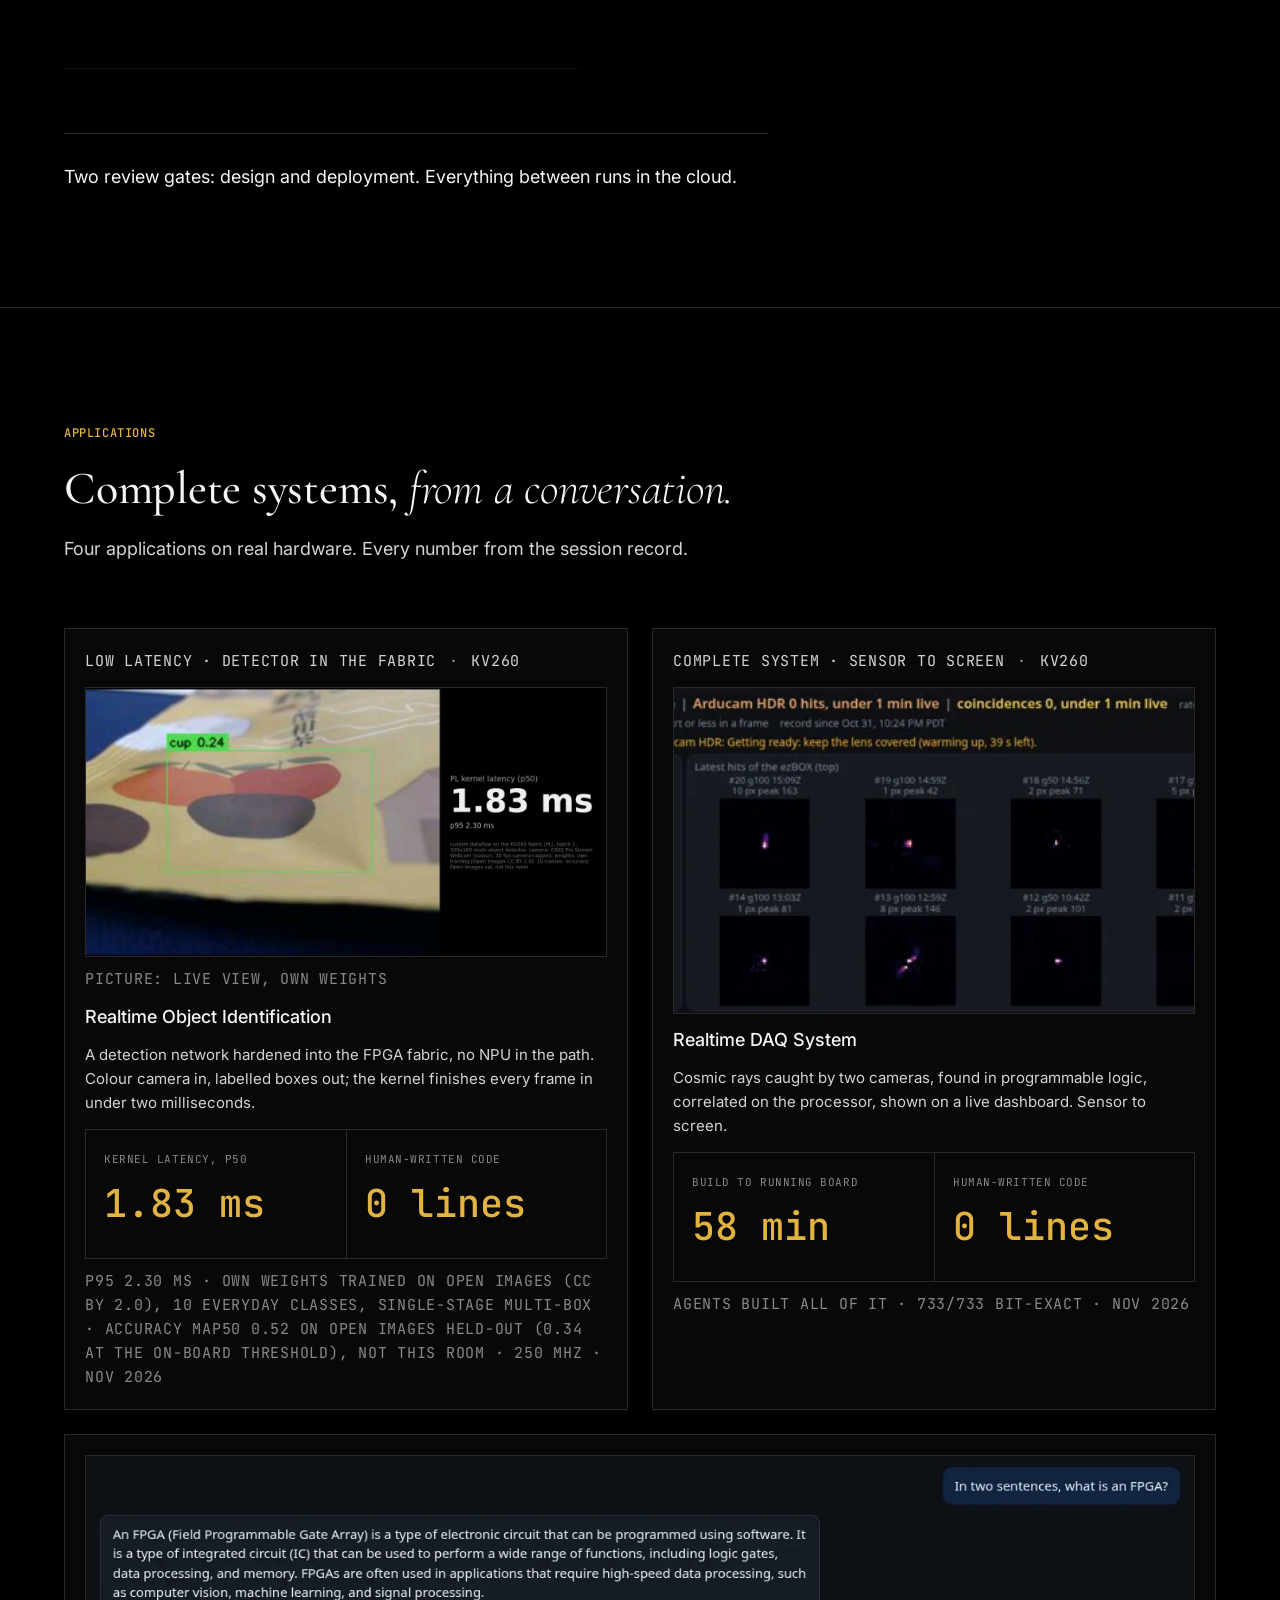
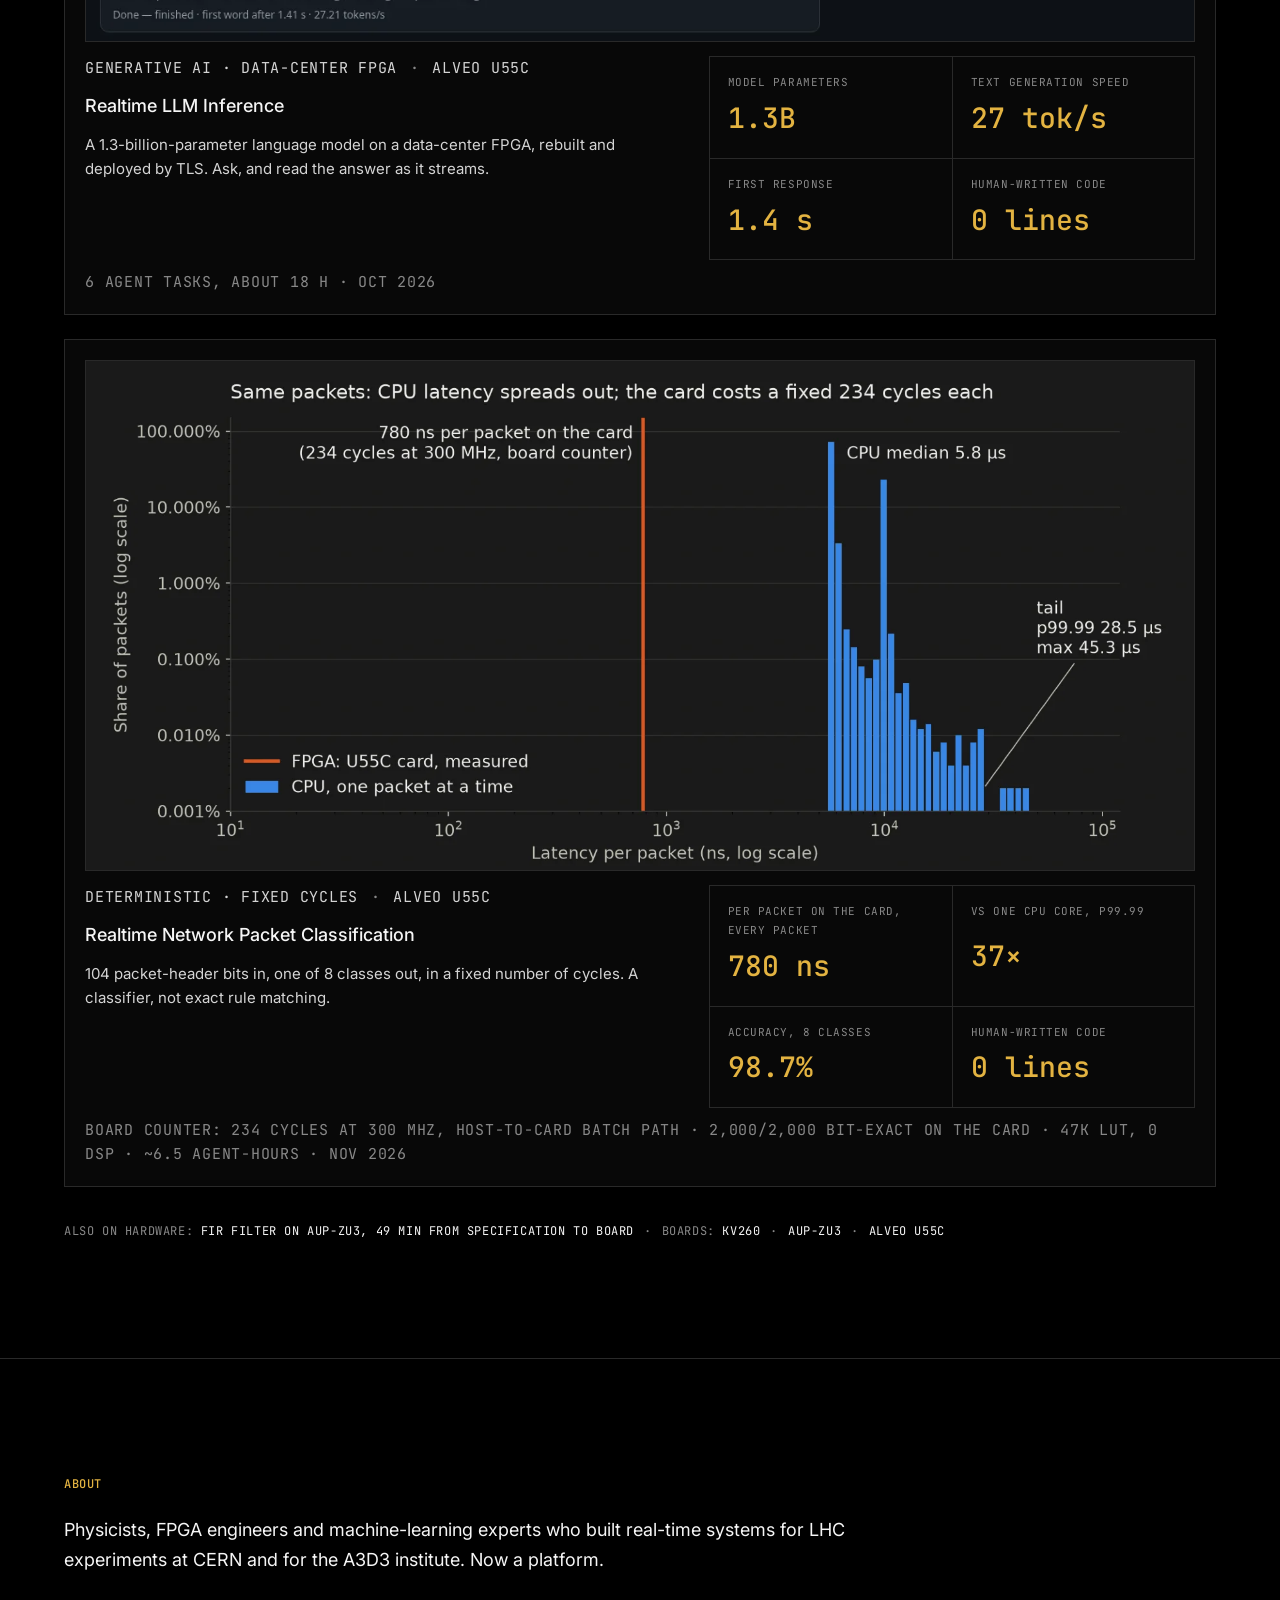
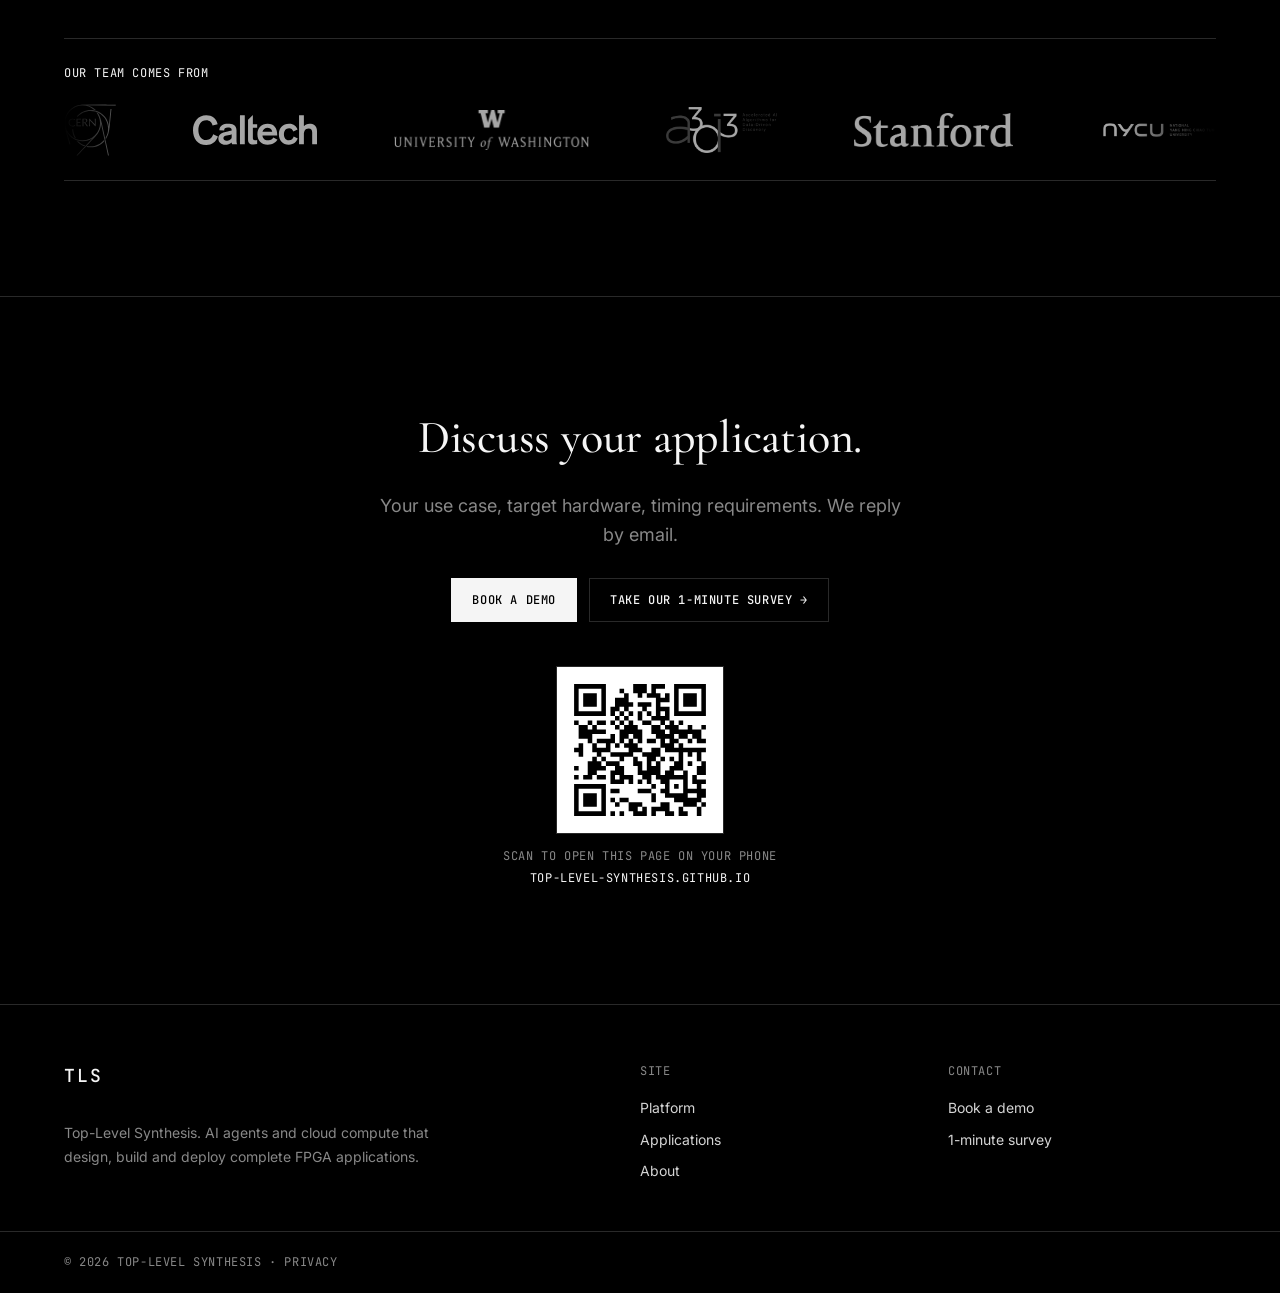
==== commit d0a4ba49: "publish: 1c7401e" ====
--- a/index.html
+++ b/index.html
@@ -314,7 +314,7 @@
     fetch('live.json', { cache: 'no-store' }).then(function (r) { return r.ok ? r.json() : null; }).then(function (d) {
       if (!d || !d.checked_at) return;
       var age = Date.now() - Date.parse(d.checked_at);
-      if (!(age < 20 * 60 * 1000)) return;
+      if (!(age < 60 * 60 * 1000)) return;
       links.forEach(function (a) { if (d[a.getAttribute('data-live')] === true) a.hidden = false; });
     }).catch(function () {});
   }
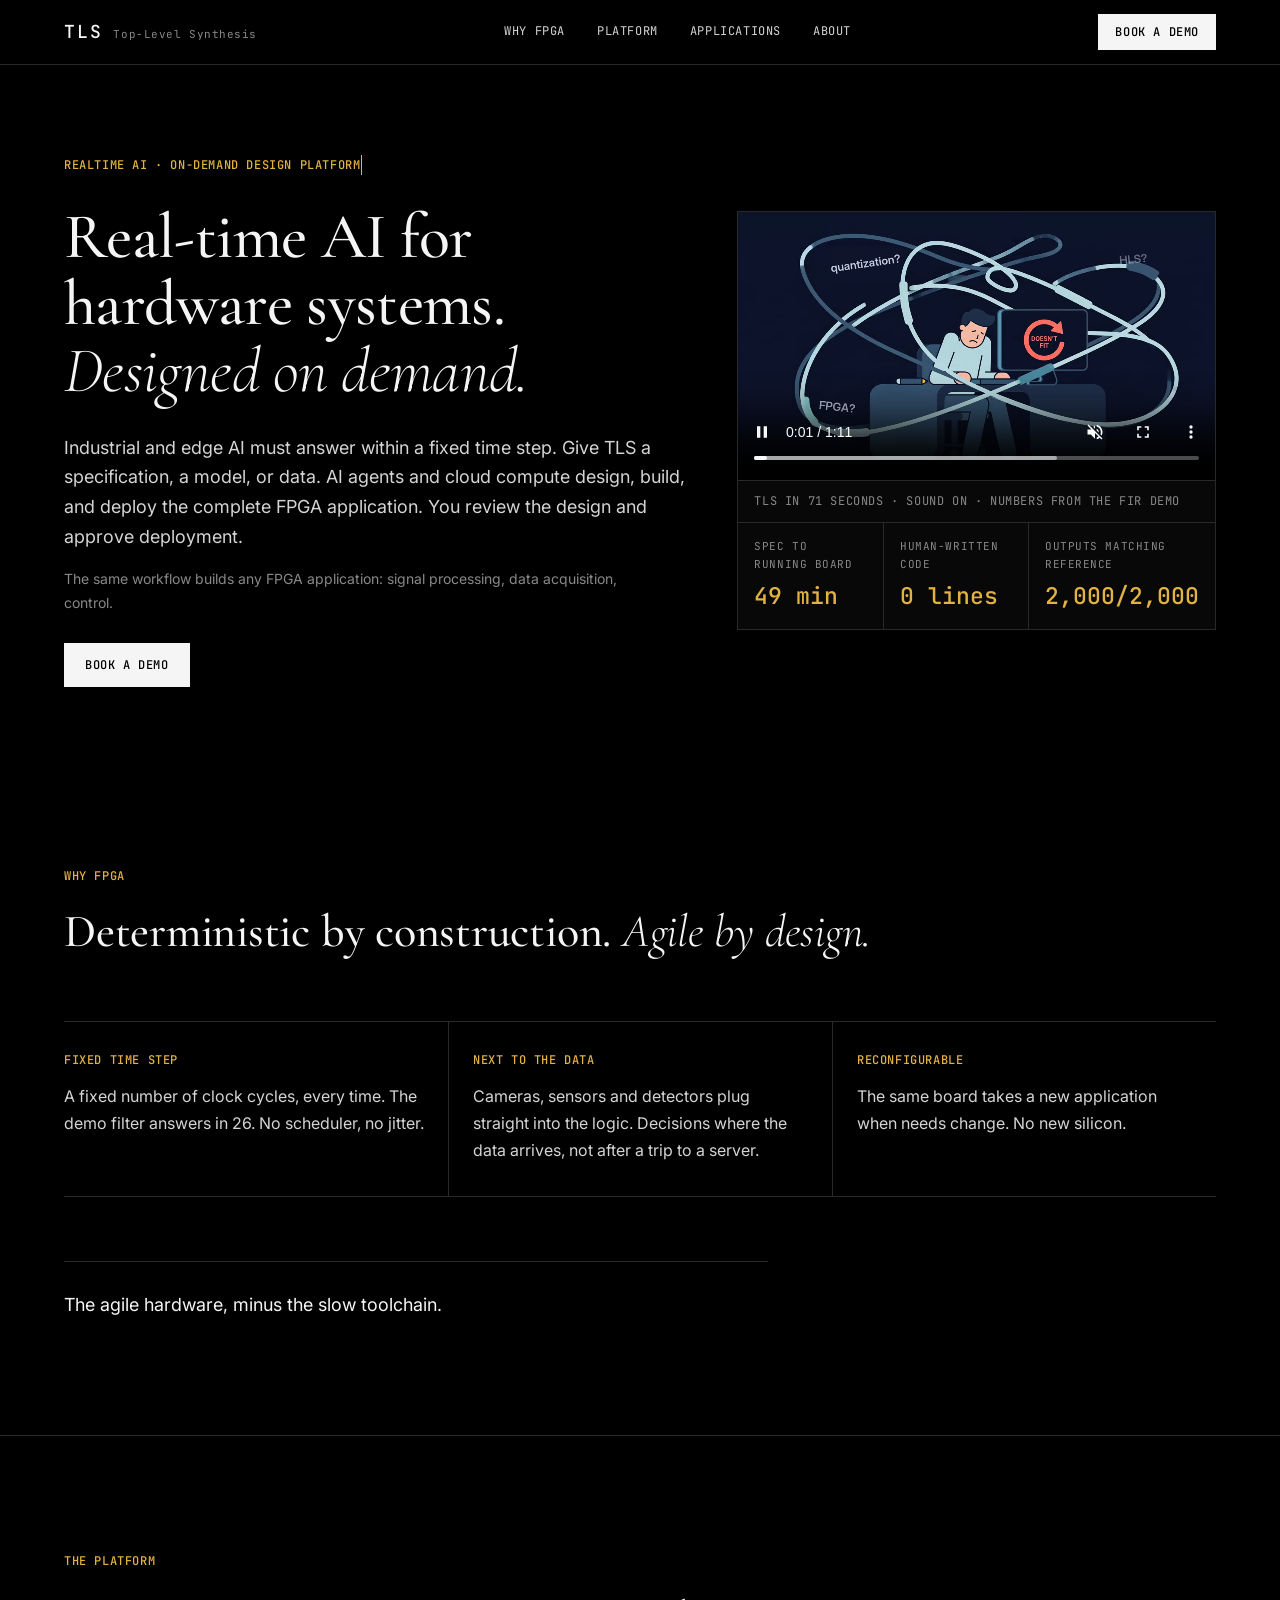
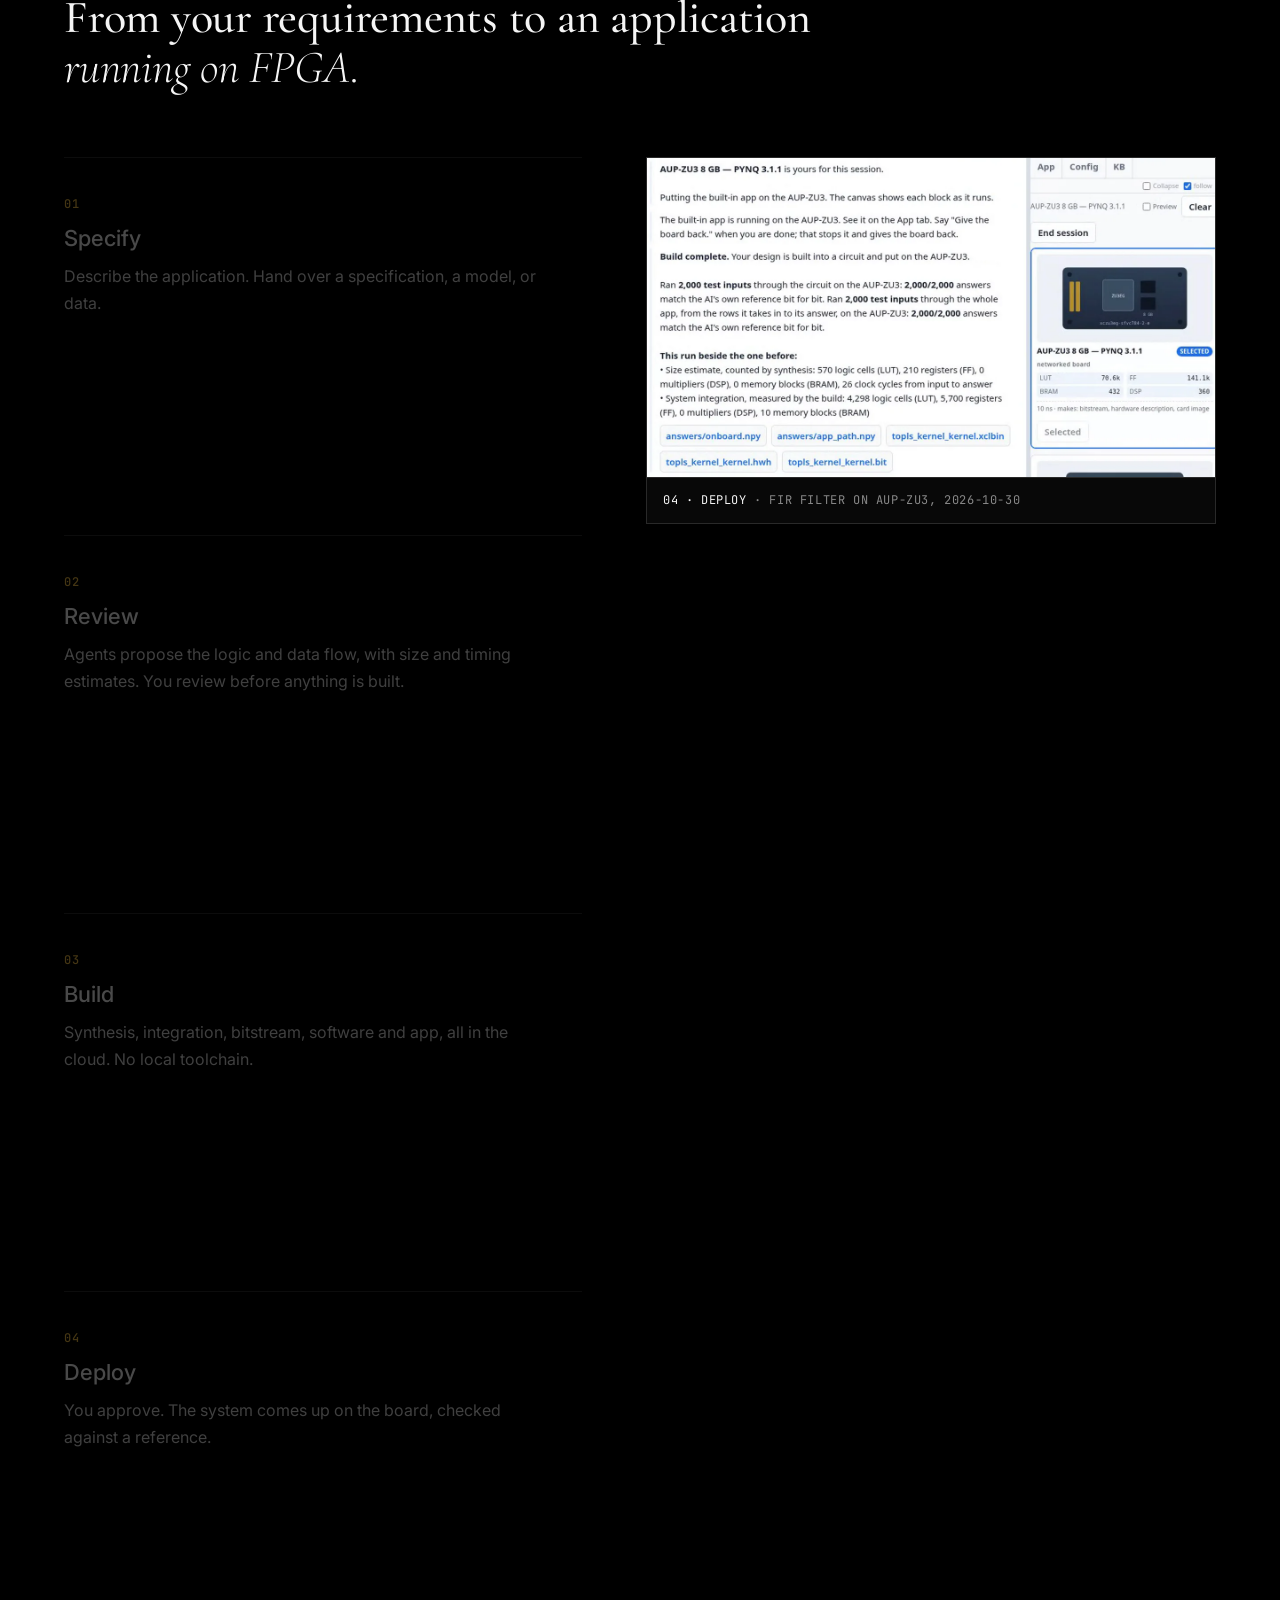
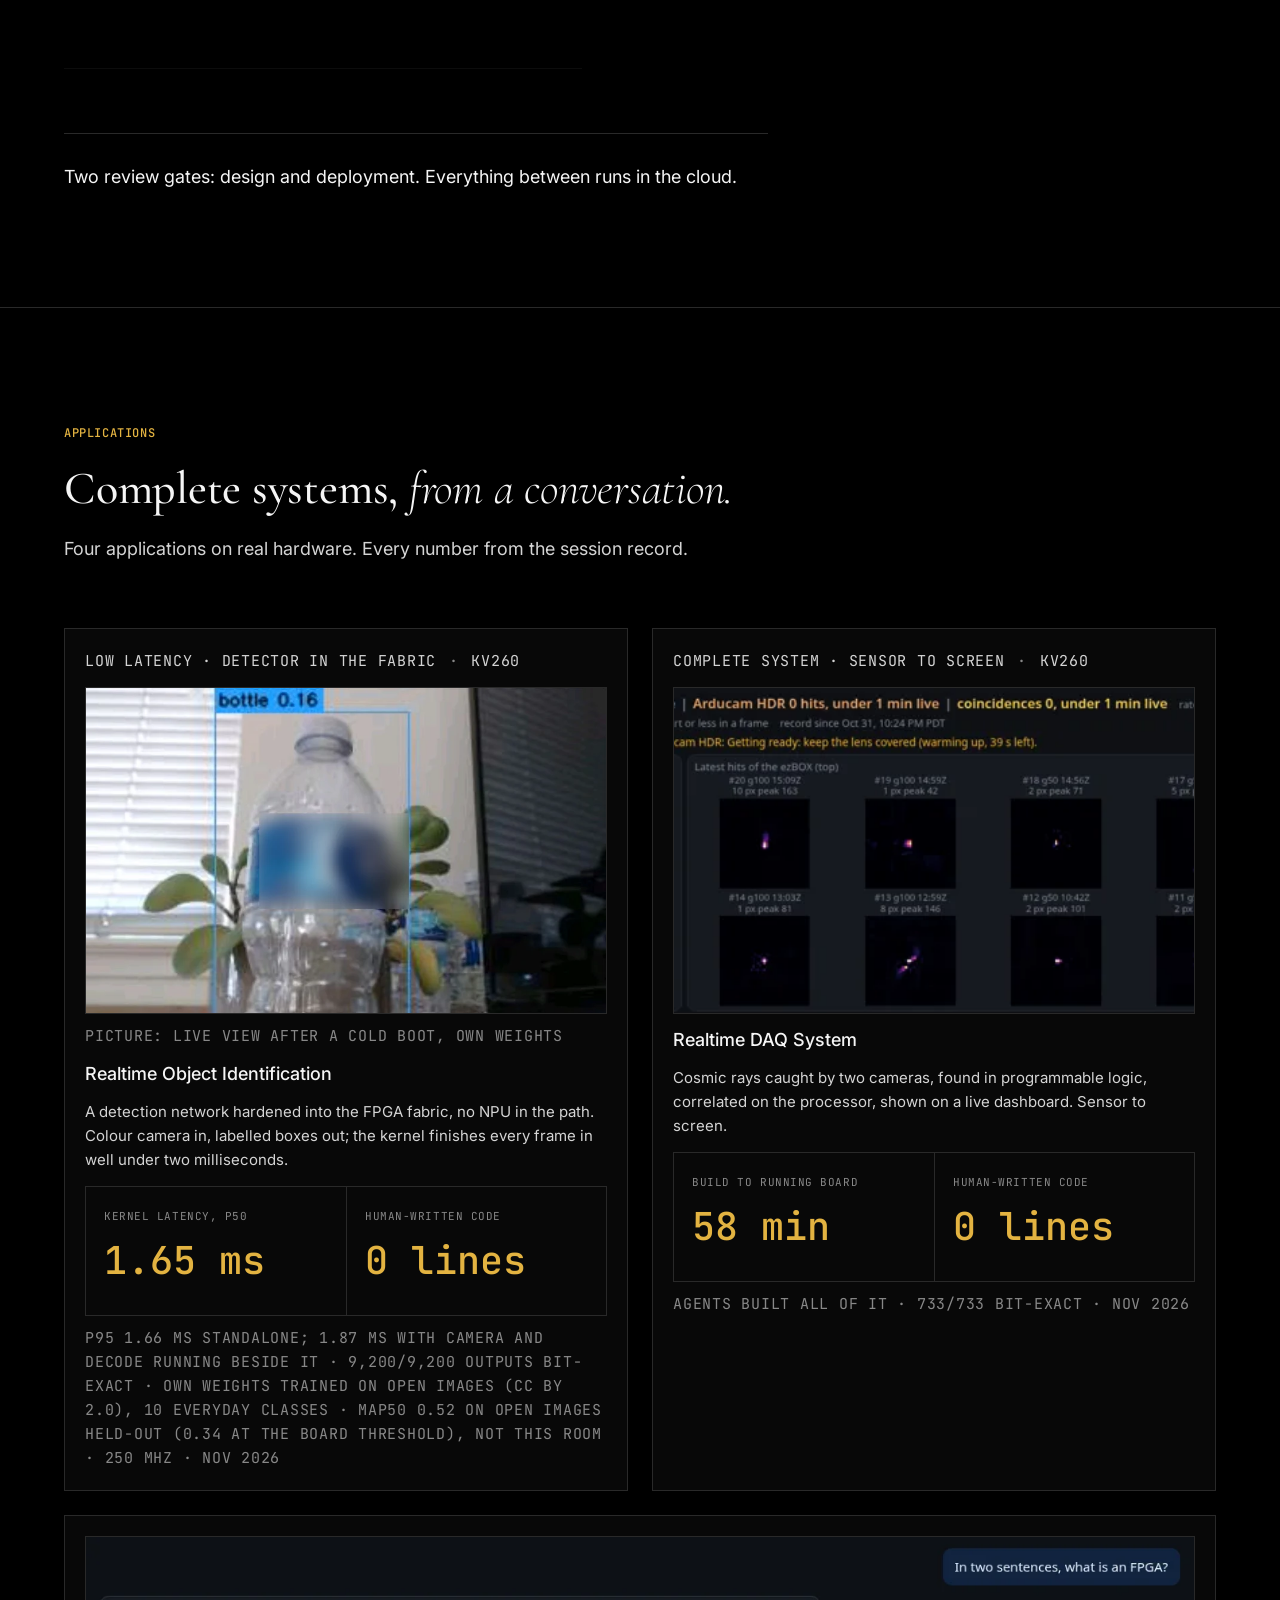
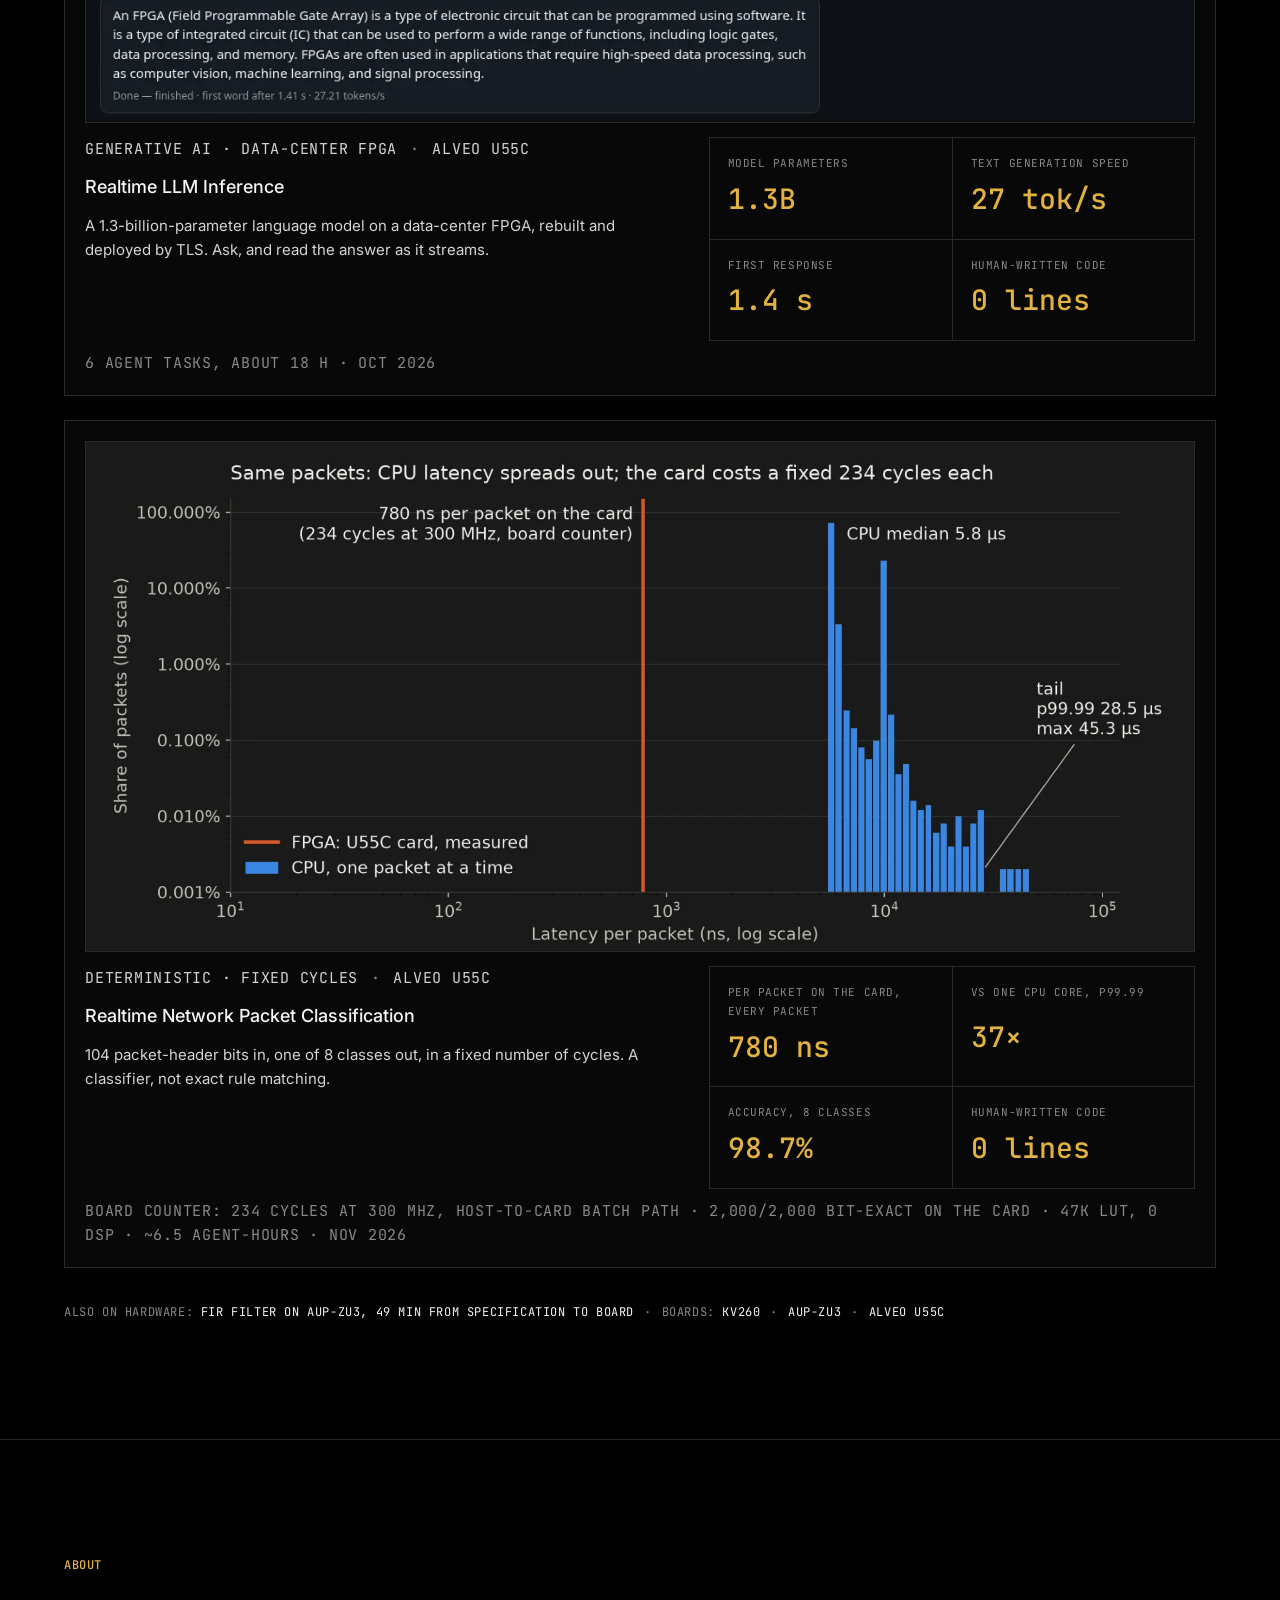
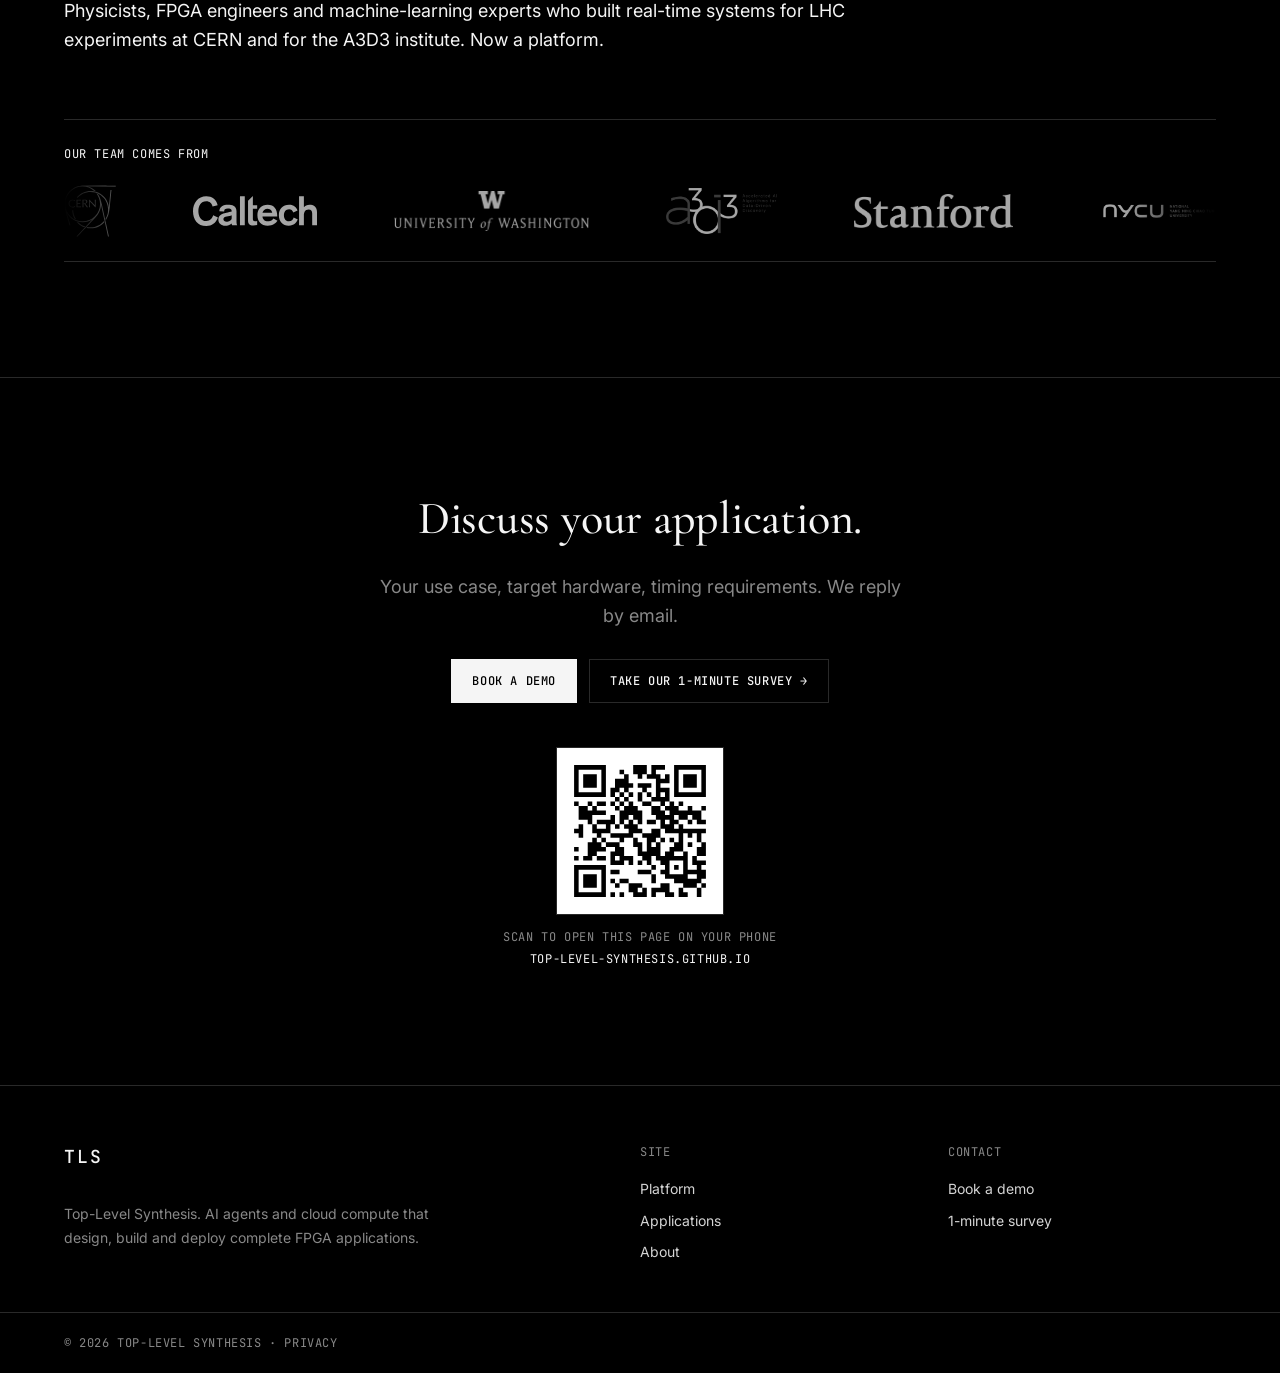
==== commit 8278e4f1: "publish: d1eb1a7" ====
--- a/index.html
+++ b/index.html
@@ -160,16 +160,16 @@
       <article class="card">
         <p class="mono card-board">Low latency · detector in the fabric <span class="sep">·</span> KV260</p>
         <div class="card-media">
-          <img class="wide" src="assets/app_plyolo_mc_kv260.webp" width="1280" height="660" loading="lazy" alt="Live view from the KV260: colour camera frame with a labelled detection box, and the kernel latency readout">
-        </div>
-        <p class="mono card-foot"><span class="dim">Picture: live view, own weights</span></p>
+          <img src="assets/app_plyolo_mc_bottle.webp" width="870" height="655" loading="lazy" alt="Live camera frame from the KV260 after a cold boot: a water bottle on a desk with a detection box labelled bottle">
+        </div>
+        <p class="mono card-foot"><span class="dim">Picture: live view after a cold boot, own weights</span></p>
         <h3>Realtime Object Identification</h3>
-        <p>A detection network hardened into the FPGA fabric, no NPU in the path. Colour camera in, labelled boxes out; the kernel finishes every frame in under two milliseconds.</p>
+        <p>A detection network hardened into the FPGA fabric, no NPU in the path. Colour camera in, labelled boxes out; the kernel finishes every frame in well under two milliseconds.</p>
         <dl class="stats card-stats n2">
-          <div><dt>kernel latency, p50</dt><dd>1.83 ms</dd></div>
+          <div><dt>kernel latency, p50</dt><dd>1.65 ms</dd></div>
           <div><dt>human-written code</dt><dd>0 lines</dd></div>
         </dl>
-        <p class="mono card-foot"><span class="dim">p95 2.30 ms · own weights trained on Open Images (CC BY 2.0), 10 everyday classes, single-stage multi-box · accuracy mAP50 0.52 on Open Images held-out (0.34 at the on-board threshold), not this room · 250 MHz · Nov 2026</span></p>
+        <p class="mono card-foot"><span class="dim">p95 1.66 ms standalone; 1.87 ms with camera and decode running beside it · 9,200/9,200 outputs bit-exact · own weights trained on Open Images (CC BY 2.0), 10 everyday classes · mAP50 0.52 on Open Images held-out (0.34 at the board threshold), not this room · 250 MHz · Nov 2026</span></p>
         <a class="btn btn-outline card-cta live-link" data-live="detect" href="https://topls-1x.nrp-nautilus.io/go/detect" hidden>Watch it live →</a>
       </article>
 
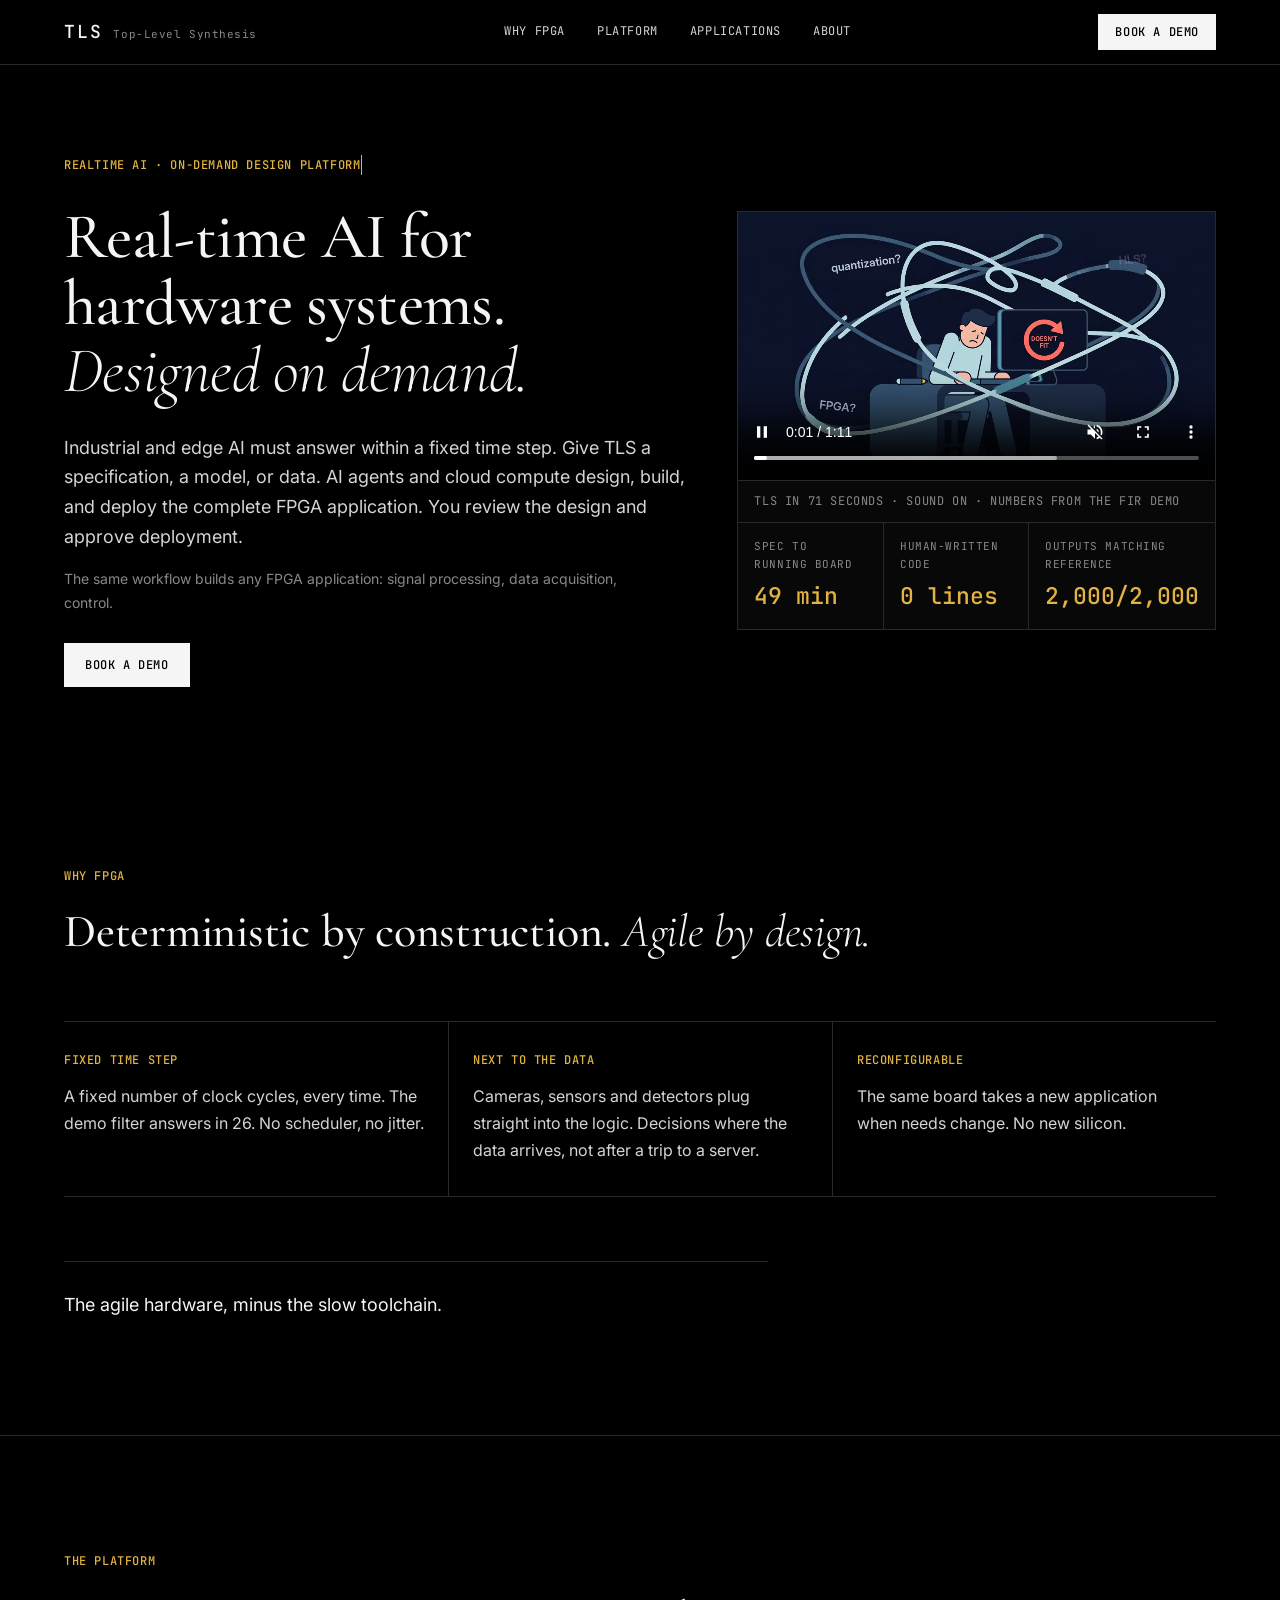
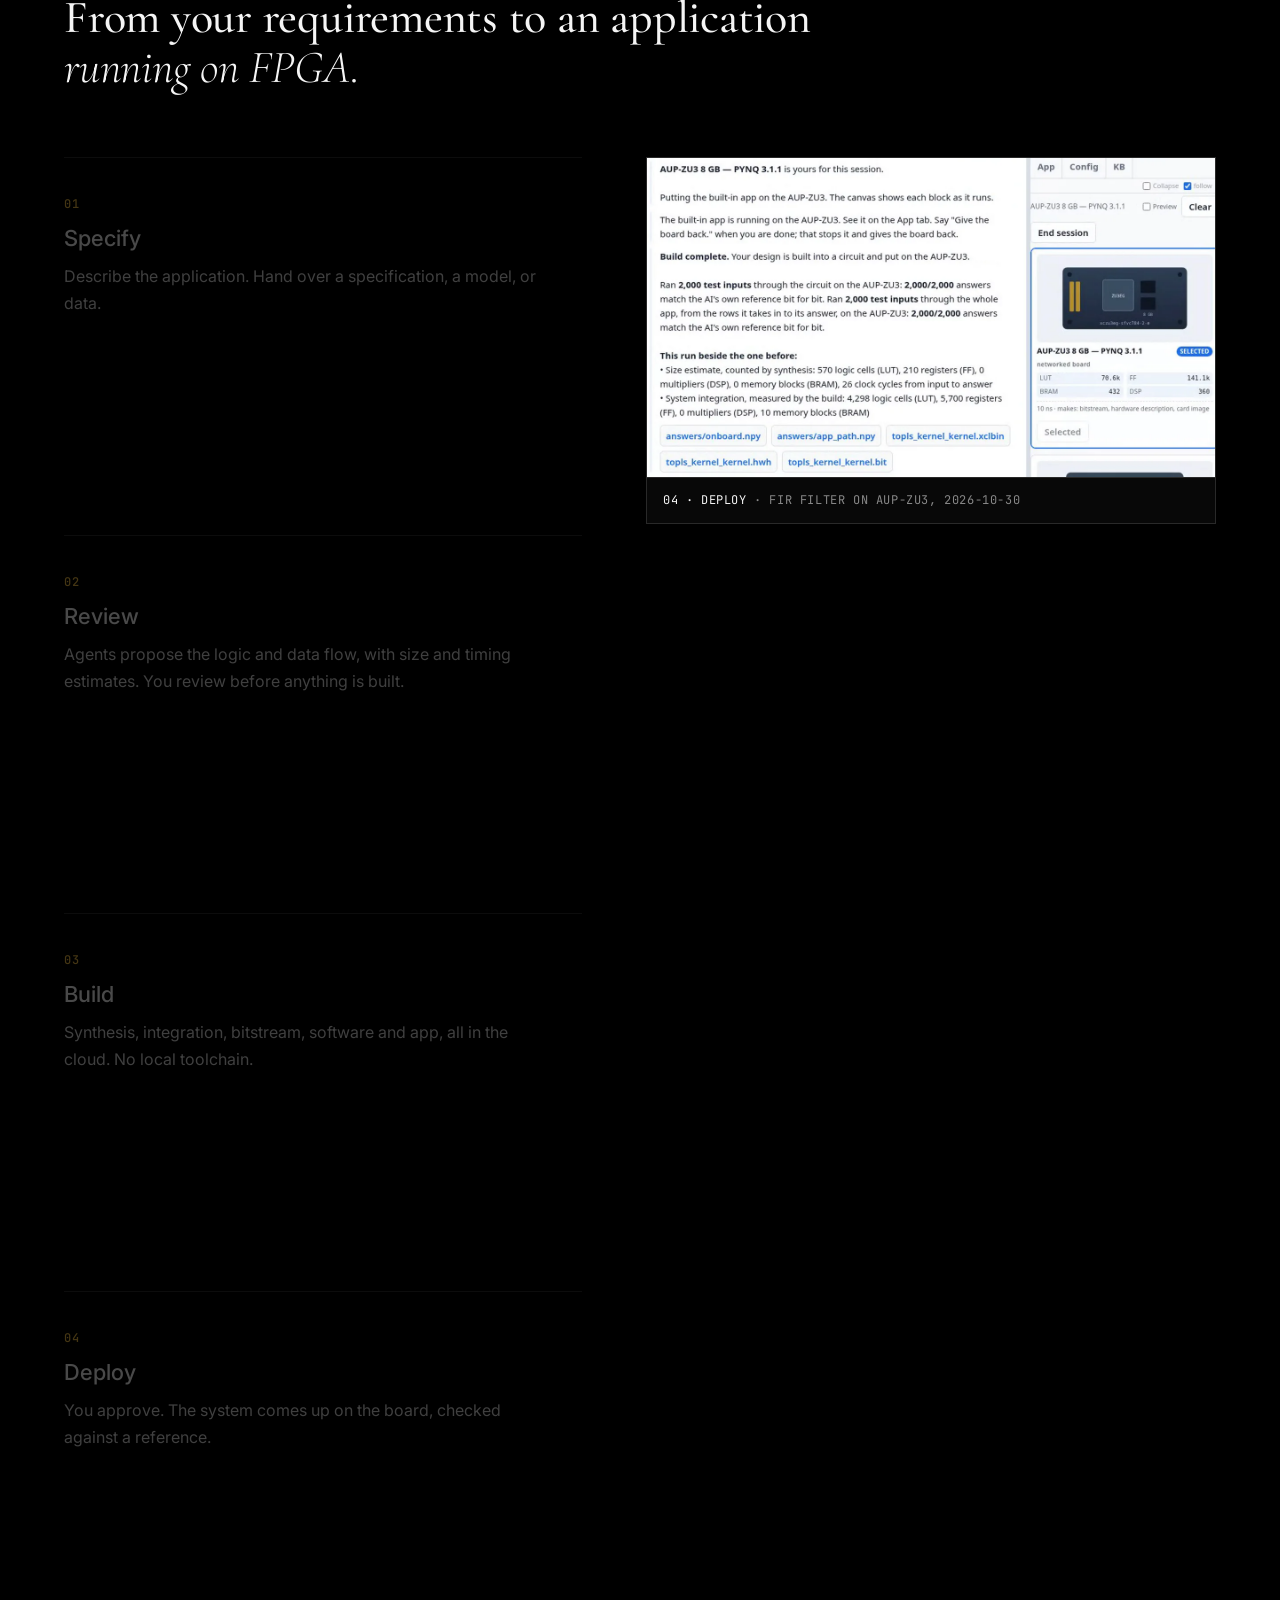
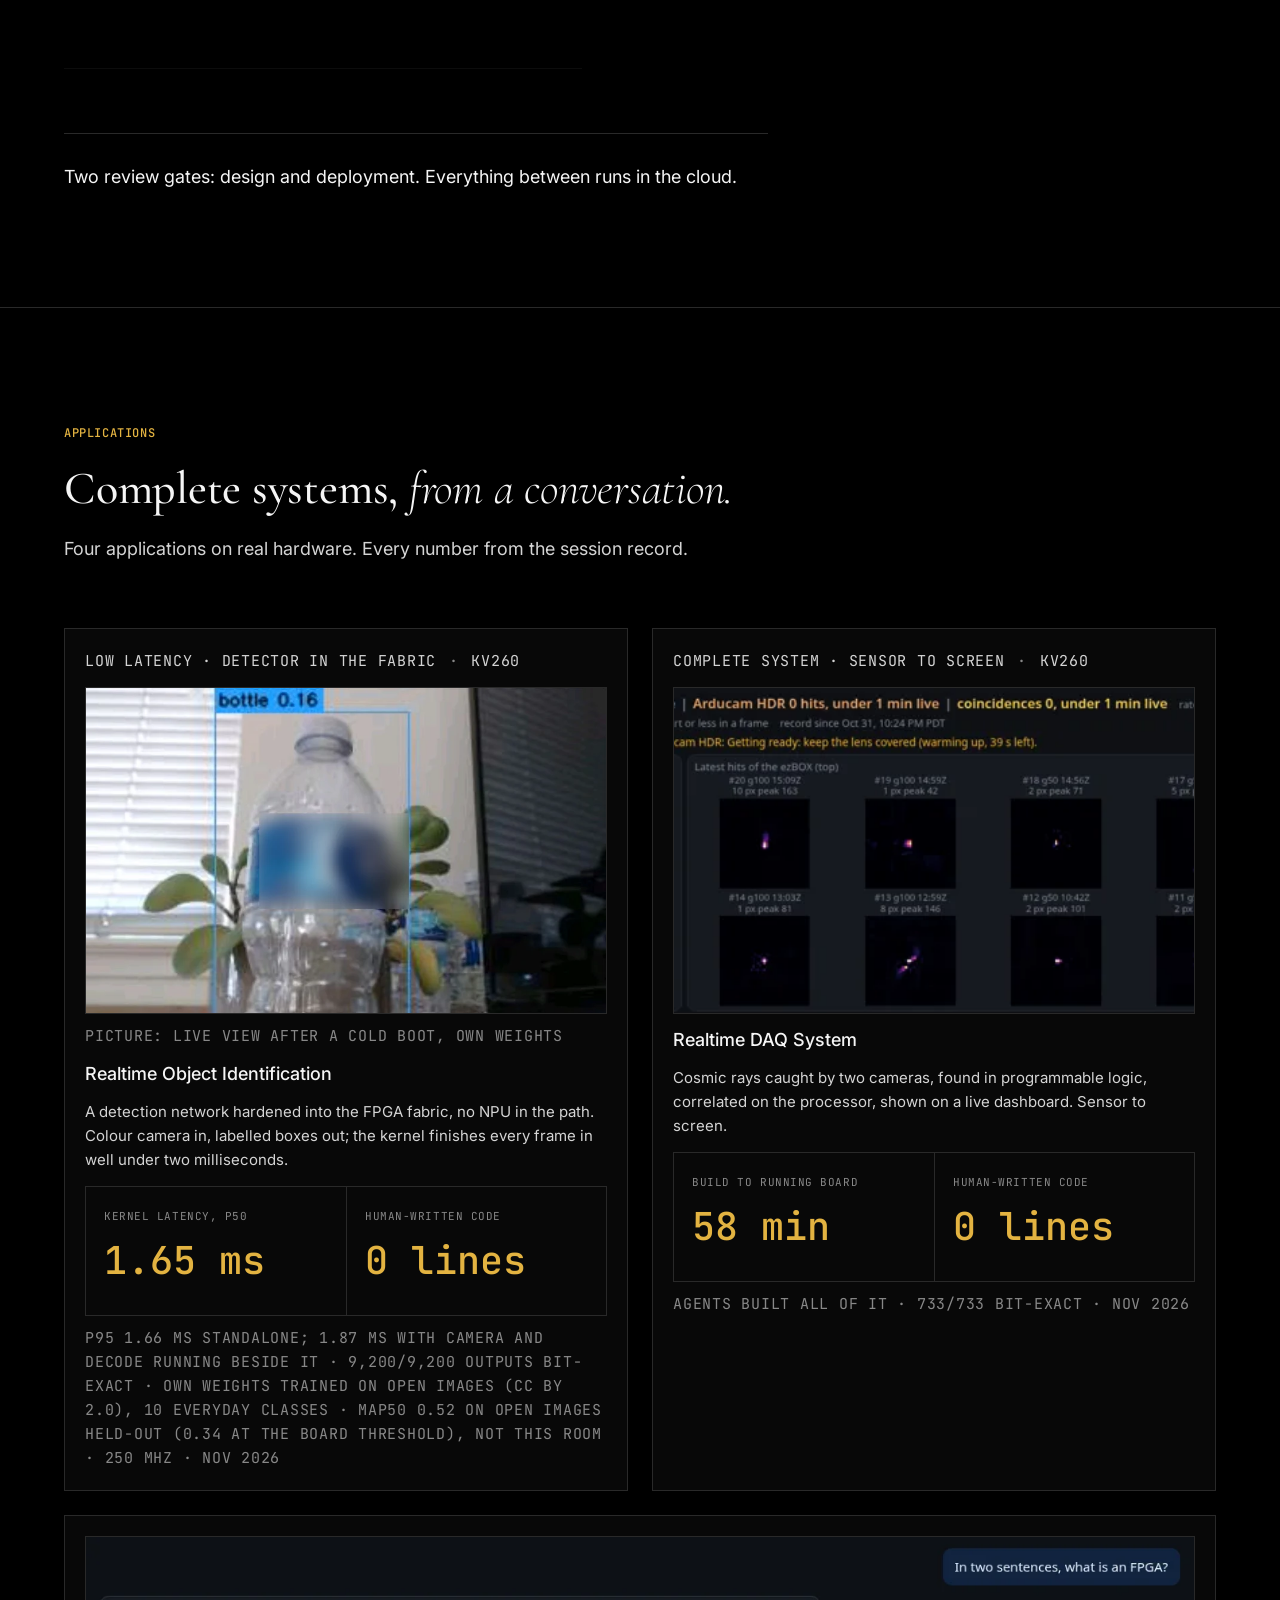
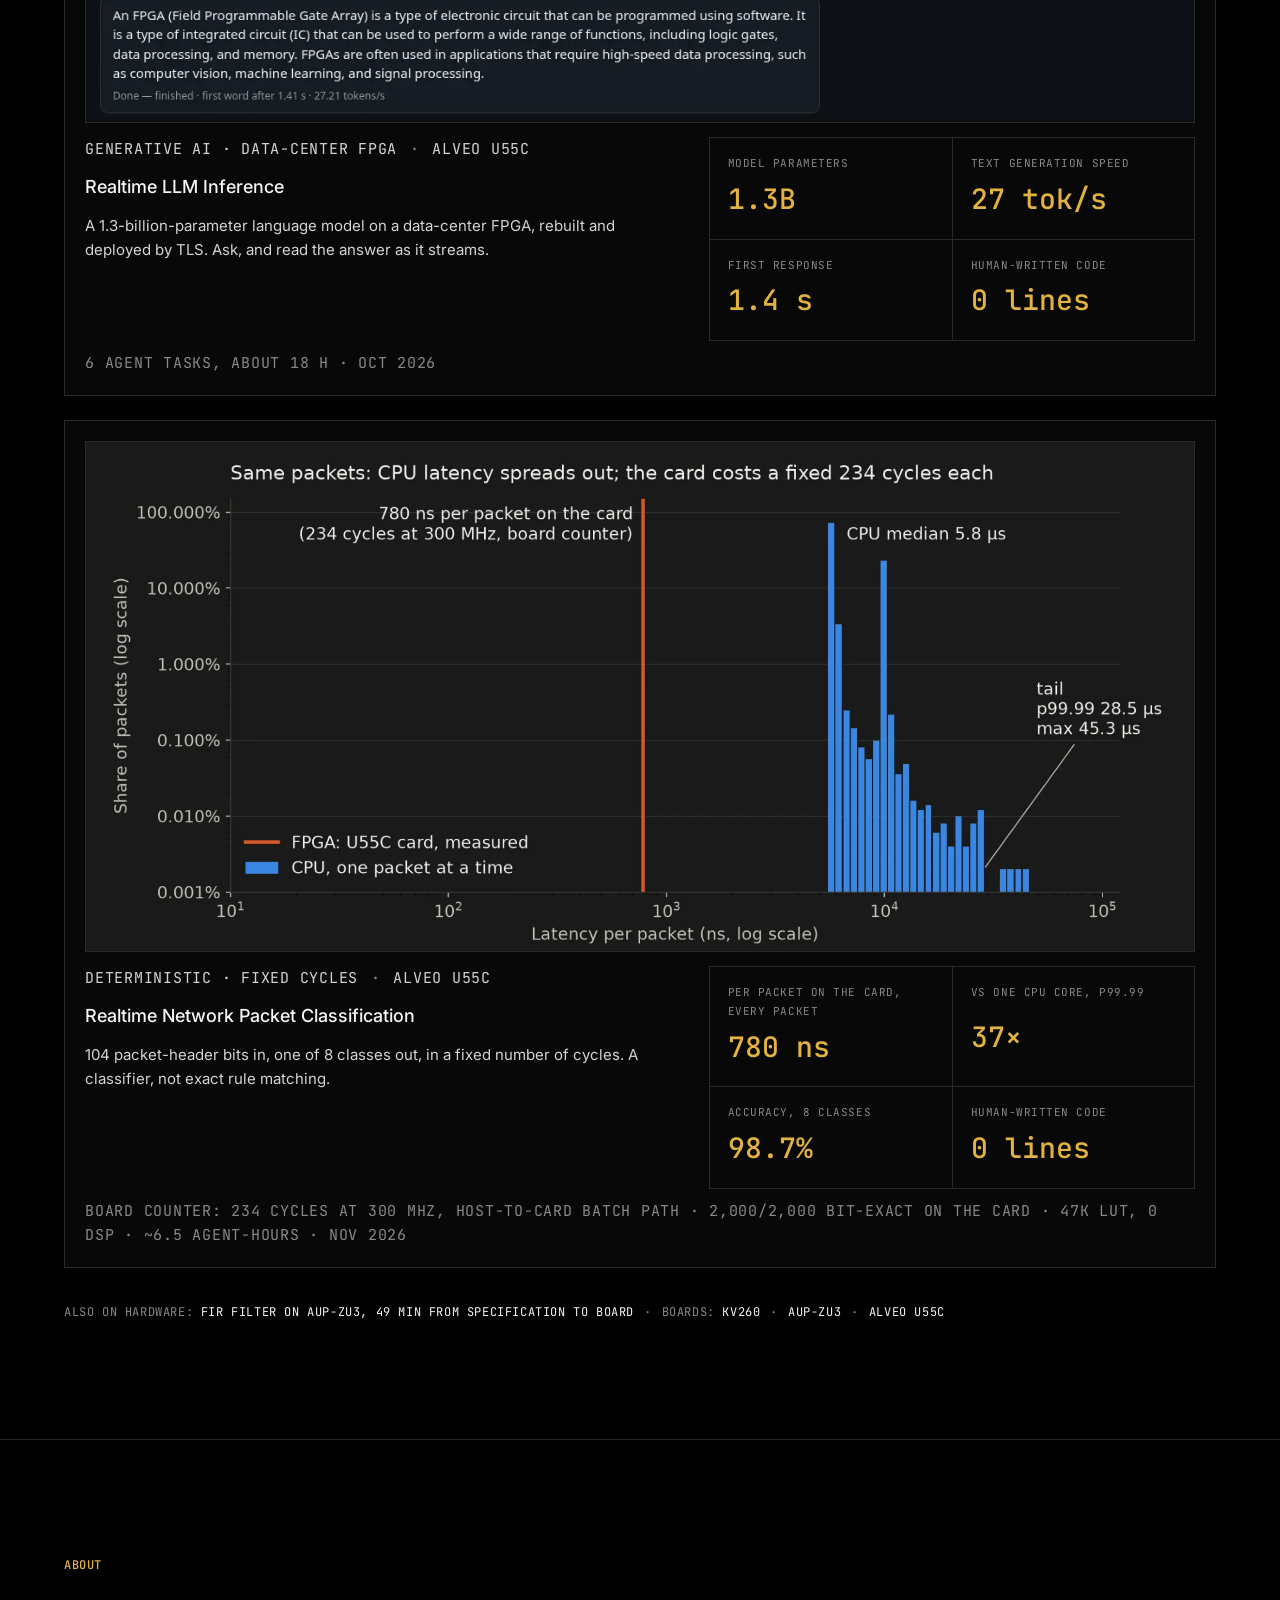
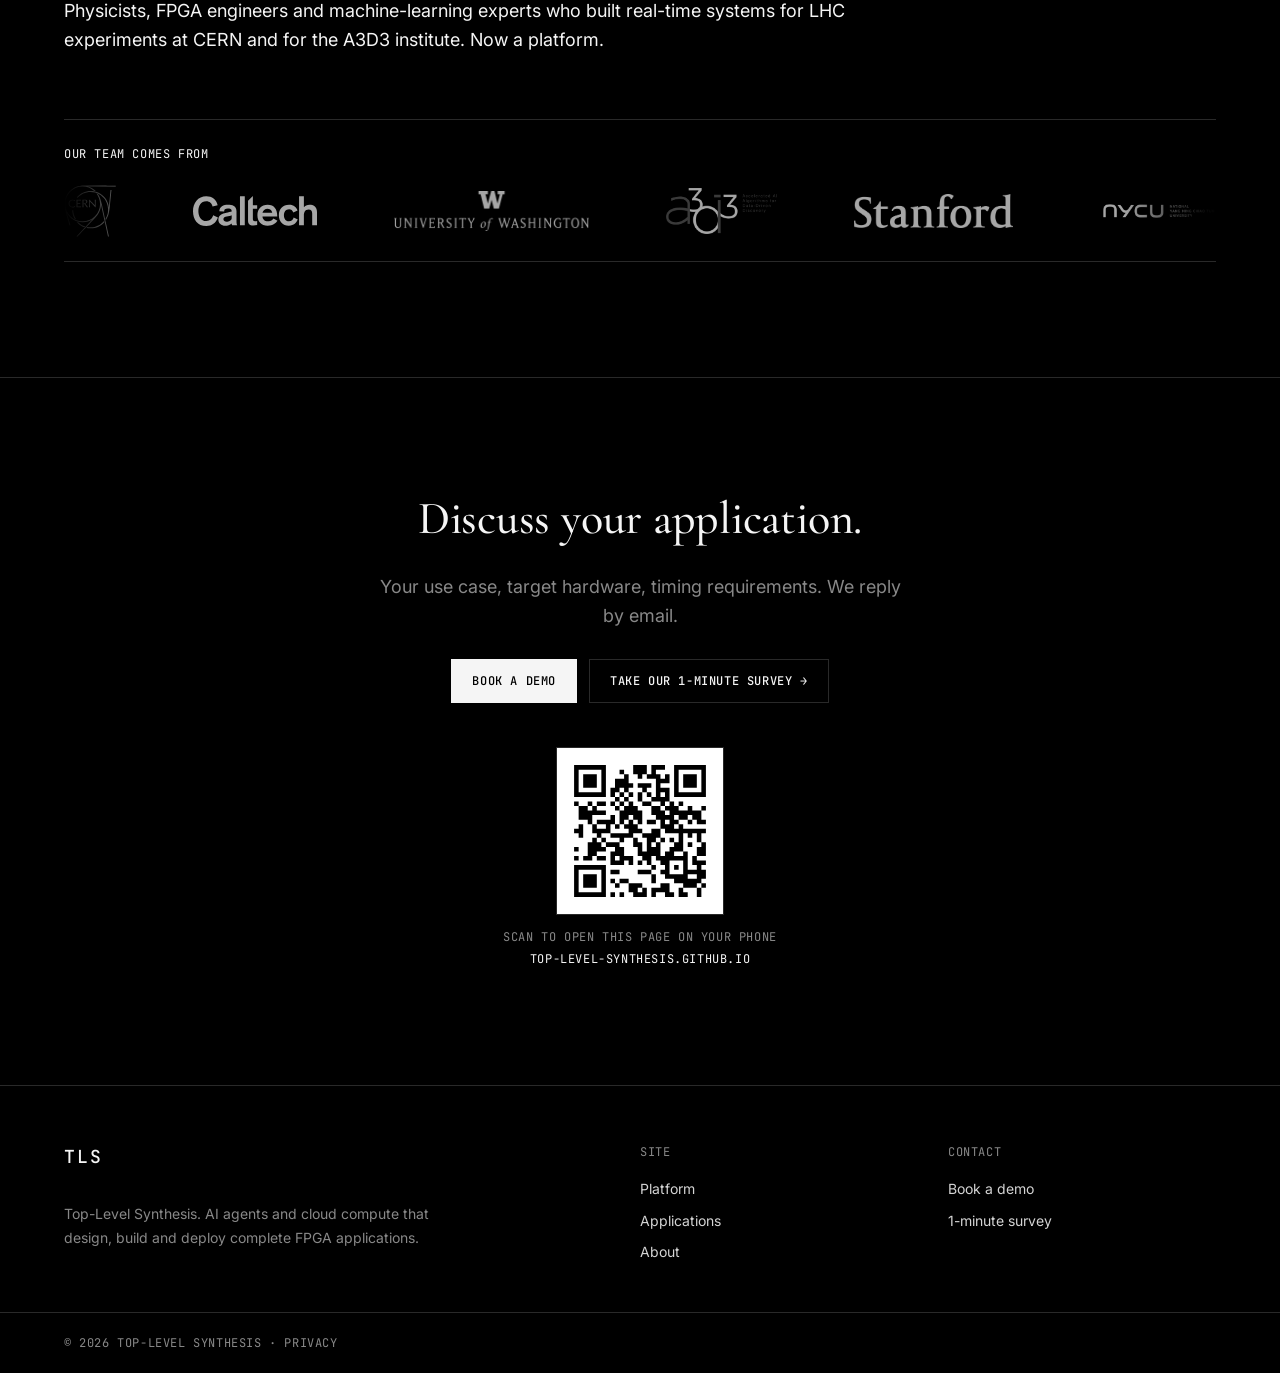
==== commit 60c38088: "publish: 6bb6b31" ====
--- a/index.html
+++ b/index.html
@@ -170,7 +170,6 @@
           <div><dt>human-written code</dt><dd>0 lines</dd></div>
         </dl>
         <p class="mono card-foot"><span class="dim">p95 1.66 ms standalone; 1.87 ms with camera and decode running beside it · 9,200/9,200 outputs bit-exact · own weights trained on Open Images (CC BY 2.0), 10 everyday classes · mAP50 0.52 on Open Images held-out (0.34 at the board threshold), not this room · 250 MHz · Nov 2026</span></p>
-        <a class="btn btn-outline card-cta live-link" data-live="detect" href="https://topls-1x.nrp-nautilus.io/go/detect" hidden>Watch it live →</a>
       </article>
 
       <article class="card">
@@ -204,7 +203,6 @@
             <div><dt>human-written code</dt><dd>0 lines</dd></div>
           </dl>
           <p class="mono card-foot"><span class="dim">6 agent tasks, about 18 h · Oct 2026</span></p>
-          <a class="btn btn-outline card-cta live-link" data-live="hb" href="https://topls-1x.nrp-nautilus.io/go/hb" hidden>Watch it live →</a>
         </div>
       </article>
 
@@ -307,18 +305,6 @@
 </footer>
 
 <script>
-(function () {
-  // Live buttons: shown only when live.json (refreshed every 5 min by the repo's live-check) says the demo is up.
-  var links = document.querySelectorAll('.live-link');
-  if (links.length && window.fetch) {
-    fetch('live.json', { cache: 'no-store' }).then(function (r) { return r.ok ? r.json() : null; }).then(function (d) {
-      if (!d || !d.checked_at) return;
-      var age = Date.now() - Date.parse(d.checked_at);
-      if (!(age < 60 * 60 * 1000)) return;
-      links.forEach(function (a) { if (d[a.getAttribute('data-live')] === true) a.hidden = false; });
-    }).catch(function () {});
-  }
-})();
 (function () {
   var v = document.getElementById('hero-video');
   if (!v) return;
